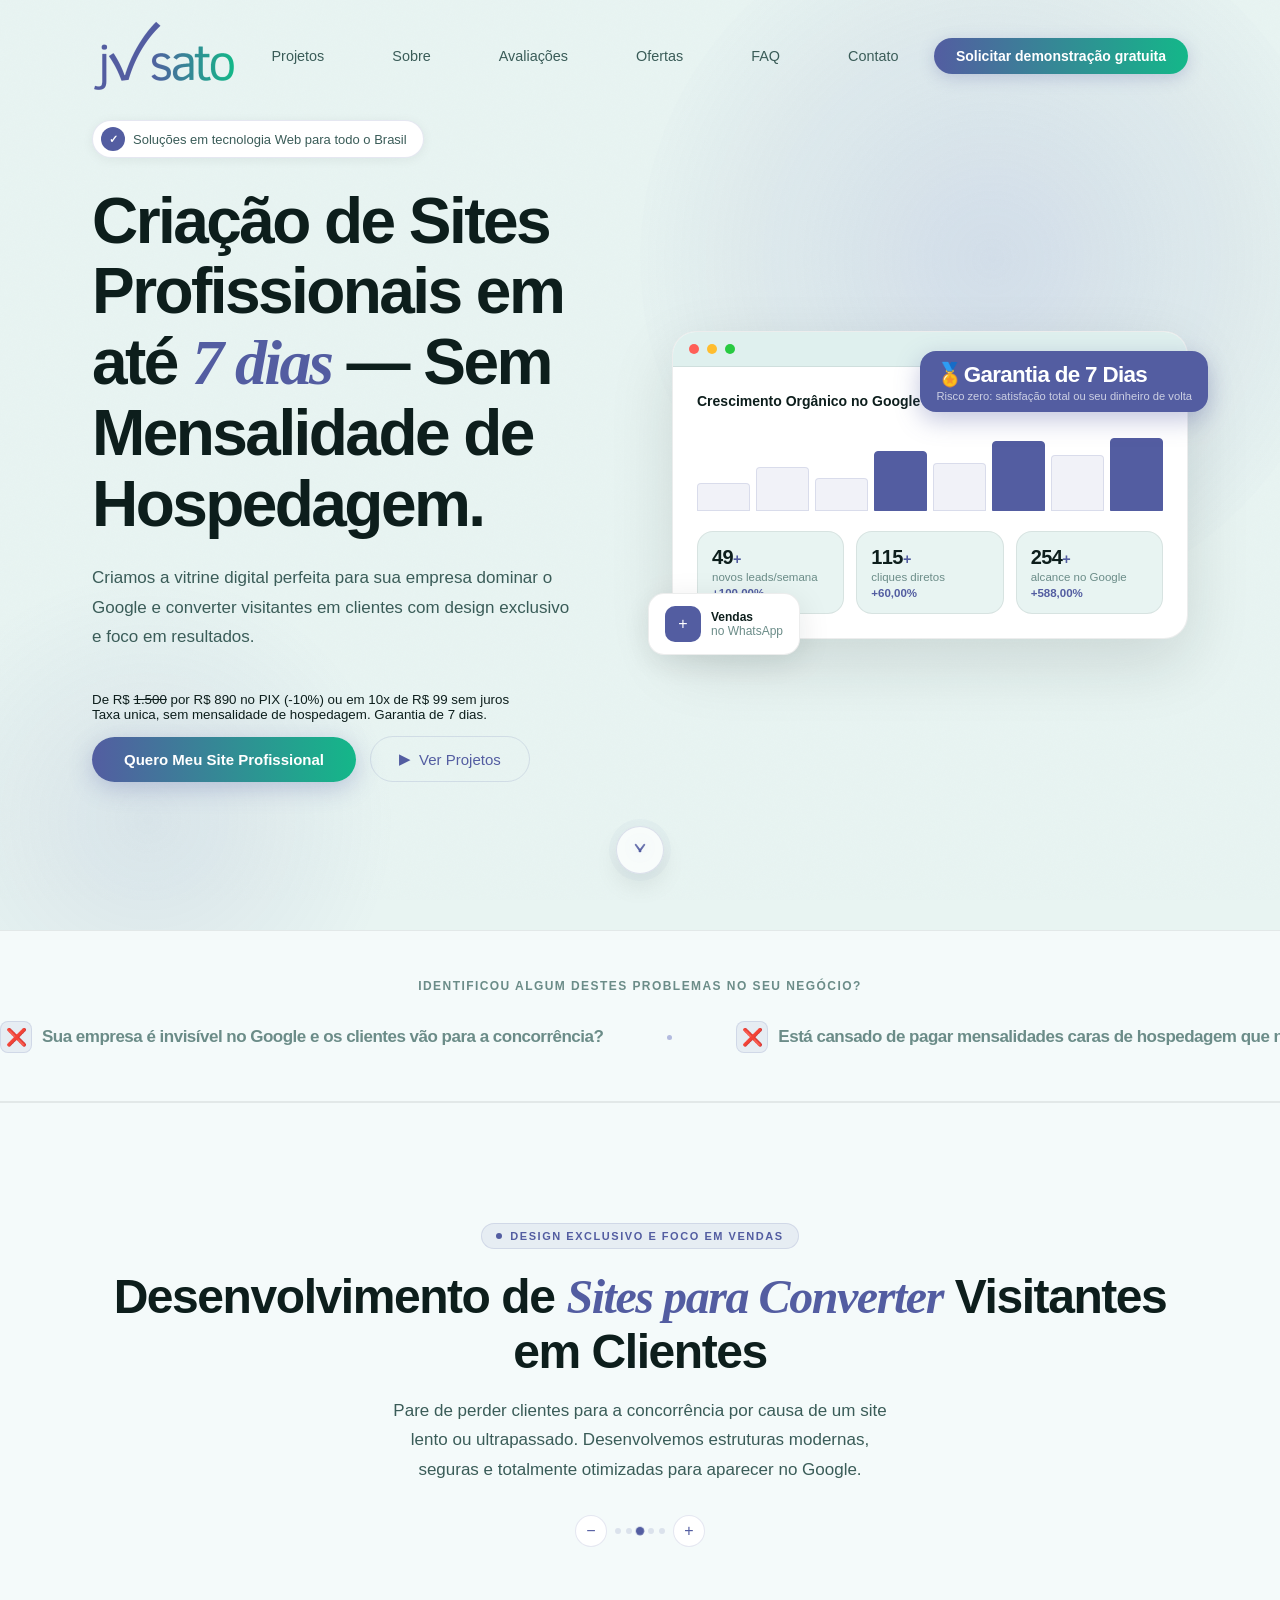
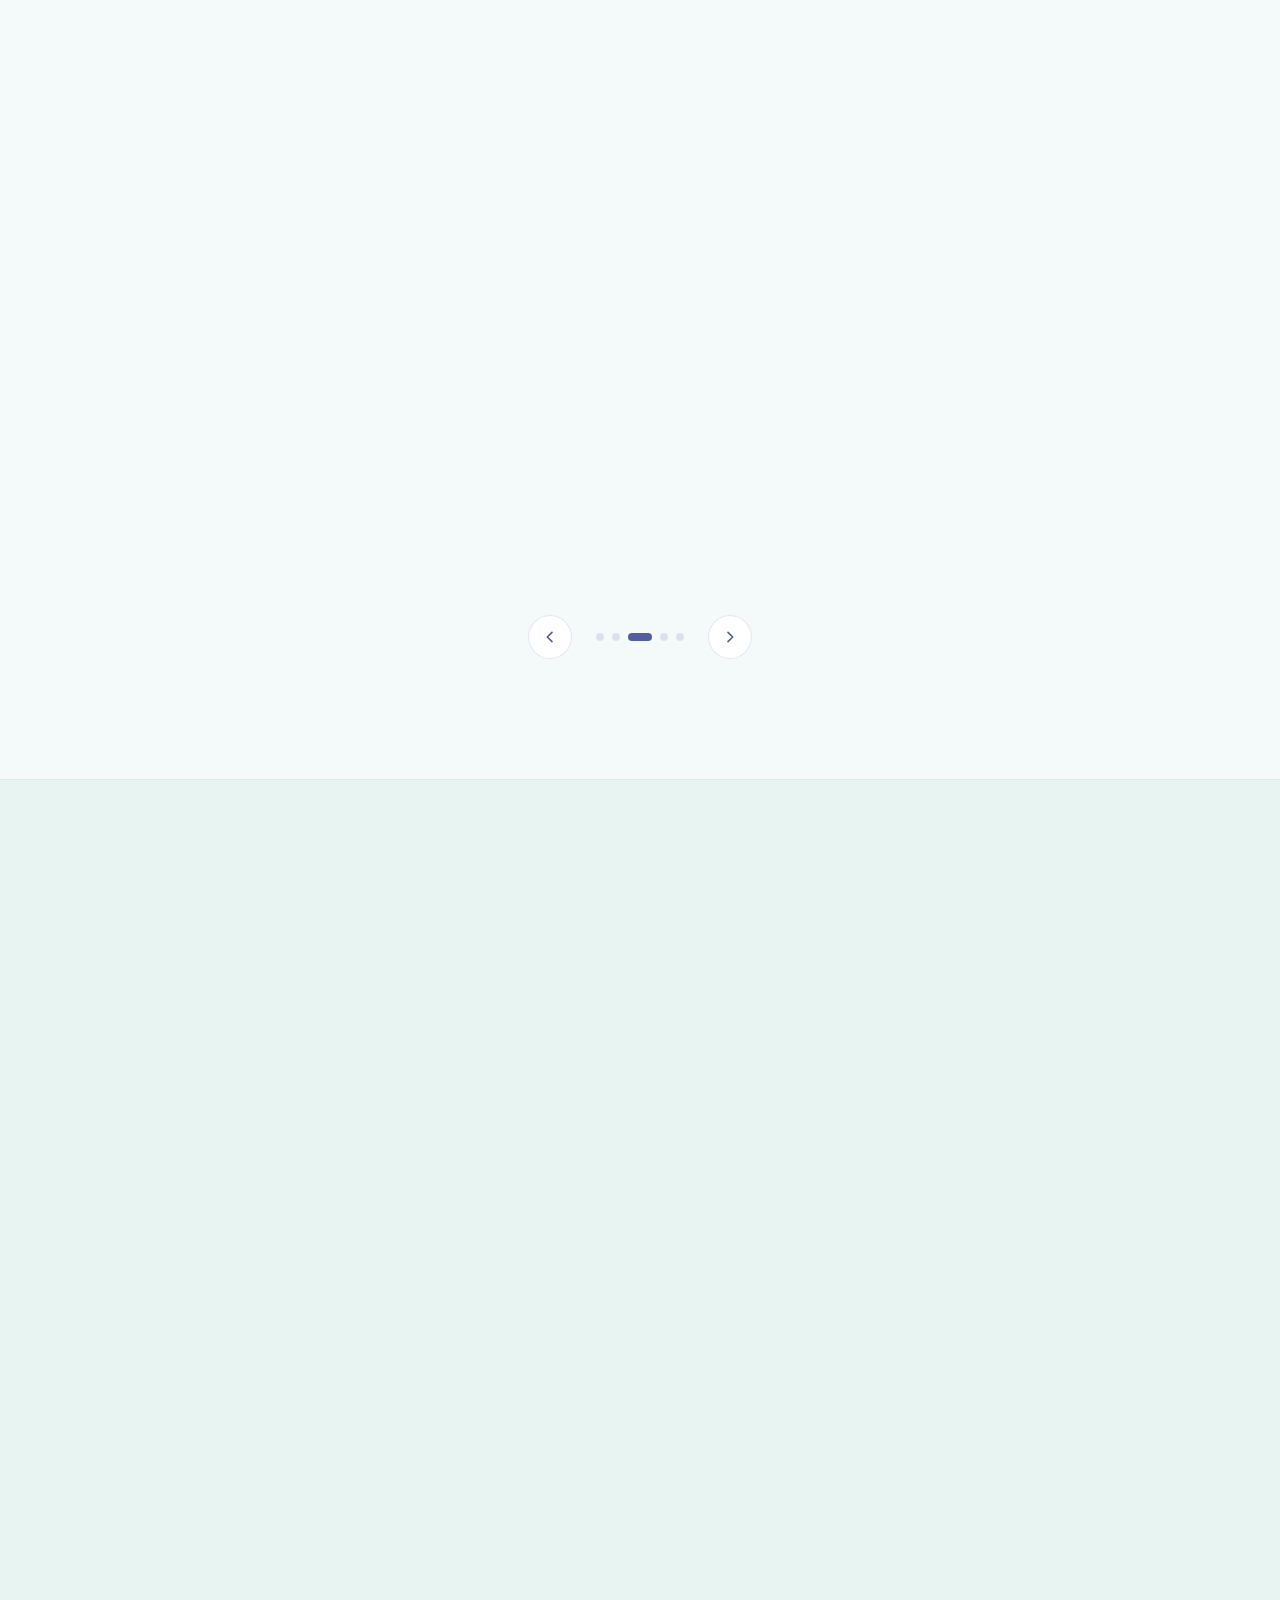
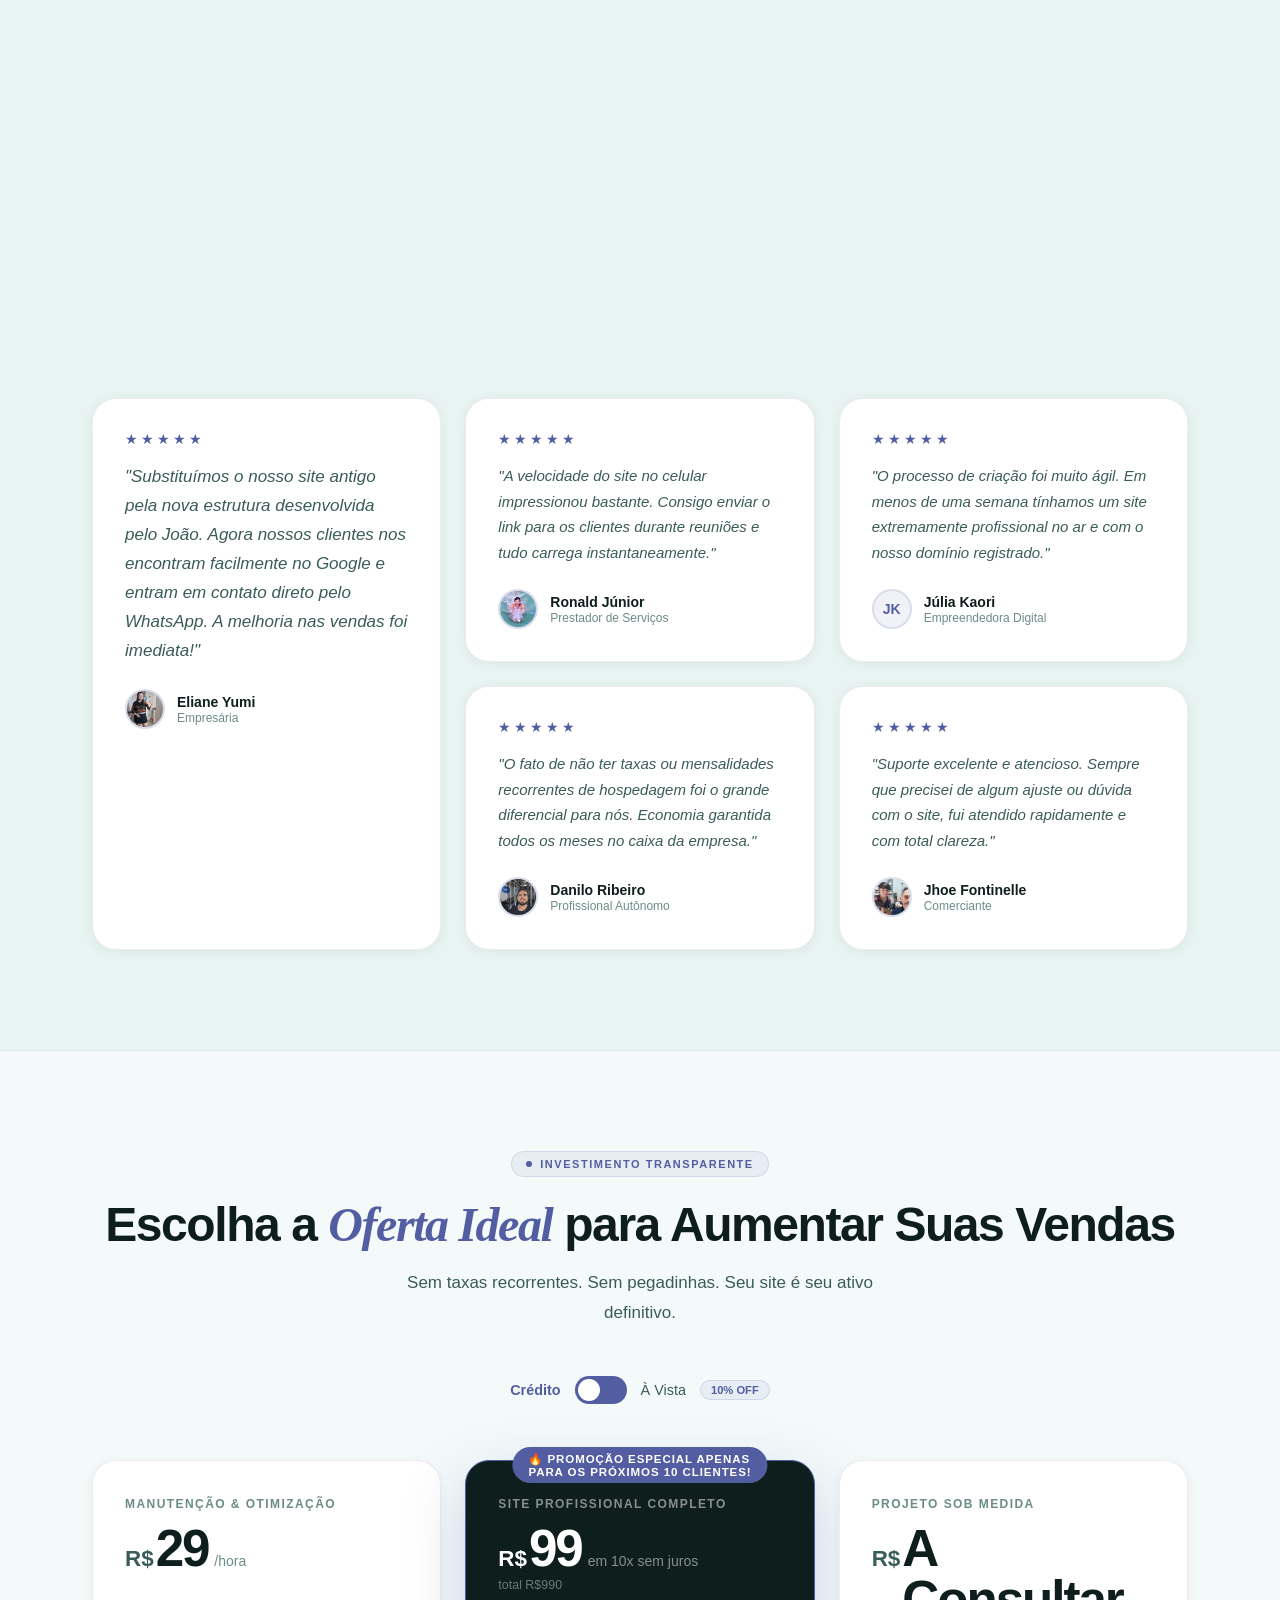
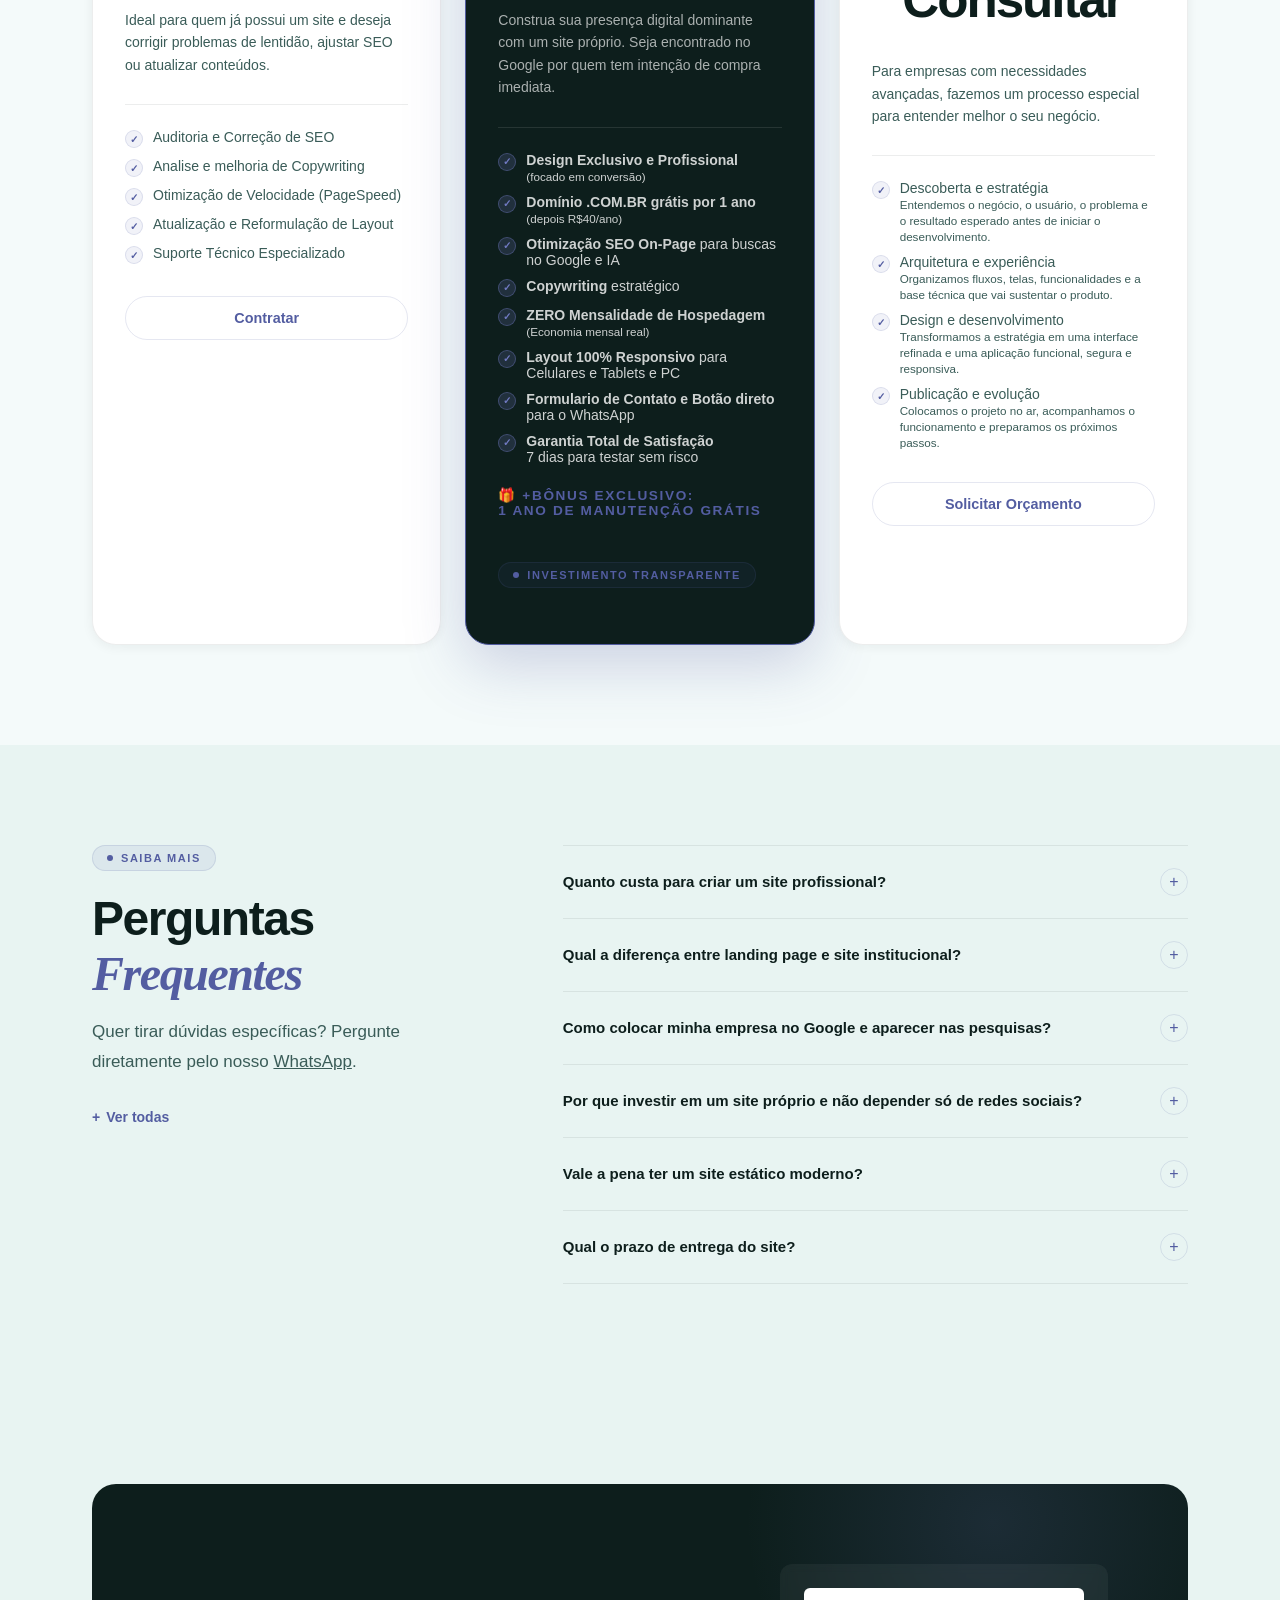
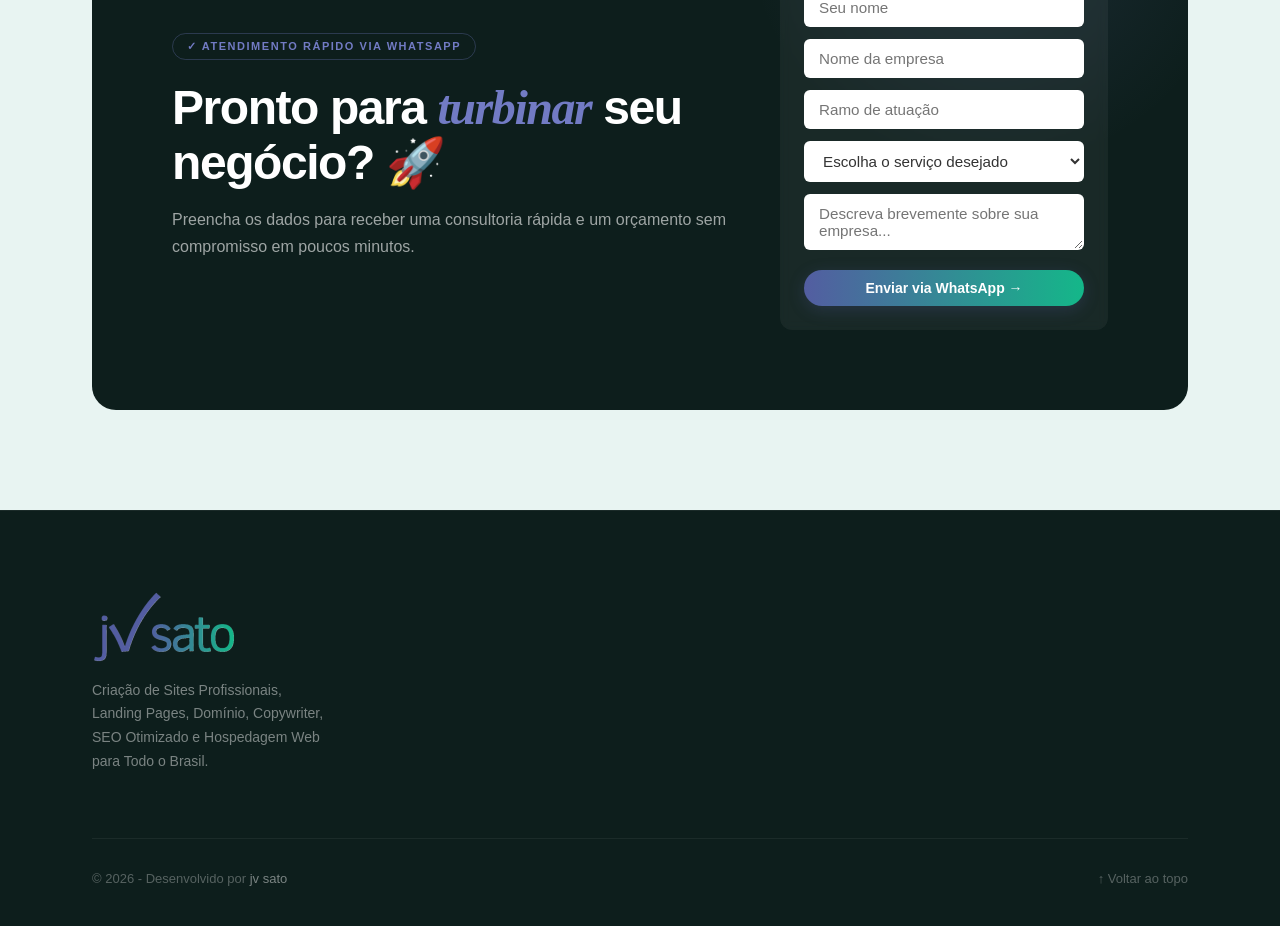
==== index.html @ 1b3543a0 "Update index.html" ====
<!DOCTYPE html>
<html lang="pt-BR">

<head>
  <meta charset="UTF-8" />
  <meta name="viewport" content="width=device-width, initial-scale=1.0" />
  <meta name="theme-color" content="#535da1" />
  <meta name="robots" content="index, follow, max-image-preview:large, max-snippet:-1, max-video-preview:-1" />
  <meta name="googlebot" content="index, follow" />
  
  <!-- SEO & Meta Tags Nacionais Otimizadas -->
  <title>Criação de Sites Profissionais para Empresas | JV Sato</title>
  <meta name="description" content="Crie um site profissional para sua empresa com design moderno, SEO, domínio .com.br e hospedagem sem mensalidade. Soluções para negócios em todo o Brasil." />
  <meta name="keywords" content="criação de sites profissionais, desenvolvimento de sites para empresas, criação de landing page de alta conversão, desenvolvedor de sites freelancer, empresa de criação de sites, site rápido otimizado para o google, criação de site com hospedagem grátis, otimização seo para sites, dominio, jv sato" />
  <meta name="author" content="João Victor Sato">
  <link rel="canonical" href="https://www.jvsato.com.br/" />
  <link rel="icon" type="image/png" href="https://www.jvsato.com.br/images/favicon.png">
  <link rel="preload" href="images/logo.png" as="image" type="image/png" />
  <link rel="dns-prefetch" href="//www.googletagmanager.com" />
  <link rel="stylesheet" href="styles.css" />

  <!-- Google Analytics (carregado de forma não bloqueante) -->
  <script>
    window.dataLayer = window.dataLayer || [];
    function gtag() { dataLayer.push(arguments); }
    gtag('js', new Date());
    gtag('config', 'G-9PX6JYS9PJ');
  </script>
  <script defer src="https://www.googletagmanager.com/gtag/js?id=G-9PX6JYS9PJ"></script>

  <!-- Schema.org ProfessionalService -->
  <script type="application/ld+json">
  {
    "@context": "https://schema.org",
    "@graph": [
      {
        "@type": "WebSite",
        "@id": "https://jvsato.com.br/#website",
        "url": "https://jvsato.com.br/",
        "name": "JV Sato | Desenvolvimento Web & SEO",
        "description": "Criação de sites profissionais, otimização de SEO e soluções web para pequenas e médias empresas.",
        "inLanguage": "pt-BR"
      },
      {
        "@type": "ProfessionalService",
        "@id": "https://jvsato.com.br/#organization",
        "name": "JV Sato - Desenvolvimento Web",
        "url": "https://jvsato.com.br/",
        "logo": "https://jvsato.com.br/assets/logo.png",
        "image": "https://jvsato.com.br/assets/og-image.png",
        "description": "Desenvolvimento de sites estáticos modernos, criação de landing pages e otimização para motores de busca (SEO).",
        "address": {
          "@type": "PostalAddress",
          "addressLocality": "Mogi das Cruzes",
          "addressRegion": "SP",
          "addressCountry": "BR"
        },
        "geo": {
          "@type": "GeoCoordinates",
          "latitude": -23.5228,
          "longitude": -46.1882
        },
        "areaServed": [
          {
            "@type": "Country",
            "name": "Brasil"
          }
        ],
        "priceRange": "$$"
      },
      {
        "@type": "Service",
        "@id": "https://jvsato.com.br/#service-webdev",
        "name": "Criação de Sites e Otimização SEO",
        "provider": {
          "@id": "https://jvsato.com.br/#organization"
        },
        "serviceType": "Web Development and SEO Services",
        "description": "Desenvolvimento de sites de alta performance, landing pages responsivas e otimização de SEO para atrair mais clientes orgânicos.",
        "areaServed": {
          "@type": "Country",
          "name": "Brasil"
        },
        "hasOfferCatalog": {
          "@type": "OfferCatalog",
          "name": "Serviços Digitais",
          "itemListElement": [
            {
              "@type": "Offer",
              "itemOffered": {
                "@type": "Service",
                "name": "Criação de Sites Estáticos e Landing Pages",
                "description": "Desenvolvimento de sites velozes, responsivos e otimizados para conversão."
              }
            },
            {
              "@type": "Offer",
              "itemOffered": {
                "@type": "Service",
                "name": "Otimização de SEO (Search Engine Optimization)",
                "description": "Otimização on-page, técnica e estruturação de dados para melhor posicionamento no Google."
              }
            }
          ]
        }
      }
    ]
  }
  </script>

  <!-- Schema.org FAQPage (Rich Snippets para o Google) -->
  <script type="application/ld+json">
    {
      "@context": "https://schema.org",
      "@type": "FAQPage",
      "mainEntity": [
        {
          "@type": "Question",
          "name": "Quanto custa para criar um site profissional?",
          "acceptedAnswer": {
            "@type": "Answer",
            "text": "Em nosso Site profissional completo, oferecemos a criação de site profissional por apenas R$ 99/mês (em 10x sem juros no cartão) ou R$ 891 à vista via PIX. Inclui design exclusivo, domínio .com.br, otimização para o Google e ZERO mensalidade de hospedagem."
          }
        },
        {
          "@type": "Question",
          "name": "Qual a diferença entre landing page e site institucional?",
          "acceptedAnswer": {
            "@type": "Answer",
            "text": "Uma landing page é uma página única focada em conversão rápida para campanhas de anúncios e captação de leads. Já o site institucional oferece uma estrutura completa de várias páginas para posicionar a empresa com autoridade total no mercado."
          }
        },
        {
          "@type": "Question",
          "name": "Como colocar minha empresa no Google e aparecer nas buscas?",
          "acceptedAnswer": {
            "@type": "Answer",
            "text": "Seu site é desenvolvido com as melhores técnicas de SEO (Search Engine Optimization) e código de alta velocidade, além do cadastro oficial no Google Search Console para garantir indexação rápida."
          }
        },
        {
          "@type": "Question",
          "name": "Por que ter um site próprio em vez de depender só do Instagram/Facebook?",
          "acceptedAnswer": {
            "@type": "Answer",
            "text": "Redes sociais são terrenos alugados sujeitos a bloqueios e mudanças de algoritmo. Ter um site próprio transmite profissionalismo, garante um canal oficial 24h e coloca sua empresa em frente a clientes no momento exato em que pesquisam no Google."
          }
        },
        {
          "@type": "Question",
          "name": "Vale a pena ter um site estático e qual a vantagem?",
          "acceptedAnswer": {
            "@type": "Answer",
            "text": "Sim! Sites estáticos entregam carregamento instantâneo, máxima segurança contra invasões e 100% de economia em taxas recorrentes de hospedagem mensal."
          }
        }
      ]
    }
  </script>

  <!-- Open Graph / Social Media -->
  <meta property="og:type" content="website">
  <meta property="og:url" content="https://www.jvsato.com.br/">
  <meta property="og:title" content="JV SATO | Criação de Sites Profissionais, Dominio, SEO e Hospedagem Web">
  <meta property="og:description" content="Transforme sua empresa em uma máquina de vendas com um site profissional de alta performance. Sem mensalidades de hospedagem e otimizado para o Google.">
  <meta property="og:image" content="https://www.jvsato.com.br/images/logo.png">
  <meta property="og:image:width" content="144">
  <meta property="og:image:height" content="72">
  <meta property="og:image:type" content="image/png">
  <meta property="og:image:alt" content="Logo JV Sato">
  <meta name="twitter:card" content="summary_large_image">
  <meta name="twitter:title" content="JV SATO | Criação de Sites Profissionais, Dominio, SEO e Hospedagem Web">
  <meta name="twitter:description" content="Transforme sua empresa em uma máquina de vendas com um site profissional de alta performance. Sem mensalidades de hospedagem e otimizado para o Google.">
  <meta name="twitter:image" content="https://www.jvsato.com.br/images/logo.png">
  <meta name="twitter:image:alt" content="Logo JV Sato">

  <!-- Meta Pixel Code -->
  <script>
  !function(f,b,e,v,n,t,s)
  {if(f.fbq)return;n=f.fbq=function(){n.callMethod?
  n.callMethod.apply(n,arguments):n.queue.push(arguments)};
  if(!f._fbq)f._fbq=n;n.push=n;n.loaded=!0;n.version='2.0';
  n.queue=[];t=b.createElement(e);t.async=!0;
  t.src=v;s=b.getElementsByTagName(e)[0];
  s.parentNode.insertBefore(t,s)}(window, document,'script',
  'https://connect.facebook.net/en_US/fbevents.js');
  fbq('init', '2129765954284496');
  fbq('track', 'PageView');
  fbq('track', 'ViewContent');  
  </script>
  <noscript><img height="1" width="1" style="display:none"
  src="https://www.facebook.com/tr?id=2129765954284496&ev=PageView&noscript=1"
  /></noscript>
  <!-- End Meta Pixel Code -->

</head>

<body>

  <!-- ── MOBILE MENU ── -->
  <div class="mobile-menu" id="mobileMenu" hidden>
    <a href="#screens">Projetos</a>
    <a href="#features">Sobre</a>
    <a href="#testimonials">Avaliações</a>
    <a href="#pricing">Ofertas</a>
    <a href="#faq">FAQ</a>
    <a href="#cta">Contato</a>
    <a href="https://wa.me/5511989580867?text=Ol%C3%A1%2C%20gostaria%20de%20solicitar%20minha%20demonstra%C3%A7%C3%A3o%20gratuita." class="mobile-cta btn-primary" data-servico="Demonstração Gratuita" target="_blank" rel="noopener noreferrer">Solicitar demonstração gratuita</a>
  </div>

  <!-- ── 1. NAV ── -->
  <nav class="nav" id="mainNav" role="navigation" aria-label="Navegação principal">
    <div class="nav-inner">
      <a href="#" class="nav-logo">
        <img src="images/logo.png" alt="Logo de jv sato" class="nav-logo-img" width="144" height="72">
      </a>
      <ul class="nav-links" role="list">
        <li><a href="#screens">Projetos</a></li>
        <li><a href="#features">Sobre</a></li>
        <li><a href="#testimonials">Avaliações</a></li>
        <li><a href="#pricing">Ofertas</a></li>
        <li><a href="#faq">FAQ</a></li>
        <li><a href="#cta">Contato</a></li>
      </ul>
      <div class="nav-cta">
        <a href="https://wa.me/5511989580867?text=Ol%C3%A1%2C%20gostaria%20de%20solicitar%20minha%20demonstra%C3%A7%C3%A3o%20gratuita." class="btn-primary" data-servico="Demonstração Gratuita" target="_blank" rel="noopener noreferrer">Solicitar demonstração gratuita</a>
      </div>
      <button class="nav-hamburger" id="hamburger" aria-label="Alternar menu" aria-expanded="false" aria-controls="mobileMenu">
        <span aria-hidden="true"></span><span aria-hidden="true"></span><span aria-hidden="true"></span>
      </button>
    </div>
  </nav>

  <main id="main-content">
    <!-- ── 2. HERO (Fórmula PAS: Problema, Agitação e Solução) ── -->
    <section class="hero">
    <button type="button" class="scroll-indicator" id="scrollIndicator" aria-label="Rolar para baixo">
      <span></span>
    </button>
    <div class="container">
      <div class="hero-inner">
        <div class="hero-content">
          <div class="hero-badge reveal">
            <div class="hero-badge-dot">✓</div>
            <span>Soluções em tecnologia Web para todo o Brasil</span>
          </div>
          <h1 class="hero-title reveal reveal-delay-1">
            Criação de Sites Profissionais em até <em>7 dias</em> — Sem Mensalidade de Hospedagem.
          </h1>
          <p class="hero-sub reveal reveal-delay-2">
            Criamos a vitrine digital perfeita para sua empresa dominar o Google e converter visitantes em clientes com design exclusivo e foco em resultados.
          </p>
          <div class="hero-actions reveal reveal-delay-3">
            <small>De R$ <s>1.500</s> por R$ 890 no PIX (-10%) ou em 10x de R$ 99 sem juros<br>
              Taxa unica, sem mensalidade de hospedagem. Garantia de 7 dias.</small>
            <a href="https://wa.me/5511989580867?text=Ol%C3%A1%2C%20quero%20meu%20site%20profissional." class="btn-primary-lg" target="_blank" rel="noopener noreferrer">
              Quero Meu Site Profissional
            </a>
            <a href="#screens" class="btn-outline-lg">
              <span>▶</span> Ver Projetos
            </a>
          </div>
          <div class="hero-trust reveal reveal-delay-4">
            <div class="trust-item">
              <svg aria-hidden="true" width="16" height="16" fill="none" viewBox="0 0 24 24" stroke="currentColor" stroke-width="2.5">
                <path stroke-linecap="round" stroke-linejoin="round"
                  d="M9 12l2 2 4-4m5.618-4.016A11.955 11.955 0 0112 2.944a11.955 11.955 0 01-8.618 3.04A12.02 12.02 0 003 9c0 5.591 3.824 10.29 9 11.622 5.176-1.332 9-6.03 9-11.622 0-1.042-.133-2.052-.382-3.016z" />
              </svg>
              Anti-Hackers
            </div>
            <div class="trust-divider"></div>
            <div class="trust-item">
              <svg aria-hidden="true" width="16" height="16" fill="none" viewBox="0 0 24 24" stroke="currentColor" stroke-width="2.5">
                <path stroke-linecap="round" stroke-linejoin="round" d="M13 10V3L4 14h7v7l9-11h-7z" />
              </svg>
              Ultravelocidade
            </div>
            <div class="trust-divider"></div>
            <div class="trust-item">
              <svg aria-hidden="true" width="16" height="16" fill="none" viewBox="0 0 24 24" stroke="currentColor" stroke-width="2.5">
                <path stroke-linecap="round" stroke-linejoin="round"
                  d="M17 20h5v-2a3 3 0 00-5.356-1.857M17 20H7m10 0v-2c0-.656-.126-1.283-.356-1.857M7 20H2v-2a3 3 0 015.356-1.857M7 20v-2c0-.656.126-1.283.356-1.857m0 0a5.002 5.002 0 019.288 0M15 7a3 3 0 11-6 0 3 3 0 016 0z" />
              </svg>
              Suporte Técnico 24/7
            </div>
          </div>
        </div>
        <div class="hero-visual reveal reveal-delay-2">
          <div class="hero-dashboard">
            <div class="dashboard-bar">
              <div class="db-dot"></div>
              <div class="db-dot"></div>
              <div class="db-dot"></div>
            </div>
            <div class="dashboard-body">
              <div class="db-header">
                <div class="db-title">Crescimento Orgânico no Google</div>
                <div class="db-tag">LIVE</div>
              </div>
              <div class="db-chart">
                <div class="db-bar" style="height:35%"></div>
                <div class="db-bar" style="height:55%"></div>
                <div class="db-bar" style="height:42%"></div>
                <div class="db-bar active" style="height:75%"></div>
                <div class="db-bar" style="height:60%"></div>
                <div class="db-bar active" style="height:88%"></div>
                <div class="db-bar" style="height:70%"></div>
                <div class="db-bar active" style="height:92%"></div>
              </div>
              <div class="db-stats">
                <div class="db-stat">
                  <div class="db-stat-val">49<span style="font-size:.9rem;color:var(--accent)">+</span></div>
                  <div class="db-stat-label">novos leads/semana</div>
                  <div class="db-stat-change">+100,00%</div>
                </div>
                <div class="db-stat">
                  <div class="db-stat-val">115<span style="font-size:.9rem;color:var(--accent)">+</span></div>
                  <div class="db-stat-label">cliques diretos</div>
                  <div class="db-stat-change">+60,00%</div>
                </div>
                <div class="db-stat">
                  <div class="db-stat-val">254<span style="font-size:.9rem;color:var(--accent)">+</span></div>
                  <div class="db-stat-label">alcance no Google</div>
                  <div class="db-stat-change">+588,00%</div>
                </div>
              </div>
            </div>
          </div>
          <div class="hero-float-badge">
            <div class="float-badge-icon">+</div>
            <div class="float-badge-text">
              <strong>Vendas </strong>
              <span>no WhatsApp</span>
            </div>
          </div>
          <div class="hero-float-badge-2">
            <div class="float-badge-2-val">🏅Garantia de 7 Dias</div>
            <div class="float-badge-2-label">Risco zero: satisfação total ou seu dinheiro de volta</div>
          </div>
        </div>
      </div>
    </div>
  </section>

  <!-- ── 3. TICKER DE DORES (Identificação Rápida) ── -->
  <div class="ticker-section">
    <div class="ticker-label">Identificou algum destes problemas no seu negócio?</div>
    <div class="ticker-track-wrap">
      <div class="ticker-track">
        <!-- Set 1 -->
        <div class="ticker-item">
          <div class="ticker-item-icon">❌</div>Sua empresa é invisível no Google e os clientes vão para a concorrência?
        </div>
        <div class="ticker-dot"></div>
        <div class="ticker-item">
          <div class="ticker-item-icon">❌</div>Está cansado de pagar mensalidades caras de hospedagem que nunca acabam?
        </div>
        <div class="ticker-dot"></div>
        <div class="ticker-item">
          <div class="ticker-item-icon">❌</div>Perde vendas diariamente porque seu site demorar para carregar no celular?
        </div>
        <div class="ticker-dot"></div>
        <div class="ticker-item">
          <div class="ticker-item-icon">❌</div>Insegurança comercial por não ter um domínio oficial .com.br do seu negócio?
        </div>
        <div class="ticker-dot"></div>
        <div class="ticker-item">
          <div class="ticker-item-icon">❌</div>Frustração por tentar criar um site sozinho em criadores lentos e complicados?
        </div>
        <div class="ticker-dot"></div>
        <!-- Set 2 for looping -->
        <div class="ticker-item">
          <div class="ticker-item-icon">❌</div>Sua empresa é invisível no Google e os clientes vão para a concorrência?
        </div>
        <div class="ticker-dot"></div>
        <div class="ticker-item">
          <div class="ticker-item-icon">❌</div>Está cansado de pagar mensalidades caras de hospedagem que nunca acabam?
        </div>
        <div class="ticker-dot"></div>
        <div class="ticker-item">
          <div class="ticker-item-icon">❌</div>Perde vendas diariamente porque seu site demorar para carregar no celular?
        </div>
        <div class="ticker-dot"></div>
        <div class="ticker-item">
          <div class="ticker-item-icon">❌</div>Insegurança comercial por não ter um domínio oficial .com.br do seu negócio?
        </div>
        <div class="ticker-dot"></div>
        <div class="ticker-item">
          <div class="ticker-item-icon">❌</div>Frustração por tentar criar um site sozinho em criadores lentos e complicados?
        </div>
        <div class="ticker-dot"></div>
      </div>
    </div>
  </div>

  <!-- ── 5. CAROUSEL PORTFÓLIO ── -->
  <section class="carousel-section" id="screens">
    <div class="container">
      <div class="carousel-header">
        <div class="section-label reveal">Design Exclusivo e Foco em Vendas</div>
        <h2 class="section-title reveal reveal-delay-1">Desenvolvimento de <em>Sites para Converter</em> Visitantes em Clientes</h2>
        <p class="section-sub reveal reveal-delay-2">Pare de perder clientes para a concorrência por causa de um site lento ou ultrapassado. Desenvolvemos estruturas modernas, seguras e totalmente otimizadas para aparecer no Google.</p>
      </div>
    </div>
    <div class="carousel-zoom">
      <button class="zoom-btn" id="zoomOut" aria-label="Diminuir zoom">−</button>
      <div class="zoom-pips" id="zoomPips"></div>
      <button class="zoom-btn" id="zoomIn" aria-label="Aumentar zoom">+</button>
    </div>

    <div class="carousel-stage" id="carouselStage">
      <div class="carousel-track" id="carouselTrack">

        <div class="phone-card" data-pos="left2" data-index="0">
          <div class="phone-shell">
            <div class="phone-screen">
              <img src="images/projeto_1.webp" alt="Exemplo de site profissional responsivo 1" style="width:100%;height:100%;object-fit:cover;display:block;" loading="lazy" />
            </div>
          </div>
        </div>

        <div class="phone-card" data-pos="left1" data-index="1">
          <div class="phone-shell">
            <div class="phone-screen">
              <img src="images/projeto_2.webp" alt="Exemplo de landing page de alta conversão 2" style="width:100%;height:100%;object-fit:cover;display:block;" loading="lazy" />
            </div>
          </div>
        </div>

        <div class="phone-card" data-pos="center" data-index="2">
          <div class="phone-shell">
            <div class="phone-screen">
              <img src="images/projeto_3.webp" alt="Exemplo de site otimizado para SEO 3" style="width:100%;height:100%;object-fit:cover;display:block;" loading="eager" fetchpriority="high" />
            </div>
          </div>
        </div>

        <div class="phone-card" data-pos="right1" data-index="3">
          <div class="phone-shell">
            <div class="phone-screen">
              <img src="images/projeto_4.webp" alt="Exemplo de site rápido para empresas 4" style="width:100%;height:100%;object-fit:cover;display:block;" loading="lazy" />
            </div>
          </div>
        </div>

        <div class="phone-card" data-pos="right2" data-index="4">
          <div class="phone-shell">
            <div class="phone-screen">
              <img src="images/projeto_5.webp" alt="Exemplo de desenvolvimento web sob medida 5" style="width:100%;height:100%;object-fit:cover;display:block;" loading="lazy" />
            </div>
          </div>
        </div>

      </div>
    </div>

    <div style="display:flex;align-items:center;justify-content:center;gap:24px;width:100%;margin-top:48px;">
      <button class="carousel-btn" id="carouselPrev" aria-label="Tela anterior">
        <svg width="16" height="16" fill="none" viewBox="0 0 24 24" stroke="currentColor" stroke-width="2.5">
          <path stroke-linecap="round" stroke-linejoin="round" d="M15 19l-7-7 7-7" />
        </svg>
      </button>
      <div class="carousel-dots" id="carouselDots"></div>
      <button class="carousel-btn" id="carouselNext" aria-label="Próxima tela">
        <svg width="16" height="16" fill="none" viewBox="0 0 24 24" stroke="currentColor" stroke-width="2.5">
          <path stroke-linecap="round" stroke-linejoin="round" d="M9 5l7 7-7 7" />
        </svg>
      </button>
    </div>
  </section>

  <!-- ── 4. ESPECIALISTA / AUTORIDADE ── -->
  <section class="features-section" id="features">
    <div class="container">
      <div class="features-header">
        <div class="section-label reveal">Parceiro Estratégico de Negócios</div>
        <h2 class="section-title reveal reveal-delay-1">Especialista em <em>Desenvolvimento Web</em> e SEO</h2>
        <p class="section-sub reveal reveal-delay-2">"Um site bonito que não gera leads é apenas um cartão de visitas caro. Eu desenvolvo ferramentas de vendas para a sua empresa."</p>
      </div>

      <div class="feature-row">
        <div class="feature-content reveal">
          <div class="user-profile">
            <img src="images/joao.jpg" alt="João Victor Sato - Especialista em Desenvolvimento Web e SEO" class="user-photo" width="192" height="192">
            <h3 class="feature-title">João Victor Sato</h3>
          </div>
          <p class="feature-desc">Especialista em tecnologia web focado em transformar presenca digital em maquinas de vendas. Desenvolvo estruturas de alta performance que eliminam custos recorrentes e colocam pequenas e médias empresas no Google.</p>
          <div class="feature-number">Ao investir em um site profissional desenvolvido por mim, você garante:</div>
          <div class="feature-checklist">
            <div class="feature-check">
              <div class="check-icon">✓</div><span><strong>Posicionamento de Autoridade:</strong> Sua marca com domínio oficial .COM.BR</span>
            </div>
            <div class="feature-check">
              <div class="check-icon">✓</div><span><strong>Custo Zero Recorrente:</strong> Elimine para sempre as faturas mensais de hospedagem</span>
            </div>
            <div class="feature-check">
              <div class="check-icon">✓</div><span><strong>Atendimento 24/7:</strong> Captação automática de clientes mesmo fora do horário comercial</span>
            </div>
          </div>
        </div>
        <div class="feature-visual reveal reveal-delay-1">
          <div class="feature-visual-inner">
            <div class="fv-card">
              <div class="fv-card-label">Certificações Tecnológicas</div>
              <div class="fv-list" style="margin-top:8px">
                <div class="fv-list-item"><span class="fv-list-name">SEO e Marketing de Conteúdo</span><span class="fv-pill green">Santander Open Academy</span></div>
                <div class="fv-list-item"><span class="fv-list-name">JavaScript Avançado</span><span class="fv-pill blue">IFMG</span></div>
                <div class="fv-list-item"><span class="fv-list-name">Programação Web Avançada</span><span class="fv-pill blue">IFMG</span></div>
                <div class="fv-list-item"><span class="fv-list-name">Web Designer Profissional</span><span class="fv-pill blue">IFMG</span></div>
              </div>
            </div>
          </div>
        </div>
      </div>
    </div>
  </section>

  <!-- ── 8. DEPOIMENTOS (Prova Social Fortalecida) ── -->
  <section class="testimonials-section" id="testimonials">
    <div class="container">
      <div class="testimonials-header">
        <div class="section-label reveal">Casos de Sucesso</div>
        <h2 class="section-title reveal reveal-delay-1">Clientes que <em>Multiplicaram Resultados</em> Conosco</h2>
        <p class="section-sub reveal reveal-delay-2">Veja como ajudamos nossos clientes a construírem autoridade e gerarem mais vendas pela internet.</p>
      </div>
      <div class="testimonials-grid">
        <div class="testimonial-card tall reveal">
          <div class="testimonial-stars"><span>★</span><span>★</span><span>★</span><span>★</span><span>★</span></div>
          <p class="testimonial-quote">"Substituímos o nosso site antigo pela nova estrutura desenvolvida pelo João. Agora nossos clientes nos encontram facilmente no Google e entram em contato direto pelo WhatsApp. A melhoria nas vendas foi imediata!"</p>
          <div class="testimonial-author">
            <div class="author-avatar">
              <img src="images/elianeyumi.png" style="border-radius: 50%;" alt="foto de Eliane Yumi, cliente jv sato" width="64" height="64">
            </div>
            <div>
              <div class="author-name">Eliane Yumi</div>
              <div class="author-role">Empresária</div>
            </div>
          </div>
        </div>
        <div class="testimonial-card reveal reveal-delay-1">
          <div class="testimonial-stars"><span>★</span><span>★</span><span>★</span><span>★</span><span>★</span></div>
          <p class="testimonial-quote">"A velocidade do site no celular impressionou bastante. Consigo enviar o link para os clientes durante reuniões e tudo carrega instantaneamente."</p>
          <div class="testimonial-author">
            <div class="author-avatar">
              <img src="images/ronaldjunior.png" style="border-radius: 50%;" alt="foto de Ronald Júnior, cliente jv sato" width="64" height="64">
            </div>
            <div>
              <div class="author-name">Ronald Júnior</div>
              <div class="author-role">Prestador de Serviços</div>
            </div>
          </div>
        </div>
        <div class="testimonial-card reveal reveal-delay-2">
          <div class="testimonial-stars"><span>★</span><span>★</span><span>★</span><span>★</span><span>★</span></div>
          <p class="testimonial-quote">"O processo de criação foi muito ágil. Em menos de uma semana tínhamos um site extremamente profissional no ar e com o nosso domínio registrado."</p>
          <div class="testimonial-author">
            <div class="author-avatar">JK</div>
            <div>
              <div class="author-name">Júlia Kaori</div>
              <div class="author-role">Empreendedora Digital</div>
            </div>
          </div>
        </div>
        <div class="testimonial-card reveal reveal-delay-1">
          <div class="testimonial-stars"><span>★</span><span>★</span><span>★</span><span>★</span><span>★</span></div>
          <p class="testimonial-quote">"O fato de não ter taxas ou mensalidades recorrentes de hospedagem foi o grande diferencial para nós. Economia garantida todos os meses no caixa da empresa."</p>
          <div class="testimonial-author">
            <div class="author-avatar">
              <img src="images/daniloribeiro.png" style="border-radius: 50%;" alt="foto de Danilo Ribeiro, cliente jv sato" width="64" height="64">
            </div>
            <div>
              <div class="author-name">Danilo Ribeiro</div>
              <div class="author-role">Profissional Autônomo</div>
            </div>
          </div>
        </div>
        <div class="testimonial-card reveal reveal-delay-2">
          <div class="testimonial-stars"><span>★</span><span>★</span><span>★</span><span>★</span><span>★</span></div>
          <p class="testimonial-quote">"Suporte excelente e atencioso. Sempre que precisei de algum ajuste ou dúvida com o site, fui atendido rapidamente e com total clareza."</p>
          <div class="testimonial-author">
            <div class="author-avatar">
              <img src="images/jhoefontinelle.png" style="border-radius: 50%;" alt="foto de Jhoe Fontinelle, cliente jv sato" width="64" height="64">
            </div>
            <div>
              <div class="author-name">Jhoe Fontinelle</div>
              <div class="author-role">Comerciante</div>
            </div>
          </div>
        </div>
      </div>
    </div>
  </section>

  <!-- ── 7. OFERTA / PREÇO (Ancoragem de Valor & Escassez) ── -->
  <section class="pricing-section" id="pricing">
    <div class="container">
      <div class="pricing-header">
        <div class="section-label reveal">Investimento Transparente</div>
        <h2 class="section-title reveal reveal-delay-1">Escolha a <em>Oferta Ideal</em> para Aumentar Suas Vendas</h2>
        <p class="section-sub reveal reveal-delay-2">Sem taxas recorrentes. Sem pegadinhas. Seu site é seu ativo definitivo.</p>
      </div>
      <div class="pricing-toggle reveal">
        <span class="toggle-label active" id="monthlyLabel">Crédito</span>
        <div class="toggle-switch" id="pricingToggle" role="switch" aria-checked="false" tabindex="0" aria-label="Alternar pagamento à vista"></div>
        <span class="toggle-label" id="annualLabel">À Vista</span>
        <div class="toggle-badge">10% OFF</div>
      </div>
      <div class="pricing-grid">
        <!-- Card 1: Manutenção -->
        <div class="pricing-card reveal">
          <div class="pricing-tier">Manutenção & Otimização</div>
          <div class="pricing-price">
            <span class="price-currency">R$</span>
            <span class="price-amount" id="price-starter">29</span>
            <span class="price-period">&nbsp;/hora</span>
          </div>
          <div class="price-annual-note" id="annual-note-starter">&nbsp;</div>
          <p class="pricing-desc">Ideal para quem já possui um site e deseja corrigir problemas de lentidão, ajustar SEO ou atualizar conteúdos.</p>
          <div class="pricing-divider"></div>
          <div class="pricing-features">
            <div class="pricing-feature">
              <div class="pricing-check">✓</div><span>Auditoria e Correção de SEO</span>
            </div>
            <div class="pricing-feature">
              <div class="pricing-check">✓</div><span>Analise e melhoria de Copywriting</span>
            </div>
            <div class="pricing-feature">
              <div class="pricing-check">✓</div><span>Otimização de Velocidade (PageSpeed)</span>
            </div>
            <div class="pricing-feature">
              <div class="pricing-check">✓</div><span>Atualização e Reformulação de Layout</span>
            </div>
            <div class="pricing-feature">
              <div class="pricing-check">✓</div><span>Suporte Técnico Especializado</span>
            </div>
          </div>
          <a href="https://wa.me/5511989580867?text=Ol%C3%A1%2C%20quero%20contratar%20manuten%C3%A7%C3%A3o%20e%20otimiza%C3%A7%C3%A3o." class="pricing-cta btn-price" data-servico="Manutenção" target="_blank" rel="noopener noreferrer">Contratar</a>
        </div>

        <!-- Card 2: Pacote Completo (OFERTA IRRESISTÍVEL) -->
        <div class="pricing-card featured reveal reveal-delay-1">
          <div class="pricing-badge">🔥 Promoção Especial apenas<br>para os próximos 10 clientes!</div>
          <div class="pricing-tier">Site profissional completo</div>

          <div class="pricing-price">
            <span class="price-currency">R$</span>
            <span class="price-amount" id="price-pro">99</span>
            <span class="price-period" id="period-pro">&nbsp;em 10x sem juros</span>
          </div>
          <div class="price-annual-note" id="annual-note-pro">total R$990</div>
          <p class="pricing-desc">Construa sua presença digital dominante com um site próprio. Seja encontrado no Google por quem tem intenção de compra imediata.</p>
          <div class="pricing-divider"></div>
          <div class="pricing-features">
            <div class="pricing-feature">
              <div class="pricing-check">✓</div><span><strong>Design Exclusivo e Profissional</strong><br><small>(focado em conversão)</small></span>
            </div>
            <div class="pricing-feature">
              <div class="pricing-check">✓</div><span><strong>Domínio .COM.BR grátis por 1 ano </strong><br><small>(depois R$40/ano)</small> </span>
            </div>
            <div class="pricing-feature">
              <div class="pricing-check">✓</div><span><strong>Otimização SEO On-Page</strong> para buscas no Google e IA</span>
            </div>
            <div class="pricing-feature">
              <div class="pricing-check">✓</div><span><strong>Copywriting</strong> estratégico</span>
            </div>
            <div class="pricing-feature">
              <div class="pricing-check">✓</div><span><strong>ZERO Mensalidade de Hospedagem</strong><br><small>(Economia mensal real)</small></span>
            </div>
            <div class="pricing-feature">
              <div class="pricing-check">✓</div><span><strong>Layout 100% Responsivo</strong> para Celulares e Tablets e PC</span>
            </div>
            <div class="pricing-feature">
              <div class="pricing-check">✓</div><span><strong>Formulario de Contato e Botão direto</strong> para o WhatsApp</span>
            </div>
            <div class="pricing-feature">
              <div class="pricing-check">✓</div><span><strong>Garantia Total de Satisfação</strong><br>7 dias para testar sem risco</span>
            </div>
            <div class="pricing-tier" style="margin-top:12px; font-size: 0.85rem; color: var(--accent);">🎁 +BÔNUS EXCLUSIVO:<br>1 ANO DE MANUTENÇÃO GRÁTIS</div>
          </div>
          <div class="section-label reveal">Investimento Transparente</div>
        </div>

        <!-- Card 3: Personalizado -->
        <div class="pricing-card reveal reveal-delay-2">
          <div class="pricing-tier">Projeto Sob Medida</div>
          <div class="pricing-price">
            <span class="price-currency">R$</span>
            <span class="price-amount">A Consultar</span>
          </div>
          <div class="price-annual-note" id="annual-note-ent">&nbsp;</div>
          <p class="pricing-desc">Para empresas com necessidades avançadas, fazemos um processo especial para entender melhor o seu negócio.</p>
          <div class="pricing-divider"></div>
          <div class="pricing-features">
            <div class="pricing-feature">
              <div class="pricing-check">✓</div><span>Descoberta e estratégia<br>
                <small>Entendemos o negócio, o usuário, o problema e o resultado esperado antes de iniciar o desenvolvimento.</small>
              </span>
            </div>
            <div class="pricing-feature">
              <div class="pricing-check">✓</div><span>Arquitetura e experiência<br>
              <small>Organizamos fluxos, telas, funcionalidades e a base técnica que vai sustentar o produto.</small>
              </span>
            </div>
            <div class="pricing-feature">
              <div class="pricing-check">✓</div><span>Design e desenvolvimento<br>
              <small>Transformamos a estratégia em uma interface refinada e uma aplicação funcional, segura e responsiva.</small>
              </span>
            </div>
            <div class="pricing-feature">
              <div class="pricing-check">✓</div><span>Publicação e evolução<br>
              <small>Colocamos o projeto no ar, acompanhamos o funcionamento e preparamos os próximos passos.</small>
              </span>
            </div>
          </div>
          <a href="https://wa.me/5511989580867?text=Ol%C3%A1%2C%20quero%20solicitar%20or%C3%A7amento%20para%20projeto%20sob%20medida." class="pricing-cta btn-price" data-servico="Projeto Sob Medida" target="_blank" rel="noopener noreferrer">Solicitar Orçamento</a>
        </div>
      </div>
    </div>
  </section>

  <!-- ── 10. FAQ ── -->
  <section class="faq-section" id="faq">
    <div class="container">
      <div class="faq-inner">
        <div class="faq-sidebar reveal">
          <div class="section-label">Saiba mais</div>
          <h2 class="section-title">Perguntas<br><em>Frequentes</em></h2>
          <p class="section-sub">Quer tirar dúvidas específicas? Pergunte diretamente pelo nosso <a href="https://wa.me/5511989580867?text=Ol%C3%A1%2C%20gostaria%20de%20tirar%20uma%20d%C3%BAvida." target="_blank" rel="noopener noreferrer"><u>WhatsApp</u></a>.</p>
          <button class="faq-toggle-all" id="faqToggleAll">
            <span id="faqToggleIcon">+</span> Ver todas</button>
        </div>
        <div class="faq-list reveal reveal-delay-1" id="faqList">
          
          <div class="faq-item">
            <div class="faq-question" tabindex="0" role="button" aria-expanded="false">
              Quanto custa para criar um site profissional?
              <div class="faq-icon">+</div>
            </div>
            <div class="faq-answer">
              <div class="faq-answer-inner">
                No nosso <strong>Site profissional completo</strong>, você garante um site profissional de alta conversão por 10x de R$ 99 sem juros ou R$ 891 à vista via PIX. Isso inclui design exclusivo, domínio .COM.BR grátis por 1 ano e suporte técnico. O maior benefício é que você <strong>não paga taxas mensais recorrentes de hospedagem</strong>.
              </div>
            </div>
          </div>

          <div class="faq-item">
            <div class="faq-question" tabindex="0" role="button" aria-expanded="false">
              Qual a diferença entre landing page e site institucional?
              <div class="faq-icon">+</div>
            </div>
            <div class="faq-answer">
              <div class="faq-answer-inner">
                A <strong>Landing Page</strong> é projetada com um foco único: converter tráfego de anúncios (Google/Instagram) em vendas e mensagens no WhatsApp. O <strong>Site Institucional</strong> abrange várias seções e páginas para expor toda a estrutura, história e gama de produtos da sua empresa, ideal para SEO orgânico de longo prazo.
              </div>
            </div>
          </div>

          <div class="faq-item">
            <div class="faq-question" tabindex="0" role="button" aria-expanded="false">
              Como colocar minha empresa no Google e aparecer nas pesquisas?
              <div class="faq-icon">+</div>
            </div>
            <div class="faq-answer">
              <div class="faq-answer-inner">
                Desenvolvemos seu site seguindo rigorosamente as diretrizes de <strong>SEO On-Page (Search Engine Optimization)</strong> do Google, garantindo carregamento rápido em celulares, estrutura de dados Schema.org e submissão ao Google Search Console para indexação acelerada.
              </div>
            </div>
          </div>

          <div class="faq-item">
            <div class="faq-question" tabindex="0" role="button" aria-expanded="false">
              Por que investir em um site próprio e não depender só de redes sociais?
              <div class="faq-icon">+</div>
            </div>
            <div class="faq-answer">
              <div class="faq-answer-inner">
                As redes sociais são terrenos alugados: algoritmos mudam e contas podem ser bloqueadas. O site próprio é seu ativo definitivo 24/7, gerando credibilidade comercial imediata e captando pessoas que estão pesquisando ativamente pelo seu serviço no Google.
              </div>
            </div>
          </div>

          <div class="faq-item">
            <div class="faq-question" tabindex="0" role="button" aria-expanded="false">
              Vale a pena ter um site estático moderno?
              <div class="faq-icon">+</div>
            </div>
            <div class="faq-answer">
              <div class="faq-answer-inner">
                Sim! Sites estáticos são a tecnologia moderna para empresas que buscam <strong>ultravelocidade</strong>, nota alta no Google PageSpeed Insights e imunidade total contra invasões hacker, sem precisar de servidores e bancos de dados caros.
              </div>
            </div>
          </div>

          <div class="faq-item">
            <div class="faq-question" tabindex="0" role="button" aria-expanded="false">
              Qual o prazo de entrega do site?
              <div class="faq-icon">+</div>
            </div>
            <div class="faq-answer">
              <div class="faq-answer-inner">
                O prazo médio de entrega é de <strong>até 7 dias úteis</strong> a contar do envio dos materiais básicos (logotipo, fotos e informações da empresa).
              </div>
            </div>
          </div>

        </div>
      </div>
    </div>
    </section>

  <!-- ── 11. CTA BANNER (Formulário Otimizado) ── -->
  <section class="cta-section" id="cta">
    <div class="container">
      <div class="cta-inner reveal">
        <div class="cta-content">
          <div class="cta-label">✓ Atendimento Rápido via WhatsApp</div>
          <h2 class="cta-title">Pronto para <em>turbinar</em> seu negócio? 🚀</h2>
          <p class="cta-sub">Preencha os dados para receber uma consultoria rápida e um orçamento sem compromisso em poucos minutos.</p>
        </div>
        <form id="ctaWhatsappForm" class="cta-form">
          <div class="cta-form-group">
            <label for="cta-name" class="sr-only">Nome</label>
            <input type="text" id="cta-name" placeholder="Seu nome" required />
          </div>

          <div class="cta-form-group">
            <label for="cta-company" class="sr-only">Nome da Empresa</label>
            <input type="text" id="cta-company" placeholder="Nome da empresa" />
          </div>

          <div class="cta-form-group">
            <label for="cta-segment" class="sr-only">Ramo de Atuação</label>
            <input type="text" id="cta-segment" placeholder="Ramo de atuação" />
          </div>

          <div class="cta-form-group">
            <label for="cta-service" class="sr-only">Serviço de Interesse</label>
            <select id="cta-service" required>
              <option value="" disabled selected>Escolha o serviço desejado</option>
              <option value="Demonstração Gratuita">Demonstração Gratuita</option>
              <option value="Site profissional completo">Site profissional completo</option>
              <option value="Manutenção">Manutenção</option>
              <option value="Projeto Sob Medida">Projeto Sob Medida</option>
              <option value="Outro">Outro</option>
            </select>
          </div>

          <div class="cta-form-group">
            <label for="cta-message" class="sr-only">Mensagem</label>
            <textarea id="cta-message" rows="2" placeholder="Descreva brevemente sobre sua empresa..."></textarea>
          </div>

          <button type="submit" class="btn btn-primary cta-btn">
            Enviar via WhatsApp →
          </button>
        </form>
      </div>
    </div>
  </section>

    <!-- ── 12. FOOTER ── -->
  </main>
  <footer class="footer">
    <div class="container">
      <div class="footer-grid">
        <div class="footer-brand">
          <a href="#" class="nav-logo">
            <img src="images/logo.png" alt="Logo de jv sato" class="nav-logo-img" width="144" height="72">
          </a>
          <p class="footer-brand-desc">Criação de Sites Profissionais, Landing Pages, Domínio, Copywriter, SEO Otimizado e Hospedagem Web para Todo o Brasil.</p>
        </div>
      </div>
      <div class="footer-bottom">
        <div class="footer-copy">
          © 2026 - Desenvolvido por <a rel="nofollow" href="https://www.jvsato.com.br" target="_blank">jv sato</a>
        </div>
        <div class="footer-legal">
          <a href="#main-content">↑ Voltar ao topo</a>
        </div>
      </div>
    </div>
  </footer>

  <script defer src="script.js"></script>
</body>

</html>
---- styles.css ----
/* ── TOKENS ── */
:root {
  --bg: #E8F4F2;
  --bg-alt: #DFF0EE;
  --surface: #F4FAFA;
  --surface-2: #FFFFFF;
  --accent: #535da1;
  --accent-mid: #424a85;
  --accent-light: #727bc4;
  --accent-ghost: rgba(83, 93, 161, 0.08);
  --accent-border: rgba(83, 93, 161, 0.15);
  --text-1: #0D1E1C;
  --text-2: #3A5C58;
  --text-3: #6B8C88;
  --border: rgba(13, 30, 28, 0.08);
  --shadow-sm: 0 2px 12px rgba(13, 30, 28, 0.06);
  --shadow-md: 0 8px 32px rgba(13, 30, 28, 0.10);
  --shadow-lg: 0 24px 64px rgba(13, 30, 28, 0.13);
  --silk: cubic-bezier(0.16, 1, 0.3, 1);
  --silk-dur: 0.8s;
  --radius: 16px;
  --radius-lg: 24px;
}

/* ── RESET ── */
*,
*::before,
*::after {
  box-sizing: border-box;
  margin: 0;
  padding: 0;
}

html {
  scroll-behavior: smooth;
  font-size: 16px;
  scroll-padding-top: 80px;
}

body {
  font-family: "Segoe UI", Roboto, Helvetica, Arial, sans-serif;
  background: var(--bg);
  color: var(--text-1);
  overflow-x: hidden;
  -webkit-font-smoothing: antialiased;
}

a {
  text-decoration: none;
  color: inherit;
}

ul {
  list-style: none;
}

img {
  display: block;
  max-width: 100%;
  height: auto;
}

button {
  cursor: pointer;
  border: none;
  background: none;
  font-family: inherit;
}

@media (prefers-reduced-motion: reduce) {
  html {
    scroll-behavior: auto;
  }

  *,
  *::before,
  *::after {
    animation-duration: 0.01ms !important;
    animation-iteration-count: 1 !important;
    transition-duration: 0.01ms !important;
    scroll-behavior: auto !important;
  }
}

/* ── SUBTLE NOISE TEXTURE ── */
body::before {
  content: '';
  position: fixed;
  inset: 0;
  pointer-events: none;
  z-index: 0;
  opacity: 0.022;
  background-image: url("data:image/svg+xml,%3Csvg viewBox='0 0 256 256' xmlns='http://www.w3.org/2000/svg'%3E%3Cfilter id='noise'%3E%3CfeTurbulence type='fractalNoise' baseFrequency='0.9' numOctaves='4' stitchTiles='stitch'/%3E%3C/filter%3E%3Crect width='100%25' height='100%25' filter='url(%23noise)'/%3E%3C/svg%3E");
  background-size: 128px 128px;
}

/* ── UTILITY ── */
.container {
  max-width: 1160px;
  margin: 0 auto;
  padding: 0 32px;
}

.section-label {
  display: inline-flex;
  align-items: center;
  gap: 8px;
  font-size: 11px;
  font-weight: 600;
  letter-spacing: 0.14em;
  text-transform: uppercase;
  color: var(--accent);
  background: var(--accent-ghost);
  border: 1px solid var(--accent-border);
  padding: 6px 14px;
  border-radius: 100px;
  margin-bottom: 20px;
}

.section-label::before {
  content: '';
  width: 6px;
  height: 6px;
  background: var(--accent);
  border-radius: 50%;
}

.section-title {
  font-family: "Segoe UI", Roboto, Helvetica, Arial, sans-serif;
  font-size: clamp(2rem, 4vw, 3rem);
  font-weight: 700;
  letter-spacing: -0.03em;
  line-height: 1.15;
  color: var(--text-1);
}

.section-title em {
  font-style: italic;
  font-family: Georgia, "Times New Roman", serif;
  color: var(--accent);
}

.section-sub {
  font-size: 1.0625rem;
  line-height: 1.75;
  color: var(--text-2);
  max-width: 520px;
  margin-top: 16px;
}

/* ── SCROLL REVEAL ── */
.reveal {
  opacity: 0;
  transform: translateY(28px);
  transition: opacity 0.7s var(--silk), transform 0.7s var(--silk);
}

.reveal.visible {
  opacity: 1;
  transform: none;
}

.reveal-delay-1 {
  transition-delay: 0.1s;
}

.reveal-delay-2 {
  transition-delay: 0.2s;
}

.reveal-delay-3 {
  transition-delay: 0.3s;
}

.reveal-delay-4 {
  transition-delay: 0.4s;
}

/* ══════════════════════════════════════════
       1. NAV
    ══════════════════════════════════════════ */
.nav {
  position: fixed;
  top: 0;
  left: 0;
  right: 0;
  z-index: 1000;
  padding: 20px 0;
  transition: padding var(--silk-dur) var(--silk), background var(--silk-dur) var(--silk), box-shadow var(--silk-dur) var(--silk);
}

.nav.scrolled {
  padding: 12px 0;
  background: rgba(232, 244, 242, 0.92);
  backdrop-filter: blur(16px);
  -webkit-backdrop-filter: blur(16px);
  box-shadow: 0 1px 0 var(--border);
}

.nav-inner {
  display: flex;
  align-items: center;
  justify-content: space-between;
  max-width: 1160px;
  margin: 0 auto;
  padding: 0 32px;
}

.nav-logo {
  font-size: 1.25rem;
  font-weight: 700;
  letter-spacing: -0.04em;
  color: var(--text-1);
}

.nav-logo span {
  color: var(--accent);
}

.nav-links {
  display: flex;
  align-items: center;
  gap: 36px;
}

.nav-links a {
  font-size: 0.9rem;
  font-weight: 500;
  color: var(--text-2);
  position: relative;
  padding: 7px 16px;
  border-radius: 100px;
  background: transparent;
  box-shadow: inset 0 0 0 0px var(--accent-border);
  transition: color 0.4s var(--silk), background 0.4s var(--silk), box-shadow 0.4s var(--silk);
}

.nav-links a:hover {
  color: var(--accent);
  background: var(--accent-ghost);
  box-shadow: inset 0 0 0 1px var(--accent-border);
}

.nav-cta {
  display: flex;
  align-items: center;
  gap: 12px;
}

.btn-ghost {
  font-size: 0.875rem;
  font-weight: 500;
  color: var(--text-2);
  padding: 9px 20px;
  border-radius: 100px;
  transition: color 0.3s, background 0.3s;
}

.btn-ghost:hover {
  color: var(--accent);
  background: var(--accent-ghost);
}

.btn-primary {
  font-size: 0.875rem;
  font-weight: 600;
  color: #fff;
  background: linear-gradient(to right, #535da1, #14b789);
  padding: 10px 22px;
  border-radius: 100px;
  transition: background var(--silk-dur) var(--silk), transform var(--silk-dur) var(--silk), box-shadow var(--silk-dur) var(--silk);
  box-shadow: 0 4px 16px rgba(83, 93, 161, 0.25);
}

.btn-primary:hover {
  transform: scale(1.02);
  box-shadow: 0 6px 24px rgba(83, 93, 161, 0.35);
  opacity: 0.95;
}

/* Hamburger */
.nav-hamburger {
  display: none;
  flex-direction: column;
  gap: 5px;
  width: 28px;
  padding: 4px;
  cursor: pointer;
}

.nav-hamburger span {
  display: block;
  height: 2px;
  background: var(--text-1);
  border-radius: 2px;
  transition: all 0.4s var(--silk);
}

.nav-hamburger.open span:nth-child(1) {
  transform: translateY(7px) rotate(45deg);
}

.nav-hamburger.open span:nth-child(2) {
  opacity: 0;
  transform: scaleX(0);
}

.nav-hamburger.open span:nth-child(3) {
  transform: translateY(-7px) rotate(-45deg);
}

/* Mobile Menu */
.mobile-menu {
  position: fixed;
  inset: 0;
  z-index: 999;
  background: var(--bg);
  display: flex;
  flex-direction: column;
  align-items: center;
  justify-content: flex-start;
  gap: 0;
  opacity: 0;
  pointer-events: none;
  transition: opacity 0.4s var(--silk);
  overflow-y: auto;
  padding: 100px 32px 100px;
  -webkit-overflow-scrolling: touch;
}

.mobile-menu.open {
  opacity: 1;
  pointer-events: all;
}

.mobile-menu a {
  font-size: 1.1rem;
  font-weight: 600;
  letter-spacing: -0.01em;
  color: var(--text-1);
  padding: 14px 0;
  width: 100%;
  text-align: center;
  border-bottom: 1px solid var(--border);
  opacity: 0;
  transform: translateY(16px);
  transition: opacity 0.5s var(--silk), transform 0.5s var(--silk), color 0.3s;
}

.mobile-menu a:first-child {
  border-top: 1px solid var(--border);
}

.mobile-menu.open a {
  opacity: 1;
  transform: none;
}

.mobile-menu a:hover {
  color: var(--accent);
}

.mobile-menu a:nth-child(1) {
  transition-delay: 0.05s;
}

.mobile-menu a:nth-child(2) {
  transition-delay: 0.10s;
}

.mobile-menu a:nth-child(3) {
  transition-delay: 0.15s;
}

.mobile-menu a:nth-child(4) {
  transition-delay: 0.20s;
}

.mobile-menu a:nth-child(5) {
  transition-delay: 0.25s;
}

.mobile-menu a:nth-child(6) {
  transition-delay: 0.30s;
}

.mobile-menu .mobile-cta {
  margin-top: 28px;
  font-size: 0.9375rem;
  font-weight: 600;
  background: linear-gradient(to right, #535da1, #14b789);
  color: #fff;
  padding: 14px 40px;
  border-radius: 100px;
  border: none;
  opacity: 0;
  transform: translateY(16px);
  transition: opacity 0.5s var(--silk) 0.35s, transform 0.5s var(--silk) 0.35s, background 0.3s;
}

.mobile-menu.open .mobile-cta {
  opacity: 1;
  transform: none;
}

.mobile-menu .mobile-cta:hover {
  opacity: 0.95;
}

/* ══════════════════════════════════════════
       2. HERO
    ══════════════════════════════════════════ */
.hero {
  min-height: 100vh;
  display: flex;
  align-items: center;
  padding: 120px 0 80px;
  position: relative;
  overflow: hidden;
}

.scroll-indicator {
  position: fixed;
  left: 50%;
  bottom: 26px;
  transform: translateX(-50%) translateY(12px);
  width: 48px;
  height: 48px;
  border-radius: 50%;
  display: flex;
  align-items: center;
  justify-content: center;
  background: rgba(255, 255, 255, 0.70);
  border: 1px solid rgba(83, 93, 161, 0.18);
  box-shadow: 0 12px 24px rgba(13, 30, 28, 0.08), 0 0 0 7px rgba(83, 93, 161, 0.03);
  backdrop-filter: blur(10px);
  opacity: 0;
  pointer-events: none;
  transition: opacity 0.35s var(--silk), transform 0.35s var(--silk), box-shadow 0.35s ease;
  z-index: 30;
}

.scroll-indicator.visible {
  opacity: 1;
  pointer-events: auto;
  transform: translateX(-50%) translateY(0);
}

.scroll-indicator:hover {
  box-shadow: 0 14px 26px rgba(83, 93, 161, 0.14), 0 0 0 9px rgba(83, 93, 161, 0.04);
}

.scroll-indicator span {
  position: relative;
  width: 16px;
  height: 16px;
  display: block;
  filter: drop-shadow(0 0 7px rgba(83, 93, 161, 0.20));
  animation: scroll-bounce 1.6s infinite ease-in-out;
}

.scroll-indicator span::before,
.scroll-indicator span::after {
  content: '';
  position: absolute;
  top: 0;
  width: 2px;
  height: 10px;
  background: linear-gradient(to bottom, rgba(83, 93, 161, 0.8), rgba(83, 93, 161, 1));
  border-radius: 999px;
}

.scroll-indicator span::before {
  left: 6px;
  transform: rotate(36deg);
  transform-origin: bottom center;
}

.scroll-indicator span::after {
  right: 6px;
  transform: rotate(-36deg);
  transform-origin: bottom center;
}

@keyframes scroll-bounce {
  0%, 100% {
    transform: translateY(0);
    opacity: 0.75;
  }
  50% {
    transform: translateY(6px);
    opacity: 1;
  }
}

/* Decorative background circles */
.hero::before {
  content: '';
  position: absolute;
  top: -10%;
  right: -5%;
  width: 55vw;
  height: 55vw;
  max-width: 720px;
  max-height: 720px;
  background: radial-gradient(ellipse at center, rgba(114, 123, 196, 0.18) 0%, rgba(83, 93, 161, 0.06) 50%, transparent 75%);
  border-radius: 50%;
  pointer-events: none;
}

.hero::after {
  content: '';
  position: absolute;
  bottom: -15%;
  left: -8%;
  width: 40vw;
  height: 40vw;
  max-width: 500px;
  max-height: 500px;
  background: radial-gradient(ellipse at center, rgba(83, 93, 161, 0.10) 0%, transparent 70%);
  border-radius: 50%;
  pointer-events: none;
}

.hero-inner {
  position: relative;
  z-index: 1;
  display: grid;
  grid-template-columns: 1fr 1fr;
  align-items: center;
  gap: 64px;
}

.hero-badge {
  display: inline-flex;
  align-items: center;
  gap: 8px;
  background: var(--surface-2);
  border: 1px solid var(--accent-border);
  border-radius: 100px;
  padding: 6px 16px 6px 8px;
  margin-bottom: 28px;
  box-shadow: var(--shadow-sm);
}

.hero-badge-dot {
  width: 24px;
  height: 24px;
  border-radius: 50%;
  background: var(--accent);
  display: flex;
  align-items: center;
  justify-content: center;
  font-size: 11px;
  color: #fff;
  font-weight: 700;
  flex-shrink: 0;
}

.hero-badge span {
  font-size: 0.8125rem;
  font-weight: 500;
  color: var(--text-2);
}

.hero-badge strong {
  color: var(--accent);
}

.hero-title {
  font-size: clamp(2.6rem, 5vw, 4.2rem);
  font-weight: 700;
  letter-spacing: -0.04em;
  line-height: 1.1;
  margin-bottom: 24px;
}

.hero-title em {
  font-style: italic;
  font-family: 'Playfair Display', serif;
  color: var(--accent);
}

.hero-sub {
  font-size: 1.0625rem;
  line-height: 1.75;
  color: var(--text-2);
  max-width: 480px;
  margin-bottom: 40px;
}

.hero-actions {
  display: flex;
  align-items: center;
  gap: 14px;
  flex-wrap: wrap;
}

.btn-primary-lg {
  font-size: 0.9375rem;
  font-weight: 600;
  color: #fff;
  background: linear-gradient(to right, #535da1, #14b789);
  padding: 14px 32px;
  border-radius: 100px;
  display: flex;
  align-items: center;
  gap: 10px;
  transition: background var(--silk-dur) var(--silk), transform var(--silk-dur) var(--silk), box-shadow var(--silk-dur) var(--silk);
  box-shadow: 0 6px 24px rgba(83, 93, 161, 0.30);
}

.btn-primary-lg:hover {
  transform: scale(1.02);
  box-shadow: 0 8px 32px rgba(83, 93, 161, 0.40);
  opacity: 0.95;
}

.btn-primary-lg .btn-arrow {
  transition: transform 0.4s var(--silk);
}

.btn-primary-lg:hover .btn-arrow {
  transform: translateX(4px);
}

.btn-outline-lg {
  font-size: 0.9375rem;
  font-weight: 500;
  color: var(--accent);
  border: 1.5px solid var(--accent-border);
  padding: 13px 28px;
  border-radius: 100px;
  display: flex;
  align-items: center;
  gap: 8px;
  transition: background 0.4s var(--silk), border-color 0.4s var(--silk), transform var(--silk-dur) var(--silk);
}

.btn-outline-lg:hover {
  background: var(--accent-ghost);
  border-color: var(--accent);
  transform: scale(1.02);
}

/* Trust badges */
.hero-trust {
  display: flex;
  align-items: center;
  gap: 20px;
  margin-top: 48px;
  flex-wrap: wrap;
}

.trust-item {
  display: flex;
  align-items: center;
  gap: 8px;
  font-size: 0.8125rem;
  color: var(--text-3);
  font-weight: 500;
}

.trust-item svg {
  color: var(--accent);
  flex-shrink: 0;
}

.trust-divider {
  width: 1px;
  height: 20px;
  background: var(--border);
}

/* Hero visual */
.hero-visual {
  position: relative;
  display: flex;
  justify-content: center;
  align-items: center;
}

.hero-dashboard {
  width: 100%;
  max-width: 520px;
  background: var(--surface-2);
  border-radius: var(--radius-lg);
  border: 1px solid var(--border);
  box-shadow: var(--shadow-lg);
  overflow: hidden;
  transition: transform var(--silk-dur) var(--silk);
}

.hero-dashboard:hover {
  transform: scale(1.01);
}

.dashboard-bar {
  background: var(--bg-alt);
  padding: 12px 16px;
  display: flex;
  align-items: center;
  gap: 8px;
  border-bottom: 1px solid var(--border);
}

.db-dot {
  width: 10px;
  height: 10px;
  border-radius: 50%;
}

.db-dot:nth-child(1) {
  background: #FF5F57;
}

.db-dot:nth-child(2) {
  background: #FFBD2E;
}

.db-dot:nth-child(3) {
  background: #28CA41;
}

.dashboard-body {
  padding: 24px;
}

.db-header {
  display: flex;
  justify-content: space-between;
  align-items: center;
  margin-bottom: 20px;
}

.db-title {
  font-size: 0.875rem;
  font-weight: 600;
  color: var(--text-1);
}

.db-tag {
  font-size: 0.72rem;
  font-weight: 600;
  letter-spacing: 0.08em;
  text-transform: uppercase;
  color: var(--accent);
  background: var(--accent-ghost);
  border: 1px solid var(--accent-border);
  padding: 3px 10px;
  border-radius: 100px;
}

.db-chart {
  height: 80px;
  display: flex;
  align-items: flex-end;
  gap: 6px;
  margin-bottom: 20px;
}

.db-bar {
  flex: 1;
  border-radius: 4px 4px 0 0;
  background: var(--accent-ghost);
  border: 1px solid var(--accent-border);
  transition: height 1s var(--silk);
}

.db-bar.active {
  background: var(--accent);
  border-color: var(--accent);
}

.db-stats {
  display: grid;
  grid-template-columns: repeat(3, 1fr);
  gap: 12px;
}

.db-stat {
  background: var(--bg);
  border-radius: var(--radius);
  padding: 14px;
  border: 1px solid var(--border);
}

.db-stat-val {
  font-size: 1.25rem;
  font-weight: 700;
  color: var(--text-1);
  letter-spacing: -0.03em;
}

.db-stat-label {
  font-size: 0.72rem;
  color: var(--text-3);
  margin-top: 2px;
}

.db-stat-change {
  font-size: 0.72rem;
  font-weight: 600;
  color: var(--accent);
  margin-top: 4px;
}

/* Floating badge on hero visual */
.hero-float-badge {
  position: absolute;
  bottom: -16px;
  left: -24px;
  background: var(--surface-2);
  border: 1px solid var(--border);
  border-radius: var(--radius);
  padding: 12px 16px;
  box-shadow: var(--shadow-md);
  display: flex;
  align-items: center;
  gap: 10px;
  animation: floatBadge 4s ease-in-out infinite;
}

@keyframes floatBadge {

  0%,
  100% {
    transform: translateY(0);
  }

  50% {
    transform: translateY(-6px);
  }
}

.float-badge-icon {
  width: 36px;
  height: 36px;
  border-radius: 10px;
  background: var(--accent);
  display: flex;
  align-items: center;
  justify-content: center;
  color: #fff;
  font-size: 16px;
  flex-shrink: 0;
}

.float-badge-text {
  font-size: 0.75rem;
}

.float-badge-text strong {
  display: block;
  font-weight: 700;
  color: var(--text-1);
}

.float-badge-text span {
  color: var(--text-3);
}

.hero-float-badge-2 {
  position: absolute;
  top: 20px;
  right: -20px;
  background: var(--accent);
  border-radius: var(--radius);
  padding: 10px 16px;
  box-shadow: 0 8px 24px rgba(83, 93, 161, 0.35);
  animation: floatBadge2 4s ease-in-out 2s infinite;
}

@keyframes floatBadge2 {

  0%,
  100% {
    transform: translateY(0);
  }

  50% {
    transform: translateY(-5px);
  }
}

.float-badge-2-val {
  font-size: 1.4rem;
  font-weight: 700;
  color: #fff;
  letter-spacing: -0.03em;
}

.float-badge-2-label {
  font-size: 0.7rem;
  color: rgba(255, 255, 255, 0.7);
  margin-top: 2px;
}

/* ══════════════════════════════════════════
       3. LOGO TICKER
    ══════════════════════════════════════════ */
.ticker-section {
  padding: 48px 0;
  border-top: 1px solid var(--border);
  border-bottom: 1px solid var(--border);
  background: var(--surface);
  overflow: hidden;
  position: relative;
}

.ticker-label {
  text-align: center;
  font-size: 0.75rem;
  letter-spacing: 0.12em;
  text-transform: uppercase;
  color: var(--text-3);
  font-weight: 600;
  margin-bottom: 28px;
}

.ticker-track-wrap {
  overflow: hidden;
}

.ticker-track {
  display: flex;
  align-items: center;
  gap: 64px;
  width: max-content;
  animation: ticker 28s linear infinite;
}

.ticker-track:hover {
  animation-play-state: paused;
}

@keyframes ticker {
  from {
    transform: translateX(0);
  }

  to {
    transform: translateX(-50%);
  }
}

.ticker-item {
  display: flex;
  align-items: center;
  gap: 10px;
  font-size: 1.0625rem;
  font-weight: 700;
  letter-spacing: -0.03em;
  color: var(--text-3);
  white-space: nowrap;
  flex-shrink: 0;
  transition: color 0.3s;
}

.ticker-item:hover {
  color: var(--accent);
}

.ticker-item-icon {
  width: 32px;
  height: 32px;
  border-radius: 8px;
  background: var(--accent-ghost);
  border: 1px solid var(--accent-border);
  display: flex;
  align-items: center;
  justify-content: center;
  flex-shrink: 0;
}

.ticker-dot {
  width: 5px;
  height: 5px;
  border-radius: 50%;
  background: var(--accent-light);
  flex-shrink: 0;
  opacity: 0.5;
}

/* ══════════════════════════════════════════
       4. FEATURES
    ══════════════════════════════════════════ */
.features-section {
  padding: 120px 0;
}

.features-header {
  text-align: center;
  margin-bottom: 80px;
}

.features-header .section-sub {
  margin: 16px auto 0;
  text-align: center;
}

.feature-row {
  display: grid;
  grid-template-columns: 1fr 1fr;
  align-items: center;
  gap: 80px;
  margin-bottom: 100px;
}

.feature-row:last-child {
  margin-bottom: 0;
}

.feature-row.reverse {
  direction: rtl;
}

.feature-row.reverse>* {
  direction: ltr;
}

.feature-number {
  font-size: 0.75rem;
  font-weight: 700;
  letter-spacing: 0.14em;
  text-transform: uppercase;
  color: var(--accent-light);
  margin-bottom: 16px;
}

.feature-title {
  font-size: clamp(1.6rem, 3vw, 2.2rem);
  font-weight: 700;
  letter-spacing: -0.03em;
  line-height: 1.2;
  margin-bottom: 16px;
}

.feature-desc {
  font-size: 1rem;
  line-height: 1.75;
  color: var(--text-2);
  margin-bottom: 28px;
}

.feature-checklist {
  display: flex;
  flex-direction: column;
  gap: 10px;
}

.feature-check {
  display: flex;
  align-items: flex-start;
  gap: 10px;
  font-size: 0.9rem;
  font-family: 'DM Sans', sans-serif;
  color: var(--text-2);
}

.feature-check strong {
  font-family: 'DM Sans', sans-serif;
  font-weight: 700;
}

.check-icon {
  width: 20px;
  height: 20px;
  border-radius: 50%;
  background: var(--accent-ghost);
  border: 1px solid var(--accent-border);
  display: flex;
  align-items: center;
  justify-content: center;
  flex-shrink: 0;
  margin-top: 1px;
  color: var(--accent);
  font-size: 11px;
  font-weight: 700;
}

.feature-visual {
  background: var(--surface);
  border-radius: var(--radius-lg);
  border: 1px solid var(--border);
  box-shadow: var(--shadow-md);
  overflow: hidden;
  aspect-ratio: 4/3;
  display: flex;
  align-items: center;
  justify-content: center;
  position: relative;
  transition: transform var(--silk-dur) var(--silk), box-shadow var(--silk-dur) var(--silk);
}

.feature-visual:hover {
  transform: scale(1.015);
  box-shadow: var(--shadow-lg);
}

.feature-visual-inner {
  width: 85%;
  display: flex;
  flex-direction: column;
  gap: 12px;
}

.fv-row {
  display: flex;
  gap: 12px;
}

.fv-card {
  flex: 1;
  background: var(--surface-2);
  border-radius: var(--radius);
  border: 1px solid var(--border);
  padding: 16px;
  box-shadow: var(--shadow-sm);
}

.fv-card-label {
  font-size: 0.72rem;
  color: var(--text-3);
  font-weight: 500;
  margin-bottom: 6px;
}

.fv-card-val {
  font-size: 1.3rem;
  font-weight: 700;
  color: var(--text-1);
  letter-spacing: -0.03em;
}

.fv-card-bar {
  height: 4px;
  border-radius: 2px;
  margin-top: 10px;
  background: var(--bg);
  overflow: hidden;
}

.fv-card-bar-fill {
  height: 100%;
  border-radius: 2px;
  background: var(--accent);
}

.fv-wide {
  flex: 2;
}

.fv-list {
  display: flex;
  flex-direction: column;
  gap: 8px;
}

.fv-list-item {
  display: flex;
  align-items: center;
  justify-content: space-between;
  padding: 8px 12px;
  background: var(--bg);
  border-radius: 8px;
  font-size: 0.8rem;
}

.fv-list-name {
  color: var(--text-2);
  font-weight: 500;
}

.fv-pill {
  font-size: 0.7rem;
  font-weight: 600;
  padding: 3px 10px;
  border-radius: 100px;
}

.fv-pill.green {
  background: rgba(83, 93, 161, 0.12);
  color: var(--accent);
}

.fv-pill.blue {
  background: rgba(66, 74, 133, 0.12);
  color: var(--accent-mid);
}

.fv-pill.dim {
  background: var(--border);
  color: var(--text-3);
}

/* ══════════════════════════════════════════
       5. MOBILE CAROUSEL
    ══════════════════════════════════════════ */
.carousel-section {
  display: block;
  padding: 120px 0;
  background: var(--surface);
  border-top: 1px solid var(--border);
  border-bottom: 1px solid var(--border);
  overflow: hidden;
}

.carousel-header {
  text-align: center;
  margin-bottom: 0;
}

.carousel-header .section-sub {
  margin: 16px auto 0;
  text-align: center;
}

.carousel-stage {
  position: relative;
  height: clamp(480px, 52vw, 780px);
  perspective: clamp(900px, 120vw, 1800px);
  perspective-origin: center center;
  display: flex;
  align-items: center;
  justify-content: center;
}

.carousel-track {
  position: relative;
  width: 100%;
  height: 100%;
  transform-style: preserve-3d;
  display: flex;
  align-items: center;
  justify-content: center;
}

/* Single source of truth: --pw = phone width, drives all offsets */
:root {
  --pw: clamp(180px, 14vw, 300px);
  --gap1: clamp(200px, 19vw, 380px);
  --gap2: clamp(360px, 34vw, 660px);
  --gap-hide: clamp(500px, 48vw, 900px);
}

.phone-card {
  position: absolute;
  transition: transform 0.6s var(--silk), opacity 0.6s var(--silk);
  cursor: pointer;
}

.phone-shell {
  background: #C8D4D2;
  border-radius: 32px;
  padding: 5px;
  border: none;
  box-shadow:
    0 0 0 1px rgba(150, 175, 170, 0.5),
    0 24px 56px rgba(13, 30, 28, 0.18),
    inset 0 1px 0 rgba(255, 255, 255, 0.6);
  position: relative;
  transition: box-shadow 0.6s var(--silk);
}

.phone-screen {
  background: var(--bg);
  border-radius: 28px;
  overflow: hidden;
  aspect-ratio: 9/19.5;
}

.phone-screen-inner {
  width: 100%;
  height: 100%;
  display: flex;
  flex-direction: column;
}

.ps-topbar {
  padding: 10px 12px 6px;
  display: flex;
  justify-content: space-between;
  align-items: center;
}

.ps-topbar-label {
  font-size: 8px;
  font-weight: 700;
  color: var(--text-1);
  letter-spacing: -0.02em;
}

.ps-dot {
  width: 20px;
  height: 20px;
  border-radius: 50%;
  background: var(--accent);
}

.ps-hero-block {
  padding: 6px 12px 10px;
}

.ps-hero-title {
  font-size: 9px;
  font-weight: 700;
  color: var(--text-1);
  line-height: 1.3;
  margin-bottom: 4px;
}

.ps-hero-sub {
  font-size: 6.5px;
  color: var(--text-3);
  line-height: 1.4;
}

.ps-btn {
  display: inline-block;
  margin-top: 6px;
  background: var(--accent);
  color: #fff;
  font-size: 6px;
  font-weight: 700;
  padding: 4px 10px;
  border-radius: 100px;
}

.ps-cards {
  padding: 6px 8px;
  display: flex;
  flex-direction: column;
  gap: 5px;
}

.ps-card {
  background: var(--surface-2);
  border-radius: 8px;
  padding: 8px 10px;
  border: 1px solid var(--border);
  display: flex;
  align-items: center;
  gap: 8px;
}

.ps-card-icon {
  width: 22px;
  height: 22px;
  border-radius: 6px;
  background: var(--accent-ghost);
  border: 1px solid var(--accent-border);
  flex-shrink: 0;
}

.ps-card-text {
  flex: 1;
}

.ps-card-title {
  height: 5px;
  background: var(--border);
  border-radius: 2px;
  width: 60%;
  margin-bottom: 4px;
}

.ps-card-sub {
  height: 4px;
  background: var(--bg-alt);
  border-radius: 2px;
  width: 80%;
}

.ps-card-val {
  font-size: 8px;
  font-weight: 700;
  color: var(--accent);
}

.ps-nav {
  margin-top: auto;
  padding: 6px 8px;
  display: flex;
  justify-content: space-around;
  border-top: 1px solid var(--border);
  background: var(--surface-2);
}

.ps-nav-item {
  display: flex;
  flex-direction: column;
  align-items: center;
  gap: 2px;
}

.ps-nav-dot {
  width: 14px;
  height: 14px;
  border-radius: 50%;
  background: var(--bg-alt);
}

.ps-nav-dot.active {
  background: var(--accent);
}

.ps-nav-label {
  font-size: 4.5px;
  color: var(--text-3);
}

.ps-nav-label.active {
  color: var(--accent);
}

/* Card positions — z-index only, transforms set entirely by JS */
.phone-card[data-pos="center"] {
  z-index: 10;
}

.phone-card[data-pos="left1"],
.phone-card[data-pos="right1"] {
  z-index: 8;
}

.phone-card[data-pos="left2"],
.phone-card[data-pos="right2"] {
  z-index: 6;
}

.phone-card[data-pos="hidden-left"],
.phone-card[data-pos="hidden-right"] {
  z-index: 4;
}

/* Controls */
.carousel-controls {
  display: flex;
  align-items: center;
  justify-content: center;
  gap: 24px;
  width: 100%;
  margin-top: 48px;
}

.carousel-btn {
  width: 44px;
  height: 44px;
  border-radius: 50%;
  border: 1.5px solid var(--accent-border);
  background: var(--surface-2);
  display: flex;
  align-items: center;
  justify-content: center;
  color: var(--accent);
  cursor: pointer;
  transition: all 0.4s var(--silk);
}

.carousel-btn:hover {
  background: var(--accent);
  color: #fff;
  border-color: var(--accent);
  transform: scale(1.05);
}

.carousel-dots {
  display: flex;
  gap: 8px;
  align-items: center;
}

.carousel-dot {
  width: 8px;
  height: 8px;
  border-radius: 50%;
  background: var(--accent-border);
  cursor: pointer;
  transition: all 0.4s var(--silk);
}

.carousel-dot.active {
  background: var(--accent);
  width: 24px;
  border-radius: 4px;
}

/* Zoom control */
.carousel-zoom {
  display: flex;
  align-items: center;
  justify-content: center;
  gap: 8px;
  padding: 30px 0 0;
}

.zoom-btn {
  width: 32px;
  height: 32px;
  border-radius: 50%;
  border: 1.5px solid var(--accent-border);
  background: var(--surface-2);
  display: flex;
  align-items: center;
  justify-content: center;
  color: var(--accent);
  cursor: pointer;
  font-size: 16px;
  line-height: 1;
  transition: all 0.35s var(--silk);
  user-select: none;
}

.zoom-btn:hover:not(:disabled) {
  background: var(--accent);
  color: #fff;
  border-color: var(--accent);
}

.zoom-btn:disabled {
  opacity: 0.28;
  cursor: not-allowed;
}

.zoom-pips {
  display: flex;
  gap: 5px;
  align-items: center;
}

.zoom-pip {
  width: 6px;
  height: 6px;
  border-radius: 50%;
  background: var(--accent-border);
  transition: background 0.3s var(--silk), transform 0.3s var(--silk);
  cursor: pointer;
}

.zoom-pip.active {
  background: var(--accent);
  transform: scale(1.4);
}

.zoom-label {
  font-size: 0.72rem;
  font-weight: 500;
  color: var(--text-3);
  letter-spacing: 0.06em;
  text-transform: uppercase;
  width: 36px;
  text-align: center;
}

/* ══════════════════════════════════════════
       6. STATS
    ══════════════════════════════════════════ */
.stats-section {
  padding: 80px 0;
  border-top: 1px solid var(--border);
}

.stats-grid {
  display: grid;
  grid-template-columns: repeat(4, 1fr);
}

.stat-card {
  padding: 40px 36px;
  border-right: 1px solid var(--border);
  transition: background var(--silk-dur) var(--silk);
}

.stat-card:last-child {
  border-right: none;
}

.stat-card:hover {
  background: var(--surface-2);
}

.stat-rule {
  width: 32px;
  height: 2px;
  background: var(--accent);
  border-radius: 2px;
  margin-bottom: 24px;
  transition: width 0.5s var(--silk);
}

.stat-card:hover .stat-rule {
  width: 56px;
}

.stat-value {
  font-size: clamp(2.4rem, 3.5vw, 3.6rem);
  font-weight: 700;
  letter-spacing: -0.05em;
  color: var(--text-1);
  line-height: 1;
  margin-bottom: 12px;
  display: flex;
  align-items: baseline;
  gap: 2px;
}

.stat-suffix {
  font-size: 55%;
  color: var(--accent);
  font-weight: 600;
}

.stat-label {
  font-size: 0.9rem;
  font-weight: 600;
  color: var(--text-1);
  margin-bottom: 6px;
}

.stat-sublabel {
  font-size: 0.78rem;
  color: var(--text-3);
  line-height: 1.5;
}

/* ══════════════════════════════════════════
       7. PRICING
    ══════════════════════════════════════════ */
.pricing-section {
  padding: 100px 0;
  background: var(--surface);
  border-top: 1px solid var(--border);
}

.pricing-header {
  text-align: center;
  margin-bottom: 48px;
}

.pricing-header .section-sub {
  margin: 16px auto 0;
  text-align: center;
}

.pricing-toggle {
  display: flex;
  align-items: center;
  justify-content: center;
  gap: 14px;
  margin-bottom: 56px;
}

.toggle-label {
  font-size: 0.9rem;
  font-weight: 500;
  color: var(--text-2);
}

.toggle-label.active {
  color: var(--accent);
  font-weight: 600;
}

.toggle-switch {
  width: 52px;
  height: 28px;
  border-radius: 100px;
  background: var(--accent);
  cursor: pointer;
  position: relative;
  transition: background 0.4s var(--silk);
}

.toggle-switch::after {
  content: '';
  position: absolute;
  top: 3px;
  left: 3px;
  width: 22px;
  height: 22px;
  border-radius: 50%;
  background: #fff;
  transition: transform 0.4s var(--silk);
}

.toggle-switch.annual::after {
  transform: translateX(24px);
}

.toggle-badge {
  font-size: 0.7rem;
  font-weight: 700;
  color: var(--accent);
  background: var(--accent-ghost);
  border: 1px solid var(--accent-border);
  padding: 3px 10px;
  border-radius: 100px;
}

.pricing-grid {
  display: grid;
  grid-template-columns: repeat(3, 1fr);
  gap: 24px;
}

.pricing-card {
  background: var(--surface-2);
  border-radius: var(--radius-lg);
  border: 1px solid var(--border);
  padding: 36px 32px;
  box-shadow: var(--shadow-sm);
  transition: transform var(--silk-dur) var(--silk), box-shadow var(--silk-dur) var(--silk);
  position: relative;
}

.pricing-card:hover {
  transform: scale(1.02);
  box-shadow: var(--shadow-md);
}

.pricing-card.featured {
  border-color: var(--accent);
  background: var(--text-1);
  box-shadow: 0 20px 60px rgba(83, 93, 161, 0.25);
}

.pricing-card.featured:hover {
  transform: scale(1.025);
  box-shadow: 0 28px 80px rgba(83, 93, 161, 0.35);
}

.pricing-badge {
  position: absolute;
  top: -14px;
  left: 50%;
  transform: translateX(-50%);
  background: var(--accent);
  color: #fff;
  font-size: 0.72rem;
  font-weight: 700;
  letter-spacing: 0.08em;
  text-transform: uppercase;
  padding: 5px 16px;
  border-radius: 100px;
  white-space: nowrap;
}

.pricing-tier {
  font-size: 0.75rem;
  font-weight: 700;
  letter-spacing: 0.12em;
  text-transform: uppercase;
  color: var(--text-3);
  margin-bottom: 12px;
}

.pricing-card.featured .pricing-tier {
  color: rgba(255, 255, 255, 0.5);
}

.pricing-price {
  display: flex;
  align-items: baseline;
  gap: 2px;
  margin-bottom: 4px;
}

.price-annual-note {
  font-size: 0.78rem;
  color: var(--text-3);
  margin-bottom: 16px;
  min-height: 1.2em;
  transition: opacity 0.4s var(--silk);
}

.pricing-card.featured .price-annual-note {
  color: rgba(255, 255, 255, 0.4);
}

.price-currency {
  font-size: 1.4rem;
  font-weight: 600;
  color: var(--text-2);
  margin-top: 6px;
}

.price-amount {
  font-size: 3.2rem;
  font-weight: 700;
  letter-spacing: -0.04em;
  color: var(--text-1);
  line-height: 1;
}

.pricing-card.featured .price-currency,
.pricing-card.featured .price-amount {
  color: #fff;
}

.price-period {
  font-size: 0.875rem;
  color: var(--text-3);
}

.pricing-card.featured .price-period {
  color: rgba(255, 255, 255, 0.5);
}

.pricing-desc {
  font-size: 0.875rem;
  color: var(--text-2);
  line-height: 1.6;
  margin-bottom: 28px;
}

.pricing-card.featured .pricing-desc {
  color: rgba(255, 255, 255, 0.65);
}

.pricing-divider {
  height: 1px;
  background: var(--border);
  margin-bottom: 24px;
}

.pricing-card.featured .pricing-divider {
  background: rgba(255, 255, 255, 0.1);
}

.pricing-features {
  display: flex;
  flex-direction: column;
  gap: 10px;
  margin-bottom: 32px;
}

.pricing-feature {
  display: flex;
  align-items: flex-start;
  gap: 10px;
  font-size: 0.875rem;
  color: var(--text-2);
}

.pricing-card.featured .pricing-feature {
  color: rgba(255, 255, 255, 0.8);
}

.pricing-check {
  width: 18px;
  height: 18px;
  border-radius: 50%;
  background: var(--accent-ghost);
  border: 1px solid var(--accent-border);
  display: flex;
  align-items: center;
  justify-content: center;
  flex-shrink: 0;
  color: var(--accent);
  font-size: 10px;
  font-weight: 700;
  margin-top: 1px;
}

.pricing-card.featured .pricing-check {
  background: rgba(114, 123, 196, 0.2);
  border-color: rgba(114, 123, 196, 0.4);
  color: var(--accent-light);
}

.pricing-cta {
  display: block;
  text-align: center;
  font-size: 0.9rem;
  font-weight: 600;
  padding: 13px;
  border-radius: 100px;
  border: 1.5px solid var(--accent-border);
  color: var(--accent);
  transition: all 0.4s var(--silk);
}

.pricing-cta:hover {
  background: var(--accent-ghost);
}

.pricing-card.featured .pricing-cta {
  background: linear-gradient(to right, #535da1, #14b789);
  border-color: transparent;
  color: #fff;
  box-shadow: 0 6px 24px rgba(83, 93, 161, 0.35);
}

.pricing-card.featured .pricing-cta:hover {
  opacity: 0.95;
}

/* ══════════════════════════════════════════
       8. TESTIMONIALS
    ══════════════════════════════════════════ */
.testimonials-section {
  padding: 100px 0;
}

.testimonials-header {
  text-align: center;
  margin-bottom: 64px;
}

.testimonials-header .section-sub {
  margin: 16px auto 0;
  text-align: center;
}

.testimonials-grid {
  display: grid;
  grid-template-columns: repeat(3, 1fr);
  grid-template-rows: auto auto;
  gap: 24px;
}

.testimonial-card {
  background: var(--surface-2);
  border-radius: var(--radius-lg);
  border: 1px solid var(--border);
  padding: 32px;
  box-shadow: var(--shadow-sm);
  transition: transform var(--silk-dur) var(--silk), box-shadow var(--silk-dur) var(--silk);
}

.testimonial-card:hover {
  transform: scale(1.015);
  box-shadow: var(--shadow-md);
}

.testimonial-card.tall {
  grid-row: span 2;
}

.testimonial-stars {
  display: flex;
  gap: 3px;
  margin-bottom: 16px;
}

.testimonial-stars span {
  color: var(--accent);
  font-size: 14px;
}

.testimonial-quote {
  font-size: 0.9375rem;
  line-height: 1.7;
  color: var(--text-2);
  margin-bottom: 24px;
  font-style: italic;
}

.testimonial-card.tall .testimonial-quote {
  font-size: 1.0625rem;
}

.testimonial-author {
  display: flex;
  align-items: center;
  gap: 12px;
}

.author-avatar {
  width: 40px;
  height: 40px;
  border-radius: 50%;
  flex-shrink: 0;
  border: 2px solid var(--accent-border);
  display: flex;
  align-items: center;
  justify-content: center;
  font-weight: 700;
  font-size: 0.875rem;
  color: var(--accent);
  background: var(--accent-ghost);
}

.author-name {
  font-size: 0.875rem;
  font-weight: 600;
  color: var(--text-1);
}

.author-role {
  font-size: 0.75rem;
  color: var(--text-3);
  margin-top: 1px;
}

/* ══════════════════════════════════════════
       9. INTEGRATIONS
    ══════════════════════════════════════════ */
.integrations-section {
  padding: 100px 0;
  background: var(--surface);
  border-top: 1px solid var(--border);
  border-bottom: 1px solid var(--border);
}

.integrations-header {
  text-align: center;
  margin-bottom: 56px;
}

.integrations-header .section-sub {
  margin: 16px auto 0;
  text-align: center;
}

.integrations-grid {
  display: flex;
  flex-wrap: wrap;
  gap: 12px;
  justify-content: center;
  max-width: 860px;
  margin: 0 auto;
}

.integration-tile {
  background: var(--surface-2);
  border-radius: 100px;
  border: 1px solid var(--border);
  padding: 10px 22px;
  box-shadow: var(--shadow-sm);
  transition: transform var(--silk-dur) var(--silk), box-shadow var(--silk-dur) var(--silk),
    border-color 0.4s, color 0.4s, background 0.4s;
  cursor: default;
}

.integration-tile:hover {
  transform: translateY(-2px);
  box-shadow: var(--shadow-md);
  border-color: var(--accent-border);
  background: var(--accent-ghost);
}

.integration-name {
  font-size: 0.875rem;
  font-weight: 600;
  color: var(--text-2);
  white-space: nowrap;
  letter-spacing: -0.01em;
}

.integration-tile:hover .integration-name {
  color: var(--accent);
}

/* ══════════════════════════════════════════
       10. FAQ
    ══════════════════════════════════════════ */
.faq-section {
  padding: 100px 0;
}

.faq-inner {
  display: grid;
  grid-template-columns: 1fr 1.6fr;
  gap: 80px;
  align-items: start;
}

.faq-sidebar {
  position: sticky;
  top: 100px;
}

.faq-sidebar .section-sub {
  margin-top: 16px;
  margin-bottom: 32px;
}

.faq-toggle-all {
  font-size: 0.875rem;
  font-weight: 600;
  color: var(--accent);
  display: flex;
  align-items: center;
  gap: 6px;
  transition: opacity 0.3s;
}

.faq-toggle-all:hover {
  opacity: 0.75;
}

.faq-list {
  display: flex;
  flex-direction: column;
  gap: 0;
}

.faq-item {
  border-bottom: 1px solid var(--border);
}

.faq-item:first-child {
  border-top: 1px solid var(--border);
}

.faq-question {
  display: flex;
  justify-content: space-between;
  align-items: center;
  padding: 22px 0;
  cursor: pointer;
  gap: 16px;
  font-size: 0.9375rem;
  font-weight: 600;
  color: var(--text-1);
  transition: color 0.3s;
}

.faq-question:hover {
  color: var(--accent);
}

.faq-icon {
  width: 28px;
  height: 28px;
  border-radius: 50%;
  border: 1.5px solid var(--accent-border);
  flex-shrink: 0;
  display: flex;
  align-items: center;
  justify-content: center;
  color: var(--accent);
  font-size: 16px;
  font-weight: 300;
  transition: transform 0.5s var(--silk), background 0.4s, color 0.4s;
}

.faq-item.open .faq-icon {
  transform: rotate(45deg);
  background: var(--accent);
  color: #fff;
  border-color: var(--accent);
}

.faq-answer {
  display: grid;
  grid-template-rows: 0fr;
  transition: grid-template-rows 0.5s var(--silk);
}

.faq-item.open .faq-answer {
  grid-template-rows: 1fr;
}

.faq-answer-inner {
  overflow: hidden;
  font-size: 0.9rem;
  line-height: 1.75;
  color: var(--text-2);
  padding-bottom: 0;
  transition: padding-bottom 0.5s var(--silk);
}

.faq-item.open .faq-answer-inner {
  padding-bottom: 20px;
}

/* ══════════════════════════════════════════
       11. CTA BANNER
    ══════════════════════════════════════════ */
.cta-section {
  padding: 100px 0;
}

.cta-inner {
  background: var(--text-1);
  border-radius: var(--radius-lg);
  padding: 80px;
  display: flex;
  align-items: center;
  justify-content: space-between;
  gap: 48px;
  position: relative;
  overflow: hidden;
}

.cta-inner::before {
  content: '';
  position: absolute;
  top: -40%;
  right: -5%;
  width: 500px;
  height: 500px;
  background: radial-gradient(ellipse at center, rgba(114, 123, 196, 0.15) 0%, transparent 70%);
  border-radius: 50%;
  pointer-events: none;
}

.cta-content {
  position: relative;
  z-index: 1;
  max-width: 560px;
}

.cta-label {
  display: inline-flex;
  align-items: center;
  gap: 8px;
  font-size: 11px;
  font-weight: 600;
  letter-spacing: 0.14em;
  text-transform: uppercase;
  color: var(--accent-light);
  border: 1px solid rgba(114, 123, 196, 0.3);
  padding: 6px 14px;
  border-radius: 100px;
  margin-bottom: 20px;
}

.cta-title {
  font-size: clamp(2rem, 4vw, 3rem);
  font-weight: 700;
  letter-spacing: -0.03em;
  line-height: 1.15;
  color: #fff;
  margin-bottom: 16px;
}

.cta-title em {
  font-style: italic;
  font-family: 'Playfair Display', serif;
  color: var(--accent-light);
}

.cta-sub {
  font-size: 1rem;
  line-height: 1.7;
  color: rgba(255, 255, 255, 0.6);
}

.cta-actions {
  position: relative;
  z-index: 1;
  display: flex;
  flex-direction: column;
  gap: 14px;
  flex-shrink: 0;
}

.btn-cta-primary {
  display: flex;
  align-items: center;
  gap: 10px;
  font-size: 0.9375rem;
  font-weight: 600;
  color: #fff;
  background: linear-gradient(to right, #535da1, #14b789);
  padding: 16px 36px;
  border-radius: 100px;
  white-space: nowrap;
  transition: background var(--silk-dur) var(--silk), transform var(--silk-dur) var(--silk);
  box-shadow: 0 8px 32px rgba(83, 93, 161, 0.40);
}

.btn-cta-primary:hover {
  transform: scale(1.02);
  opacity: 0.95;
}

.btn-cta-ghost {
  display: flex;
  align-items: center;
  justify-content: center;
  gap: 8px;
  font-size: 0.875rem;
  font-weight: 500;
  color: rgba(255, 255, 255, 0.6);
  padding: 14px;
  border-radius: 100px;
  border: 1px solid rgba(255, 255, 255, 0.1);
  white-space: nowrap;
  transition: color 0.3s, border-color 0.3s;
}

.btn-cta-ghost:hover {
  color: #fff;
  border-color: rgba(255, 255, 255, 0.3);
}

/* ══════════════════════════════════════════
       12. FOOTER
    ══════════════════════════════════════════ */
.footer {
  background: var(--text-1);
  padding: 80px 0 40px;
  border-top: 1px solid rgba(255, 255, 255, 0.06);
}

.footer-grid {
  display: grid;
  grid-template-columns: 1.6fr 1fr 1fr 1fr;
  gap: 48px;
  margin-bottom: 64px;
}

.footer-brand .nav-logo {
  color: #fff;
  font-size: 1.3rem;
  margin-bottom: 16px;
  display: block;
}

.footer-brand-desc {
  font-size: 0.875rem;
  line-height: 1.7;
  color: rgba(255, 255, 255, 0.45);
  max-width: 240px;
}

.footer-socials {
  display: flex;
  gap: 10px;
  margin-top: 24px;
}

.social-btn {
  width: 36px;
  height: 36px;
  border-radius: 10px;
  border: 1px solid rgba(255, 255, 255, 0.1);
  display: flex;
  align-items: center;
  justify-content: center;
  color: rgba(255, 255, 255, 0.4);
  font-size: 14px;
  font-weight: 700;
  transition: all 0.4s var(--silk);
}

.social-btn:hover {
  border-color: var(--accent-light);
  color: var(--accent-light);
}

.footer-col-label {
  font-size: 0.72rem;
  font-weight: 700;
  letter-spacing: 0.12em;
  text-transform: uppercase;
  color: rgba(255, 255, 255, 0.25);
  margin-bottom: 20px;
}

.footer-links {
  display: flex;
  flex-direction: column;
  gap: 12px;
}

.footer-links a {
  font-size: 0.875rem;
  color: rgba(255, 255, 255, 0.5);
  transition: color 0.3s;
}

.footer-links a:hover {
  color: var(--accent-light);
}

.footer-bottom {
  border-top: 1px solid rgba(255, 255, 255, 0.06);
  padding-top: 32px;
  display: flex;
  justify-content: space-between;
  align-items: center;
  flex-wrap: wrap;
  gap: 16px;
}

.footer-copy {
  font-size: 0.8125rem;
  color: rgba(255, 255, 255, 0.3);
}

.footer-copy a {
  color: rgba(255, 255, 255, 0.45);
  transition: color 0.3s;
}

.footer-copy a:hover {
  color: var(--accent-light);
}

.footer-legal {
  display: flex;
  gap: 24px;
}

.footer-legal a {
  font-size: 0.8125rem;
  color: rgba(255, 255, 255, 0.3);
  transition: color 0.3s;
}

.footer-legal a:hover {
  color: rgba(255, 255, 255, 0.6);
}

/* ══════════════════════════════════════════
       RESPONSIVE
    ══════════════════════════════════════════ */
@media (max-width: 1024px) {
  .hero-inner {
    grid-template-columns: 1fr;
    gap: 56px;
  }

  .hero-visual {
    max-width: 520px;
    margin: 0 auto;
  }

  .feature-row {
    grid-template-columns: 1fr;
    gap: 40px;
  }

  .feature-row.reverse {
    direction: ltr;
  }

  .stats-grid {
    grid-template-columns: repeat(2, 1fr);
  }

  .stat-card {
    border-right: none;
    border-bottom: 1px solid var(--border);
  }

  .stat-card:last-child {
    border-bottom: none;
  }

  .pricing-grid {
    grid-template-columns: 1fr;
    max-width: 480px;
    margin: 0 auto;
  }

  .footer-grid {
    grid-template-columns: 1fr 1fr;
  }

  .cta-inner {
    flex-direction: column;
    padding: 56px 40px;
  }

  .faq-inner {
    grid-template-columns: 1fr;
  }

  .faq-sidebar {
    position: static;
  }
}

@media (max-width: 768px) {
  .carousel-zoom {
    padding: 30px 0 0;
  }

  .container {
    padding: 0 20px;
  }

  .nav-links,
  .nav-cta {
    display: none;
  }

  .nav-hamburger {
    display: flex;
  }

  .testimonials-grid {
    grid-template-columns: 1fr;
  }

  .testimonial-card.tall {
    grid-row: auto;
  }

  .footer-grid {
    grid-template-columns: 1fr;
  }

  .cta-inner {
    padding: 40px 24px;
  }

  .pricing-grid {
    max-width: 100%;
  }

  .stats-grid {
    grid-template-columns: repeat(2, 1fr);
  }

  .hero-float-badge-2 {
    right: 0;
  }

  .ticker-section {
    padding: 36px 0;
  }

  .ticker-label {
    margin-bottom: 20px;
    padding: 0 20px;
  }

  .ticker-track-wrap {
    padding-left: 20px;
    padding-right: 20px;
  }

  .ticker-track {
    gap: 28px;
  }

  .ticker-item {
    font-size: 0.95rem;
  }

  .ticker-item-icon {
    width: 28px;
    height: 28px;
  }

  /* Carousel mobile */
  .carousel-stage {
    height: 400px;
  }

  :root {
    --pw: 150px;
    --gap1: 168px;
    --gap2: 300px;
    --gap-hide: 430px;
  }

  .phone-card[data-pos="left2"],
  .phone-card[data-pos="right2"] {
    opacity: 0.35;
  }
}

@media (max-width: 480px) {

  .stats-grid {
    grid-template-columns: 1fr 1fr;
  }

  .hero-trust {
    gap: 12px;
  }

  .trust-divider {
    display: none;
  }
}

.avatar-image-large {
  width: 90.4px;
  height: 90.4px;
  box-shadow: 0 1rem 3rem rgba(0, 0, 0, .175);
}

.avatar-image {
  border-radius: 100%;
  width: 100px;
  height: 100px;
  object-fit: cover;
  box-shadow: 0 1rem 3rem rgba(0, 0, 0, .175);
}

.img-fluid {
  max-width: 100%;
  height: auto;
}

img,
svg {
  vertical-align: middle;
}

/* Estilo da imagem da logo na nav */
.nav-logo-img {
  height: 72px;
  /* Ajuste a altura conforme necessário */
  width: auto;
  /* Mantém a proporção original da imagem */
  display: block;
  object-fit: contain;
  /* Evita distorções na imagem */
  transition: height 0.4s var(--silk);
  /* Transição suave caso altere o tamanho ao rolar */
}

/* Opcional: Reduzir ligeiramente o tamanho da logo quando a página for rolada */
.nav.scrolled .nav-logo-img {
  height: 36px;
}

/* Contêiner do perfil */
.user-profile {
  display: flex;
  /* Coloca a foto e o nome lado a lado */
  align-items: center;
  /* Centraliza o nome verticalmente em relação à foto */
  gap: 12px;
  /* Espaço entre a foto e o nome */
}

/* Estilo da foto */
.user-photo {
  width: 72px;
  /* Largura da imagem */
  height: 72px;
  /* Altura da imagem */
  border-radius: 50%;
  /* Deixa a foto redonda (opcional) */
  object-fit: cover;
  /* Evita distorções na foto */
}

/* Estilo do nome */
.user-name {
  font-weight: 600;
  font-size: 1rem;
  color: inherit;
  /* Herda a cor do elemento pai */
}

/* Layout do Container do CTA Banner */
.cta-banner .cta-container {
  display: flex;
  align-items: center;
  justify-content: space-between;
  gap: 32px;
}

.cta-banner .cta-content {
  flex: 1;
  max-width: 500px;
}

/* Formulário do Lado Direito */
.cta-form {
  flex: 1;
  max-width: 450px;
  width: 100%;
  display: flex;
  flex-direction: column;
  gap: 12px;
  background: rgba(255, 255, 255, 0.05);
  /* Efeito suave se o banner for escuro */
  padding: 24px;
  border-radius: 12px;
  backdrop-filter: blur(5px);
}

.cta-form-group input,
.cta-form-group select,
.cta-form-group textarea {
  width: 100%;
  padding: 10px 14px;
  border: 1px solid rgba(255, 255, 255, 0.2);
  border-radius: 6px;
  background: #ffffff;
  color: #333333;
  font-size: 0.95rem;
  font-family: inherit;
  box-sizing: border-box;
}

.cta-form-group textarea {
  resize: vertical;
}

.cta-form .cta-btn {
  width: 100%;
  margin-top: 4px;
  cursor: pointer;
  text-align: center;
}

/* Esconde labels acessíveis visualmente (leitores de tela ainda lêem) */
.sr-only {
  position: absolute;
  width: 1px;
  height: 1px;
  padding: 0;
  margin: -1px;
  overflow: hidden;
  clip: rect(0, 0, 0, 0);
  white-space: nowrap;
  border: 0;
}

/* Ajuste para telas menores (Celular) */
@media (max-width: 768px) {
  .cta-banner .cta-container {
    flex-direction: column;
    align-items: stretch;
  }

  .cta-banner .cta-content {
    max-width: 100%;
    text-align: center;
  }

  .cta-form {
    max-width: 100%;
  }
}

/* Reordenação dos cards no mobile */
@media (max-width: 768px) {

  /* Garante que o container utilize flexbox para aceitar a ordenação */
  .pricing-grid,
  .pricing-cards,
  .pricing-container {
    display: flex;
    flex-direction: column;
  }

  /* Define a ordem de exibição no mobile */
  .pricing-card:nth-child(2) {
    order: 1;
    /* Card 2 (Destaque) fica no topo */
  }

  .pricing-card:nth-child(1) {
    order: 2;
    /* Card 1 fica em segundo */
  }

  .pricing-card:nth-child(3) {
    order: 3;
    /* Card 3 fica por último */
  }
}

/* ============================================================
   CORREÇÃO DE DESCENTRALIZAÇÃO & OVERFLOW MOBILE
   ============================================================ */

/* 1. Impede a rolagem horizontal indesejada no corpo da página */
html,
body {
  max-width: 100vw;
  overflow-x: hidden;
}

/* 2. Ajuste dos elementos flutuantes do Hero no Mobile */
@media (max-width: 768px) {
  .hero-float-badge {
    left: 8px !important;
    /* Tira o valor negativo */
    bottom: -10px;
  }

  .hero-float-badge-2 {
    right: 8px !important;
    /* Tira o valor negativo */
    top: 10px;
  }

  /* 3. Ajuste de escala e overflow do Carrossel 3D */
  .carousel-section {
    overflow: hidden;
    /* Corta os elementos das pontas que saem da tela */
    width: 100%;
  }

  .carousel-stage {
    transform: scale(0.85);
    /* Reduz levemente a proporção no celular */
    transform-origin: center center;
  }
}
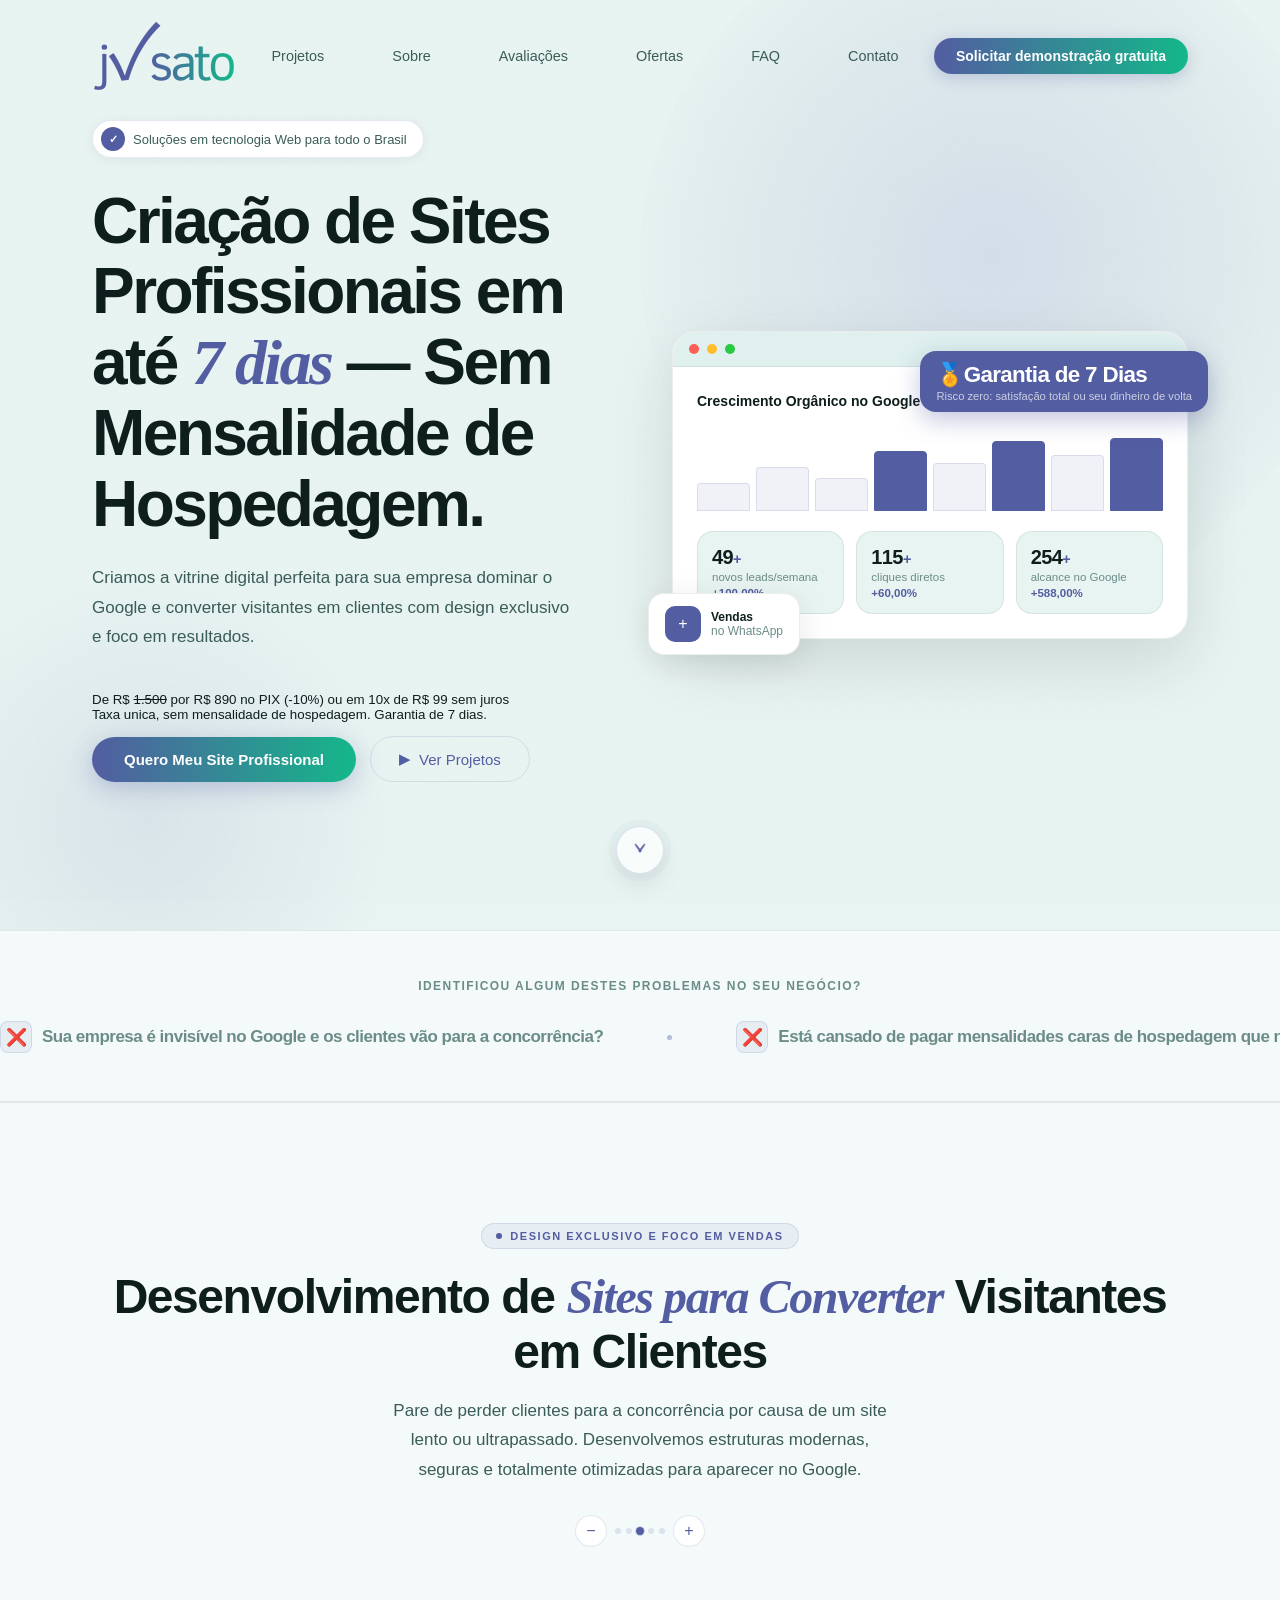
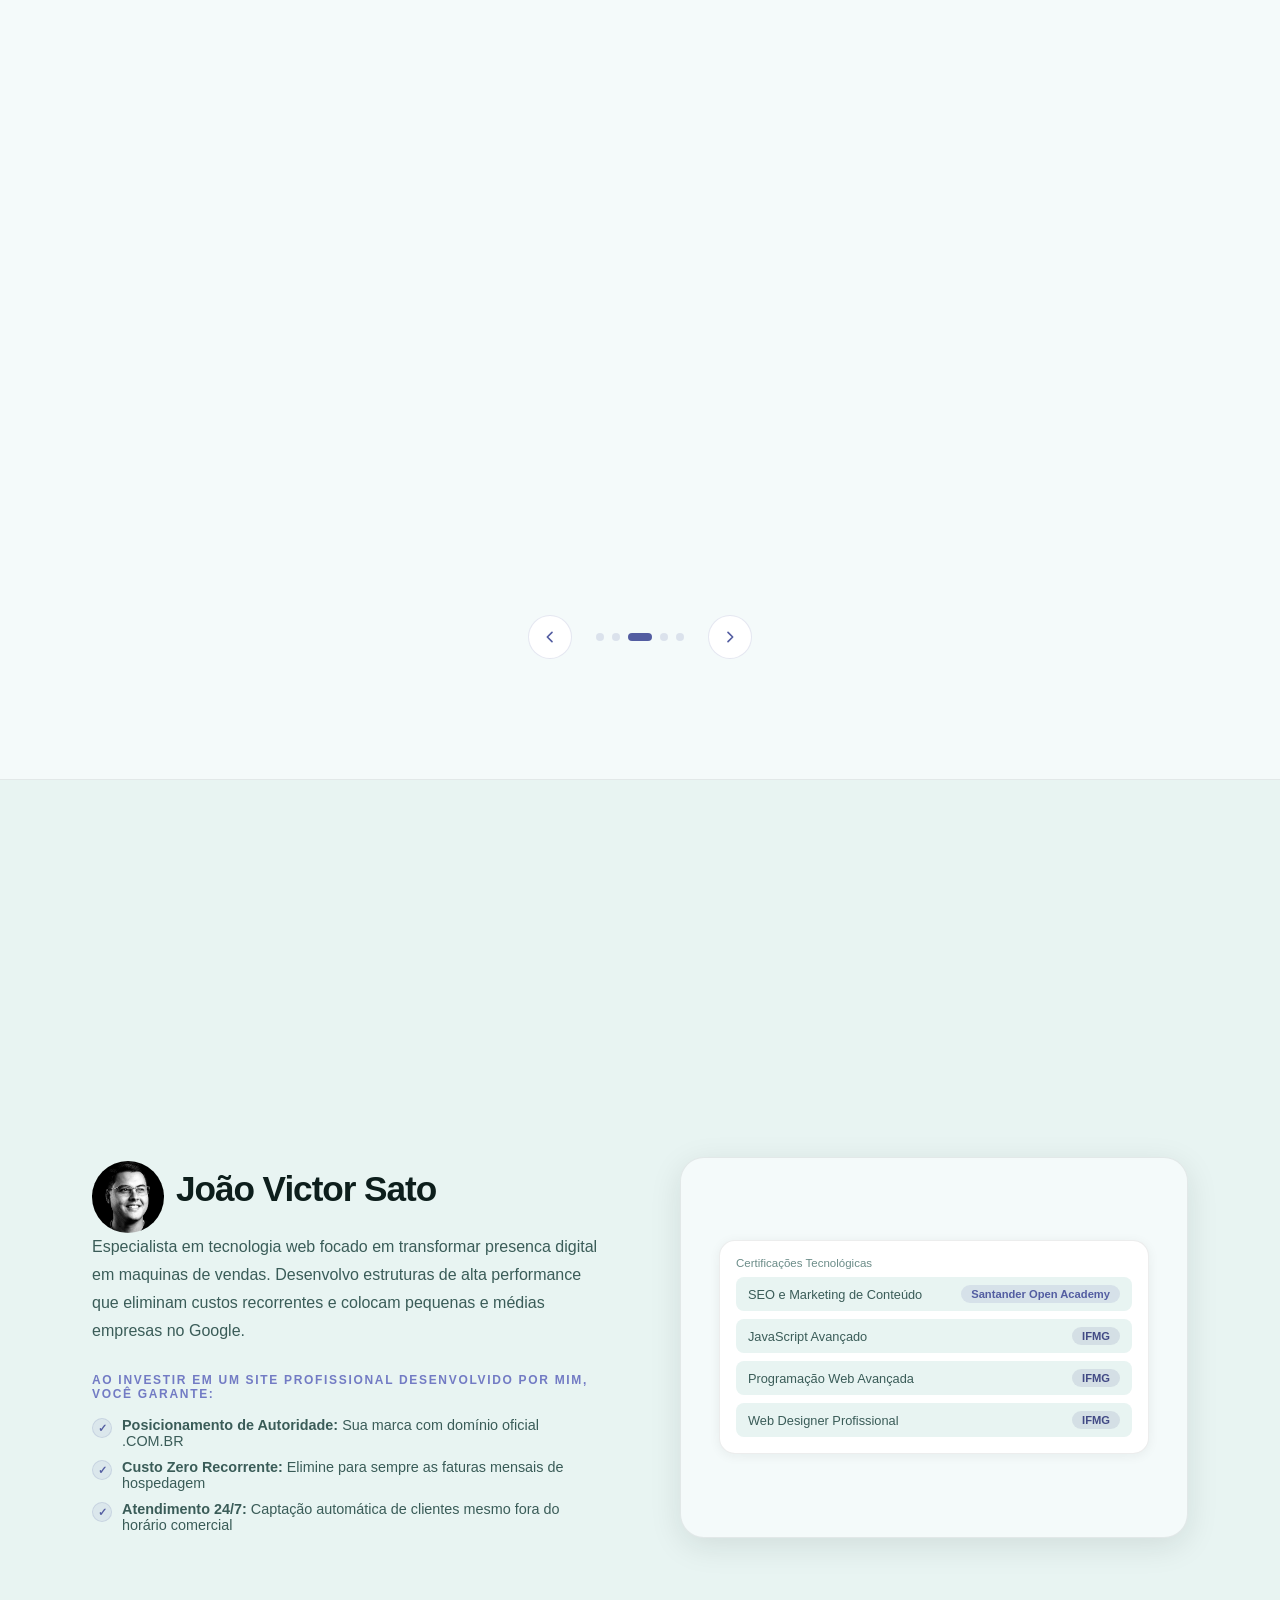
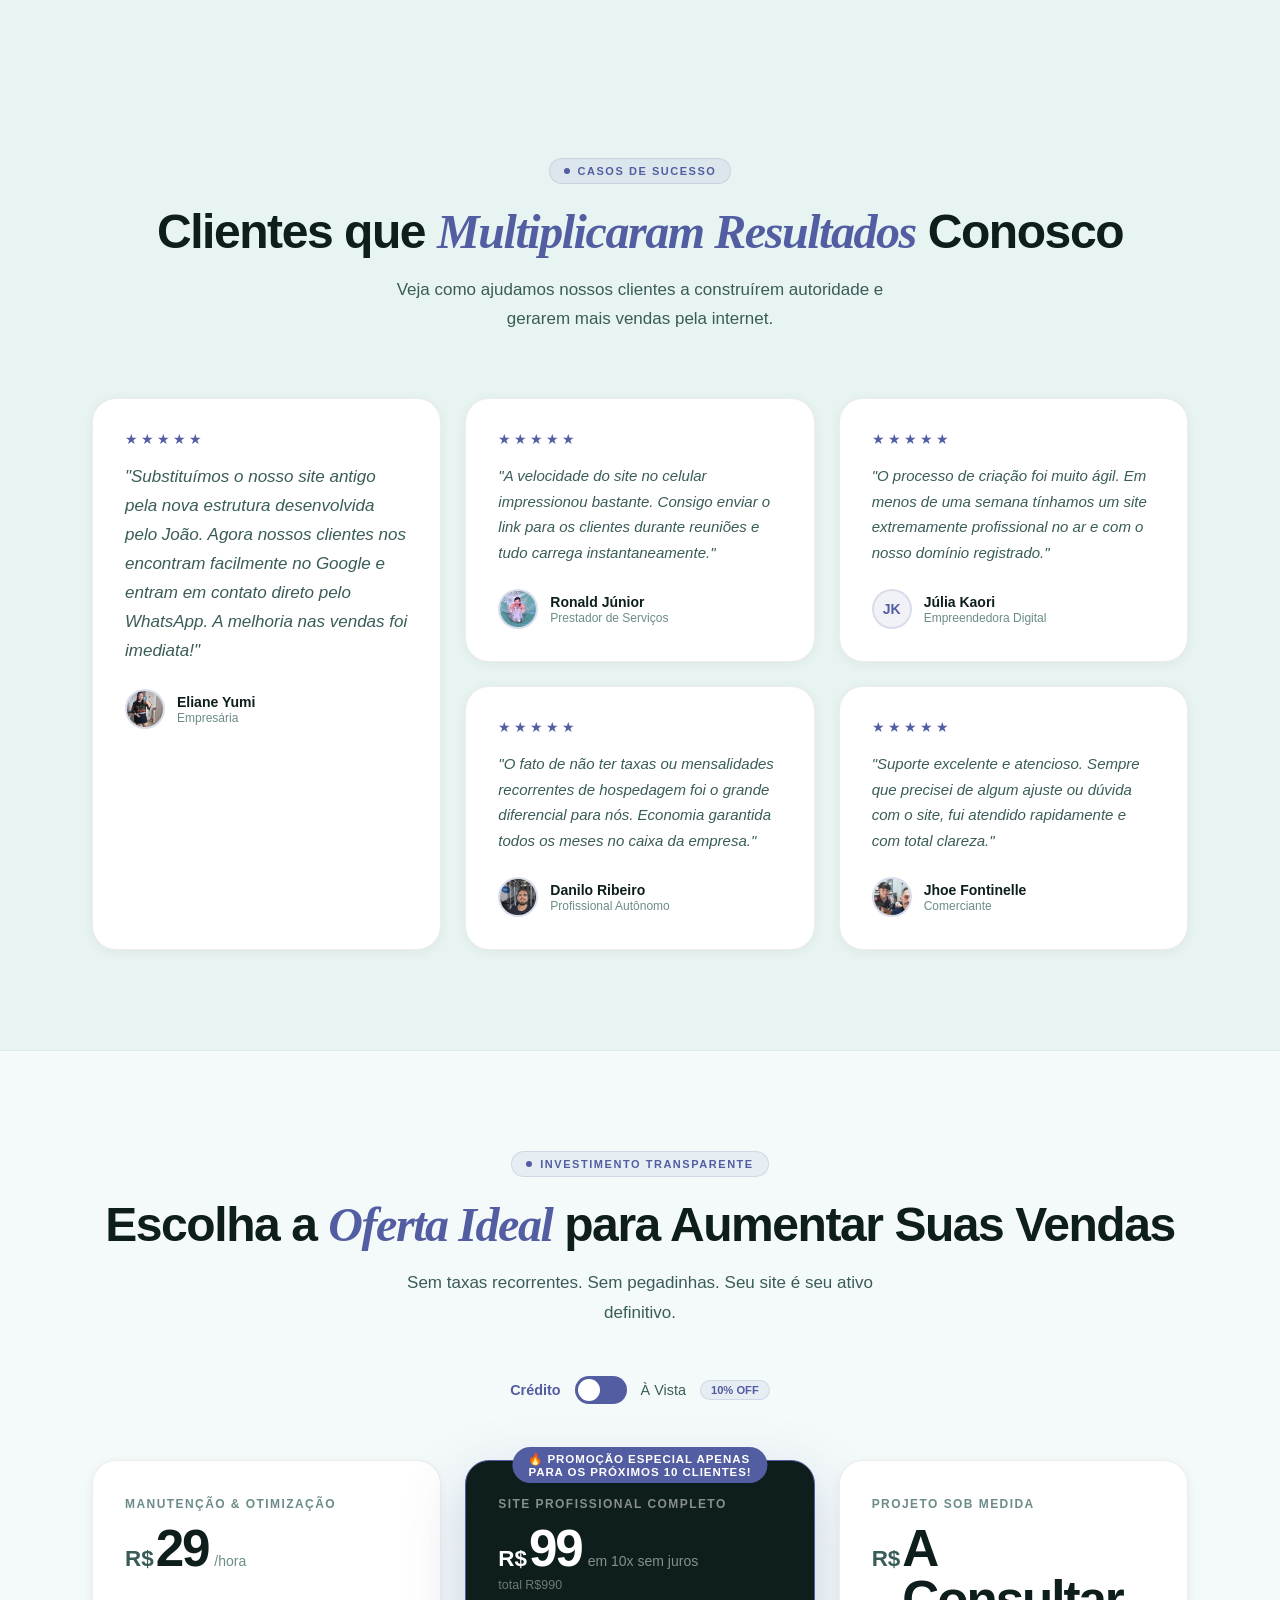
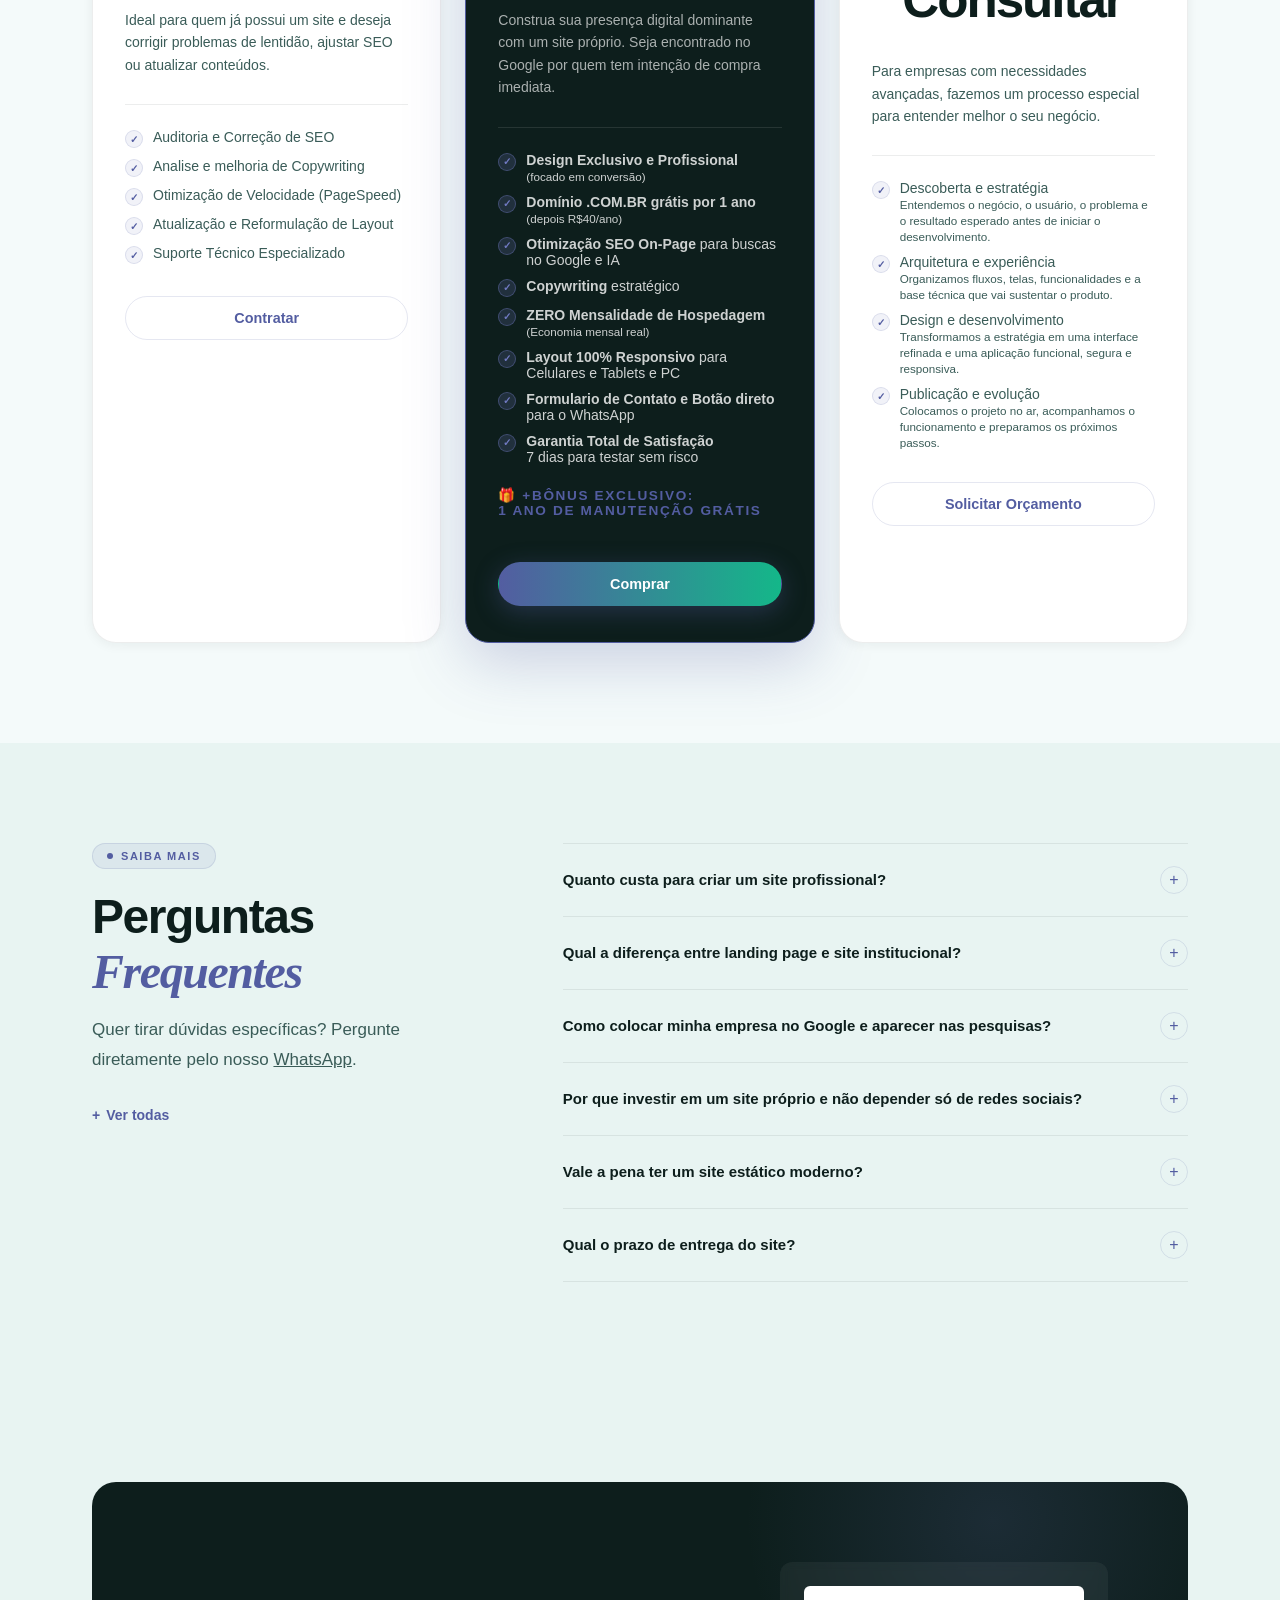
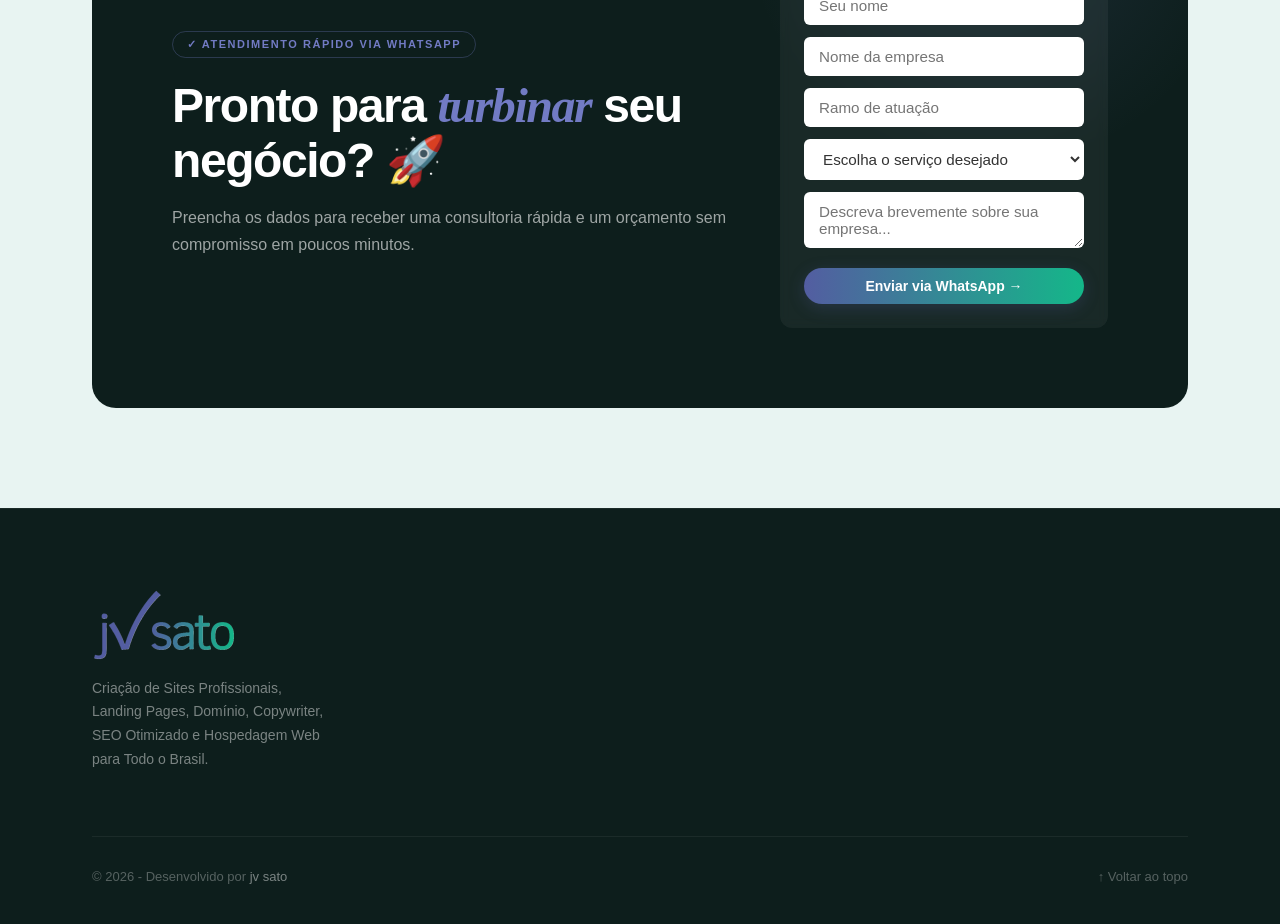
==== commit 1d39799c: "Add files via upload" ====
--- a/index.html
+++ b/index.html
@@ -677,7 +677,7 @@
             </div>
             <div class="pricing-tier" style="margin-top:12px; font-size: 0.85rem; color: var(--accent);">🎁 +BÔNUS EXCLUSIVO:<br>1 ANO DE MANUTENÇÃO GRÁTIS</div>
           </div>
-          <div class="section-label reveal">Investimento Transparente</div>
+          <a href="https://wa.me/5511989580867?text=Ol%C3%A1%2C%20quero%20comprar%20meu%20site%20profissional%20completo." class="pricing-cta btn-price" data-servico="Site profissional completo" target="_blank" rel="noopener noreferrer">Comprar</a>
         </div>
 
         <!-- Card 3: Personalizado -->
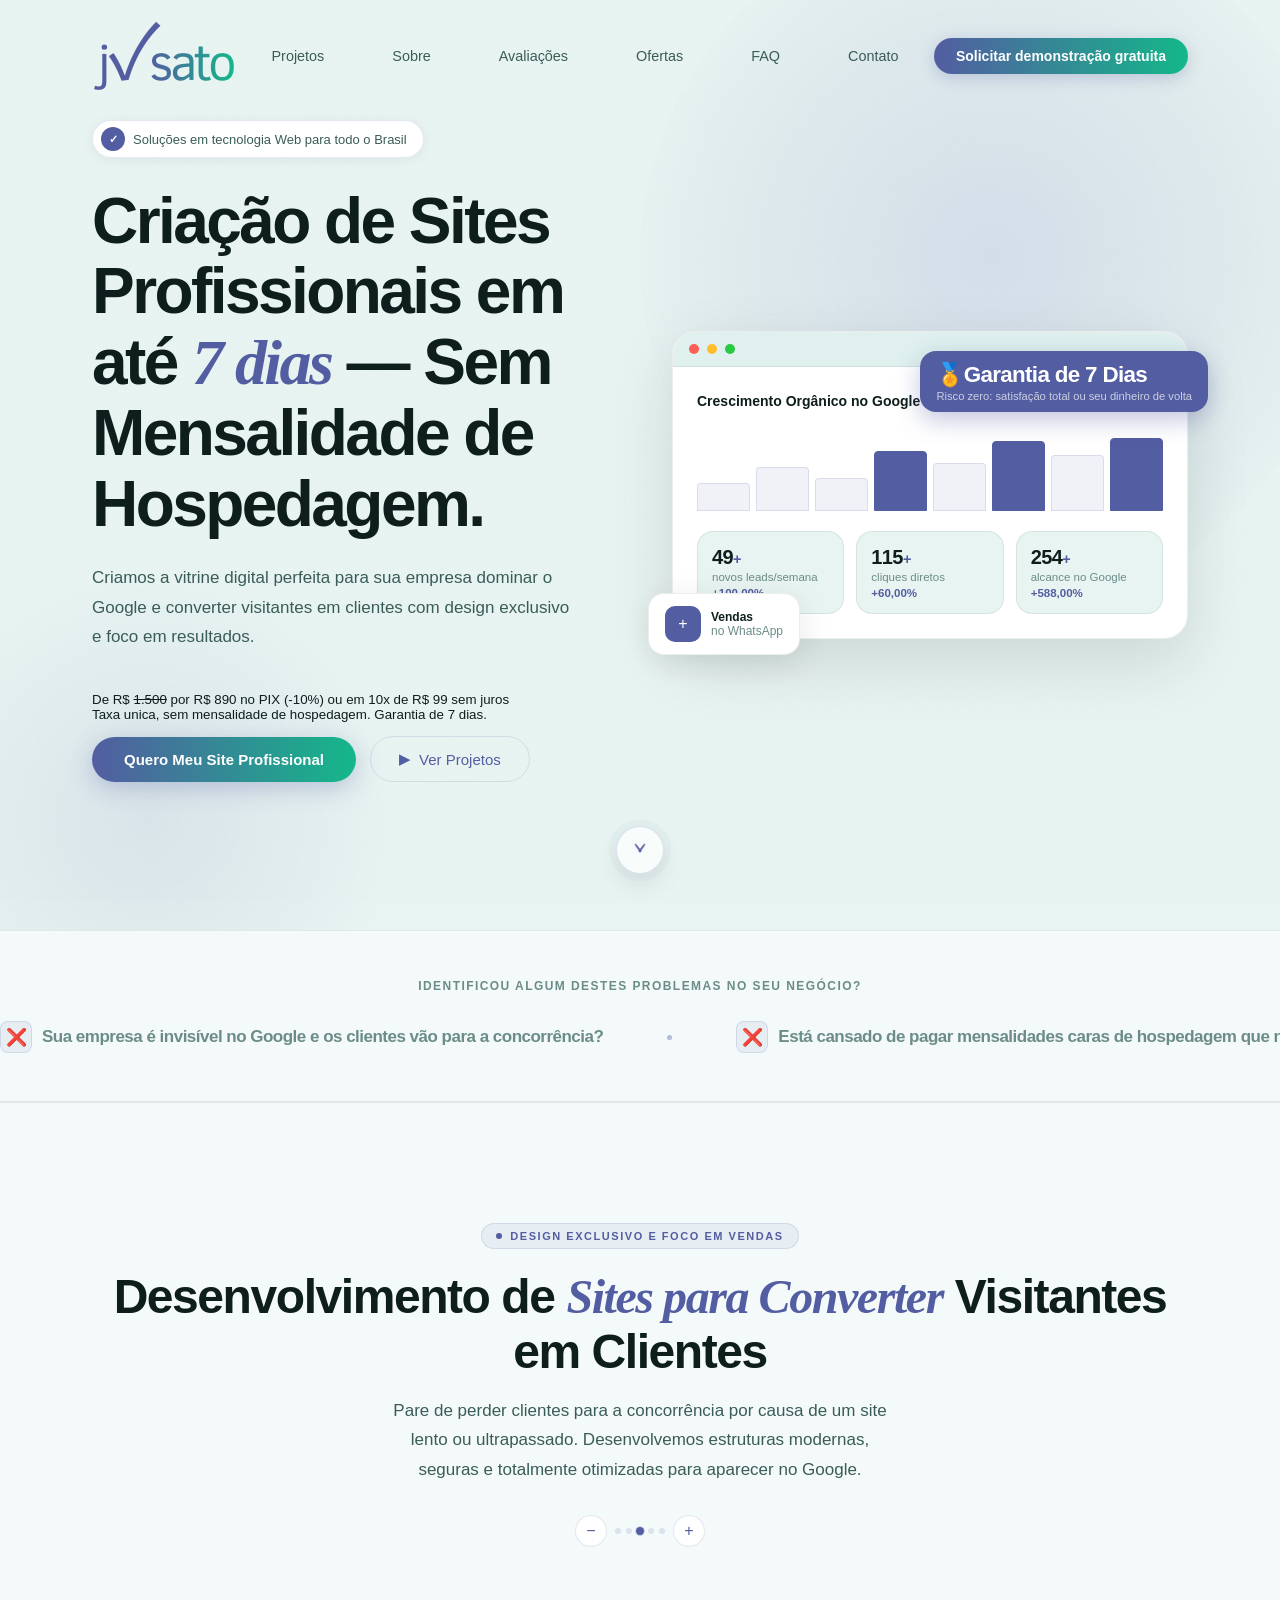
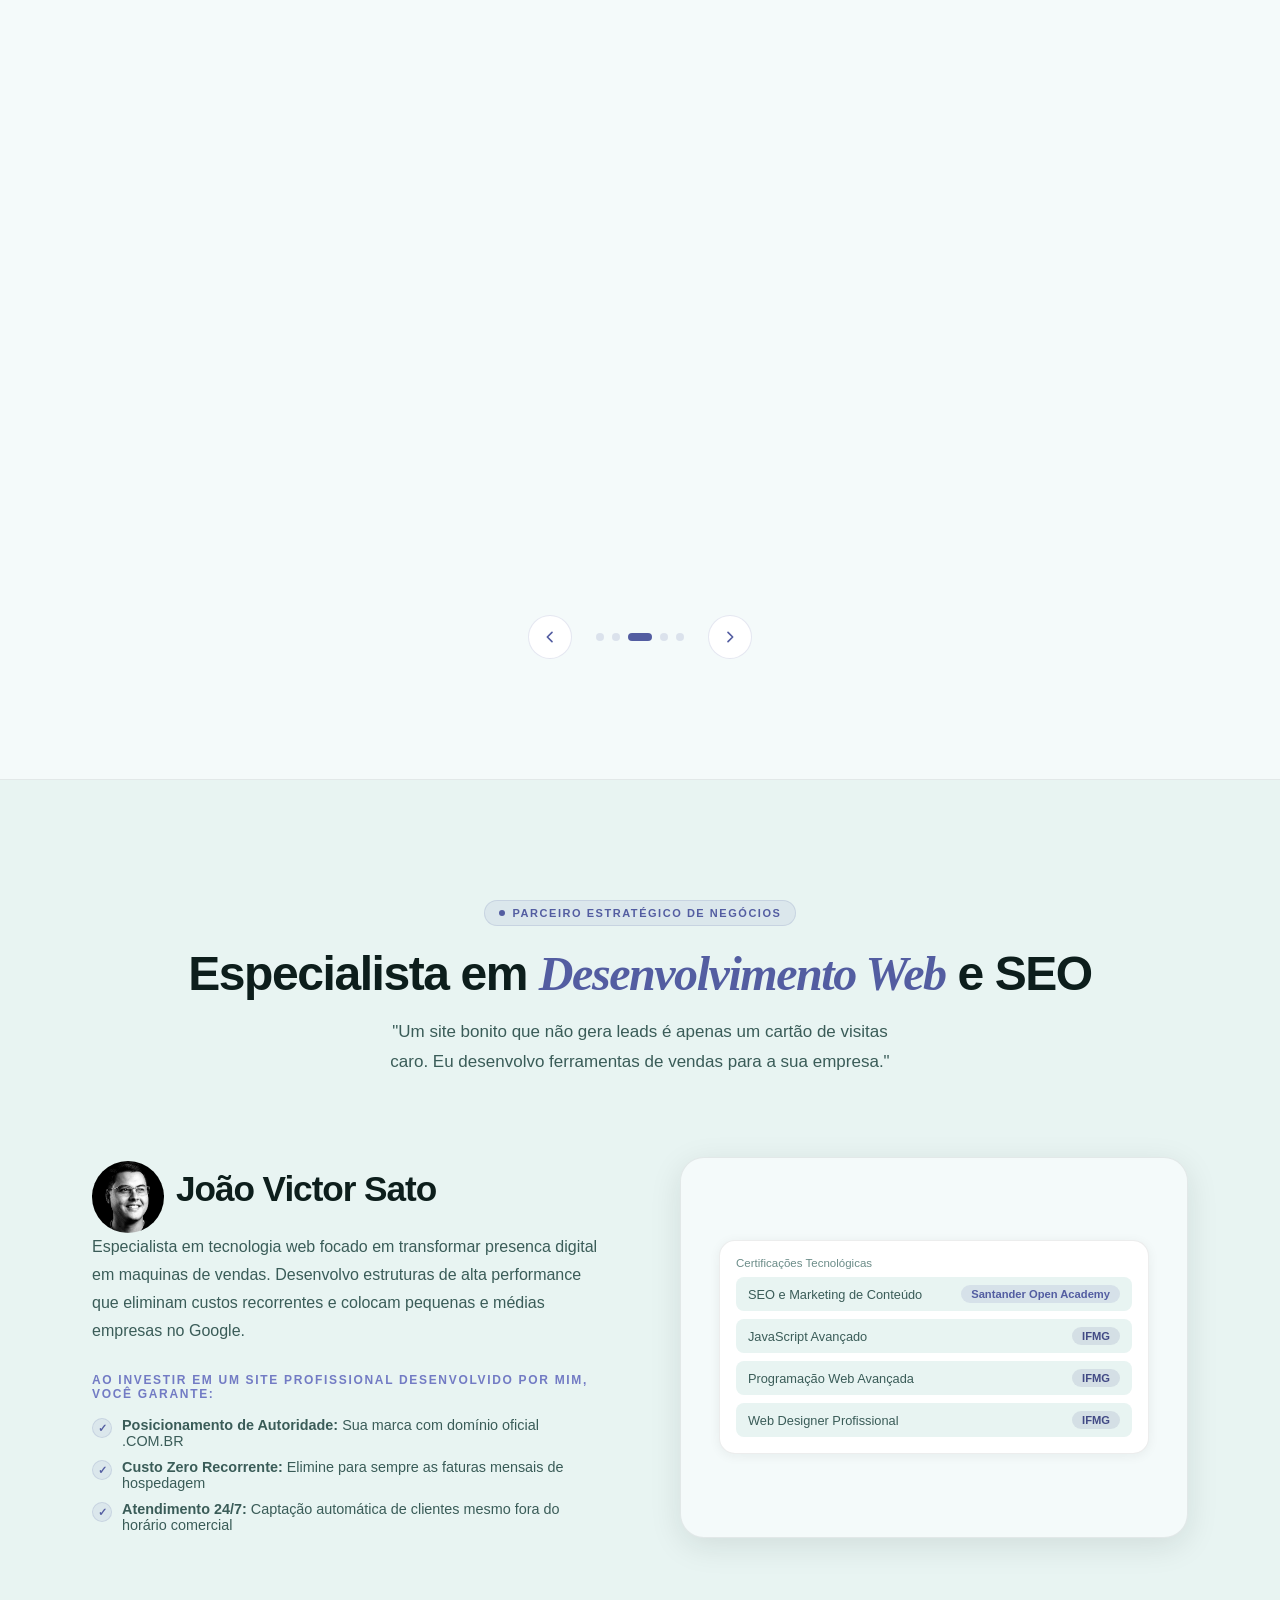
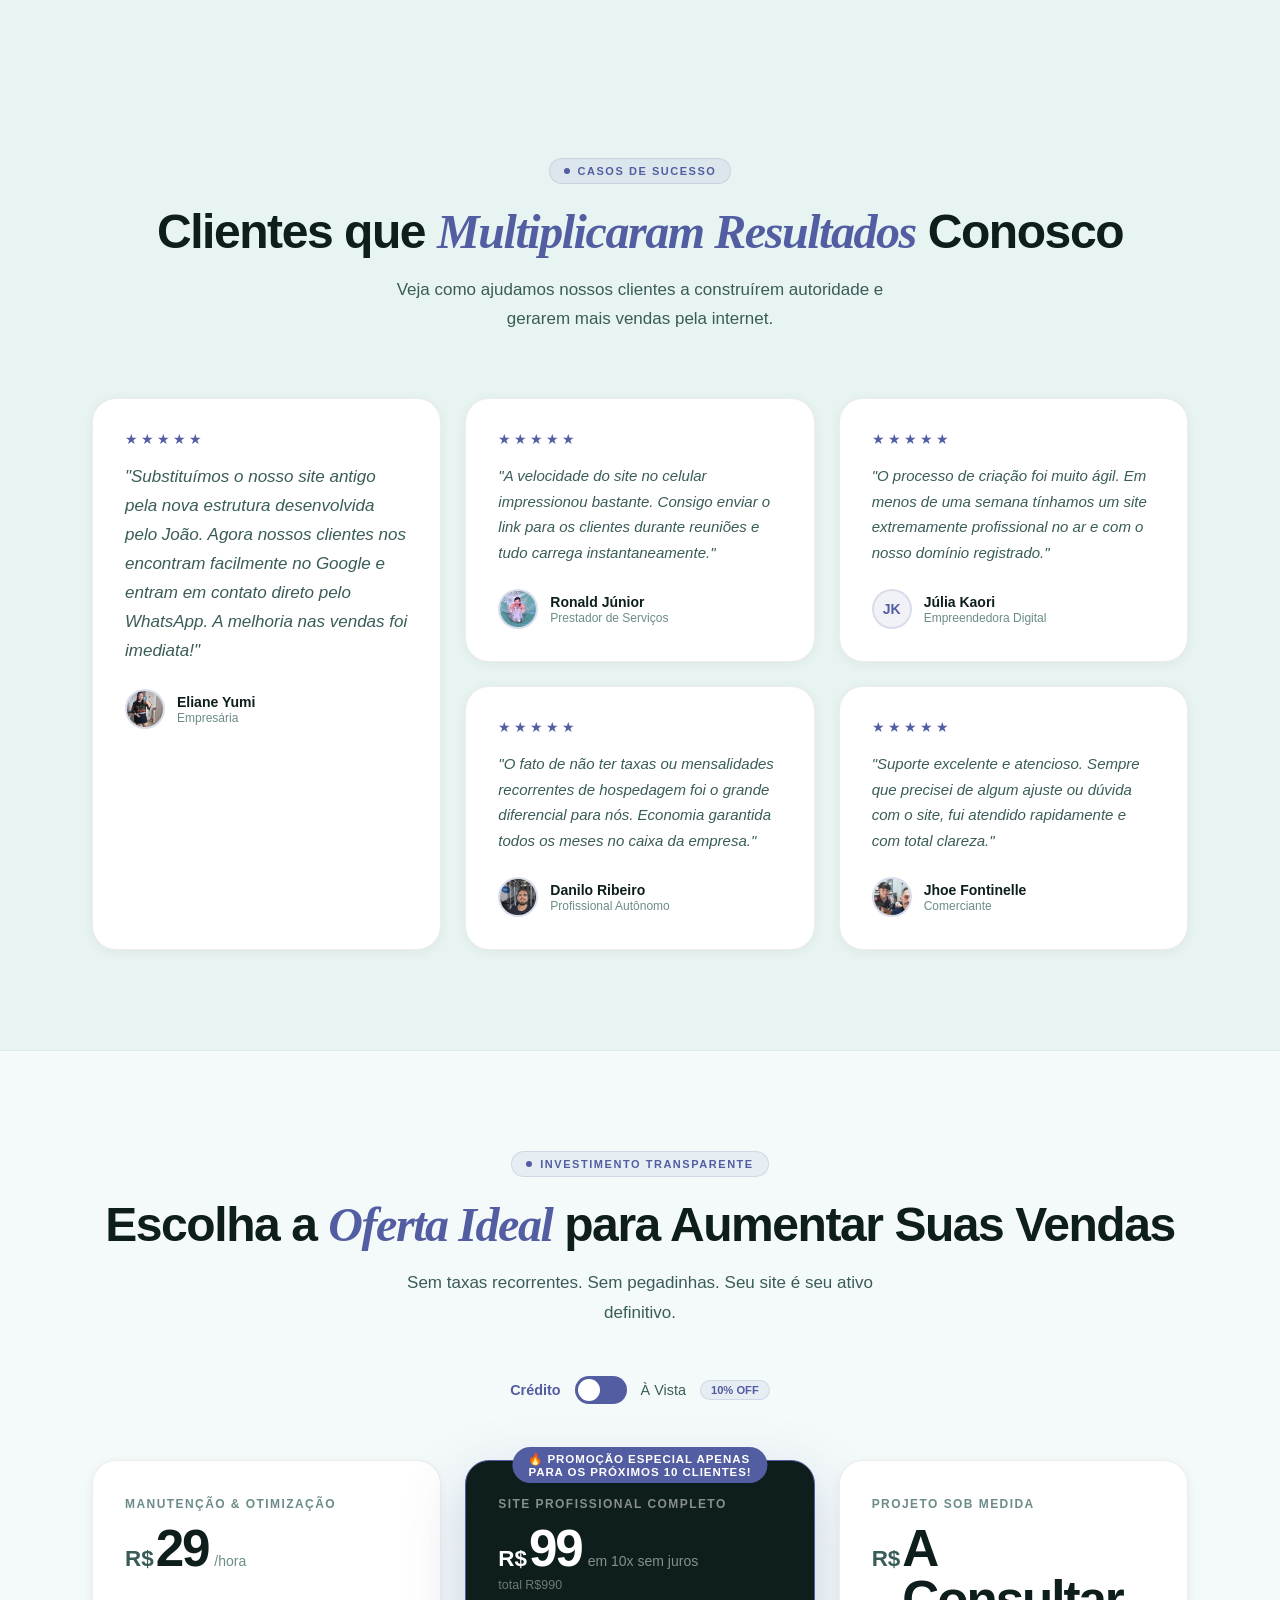
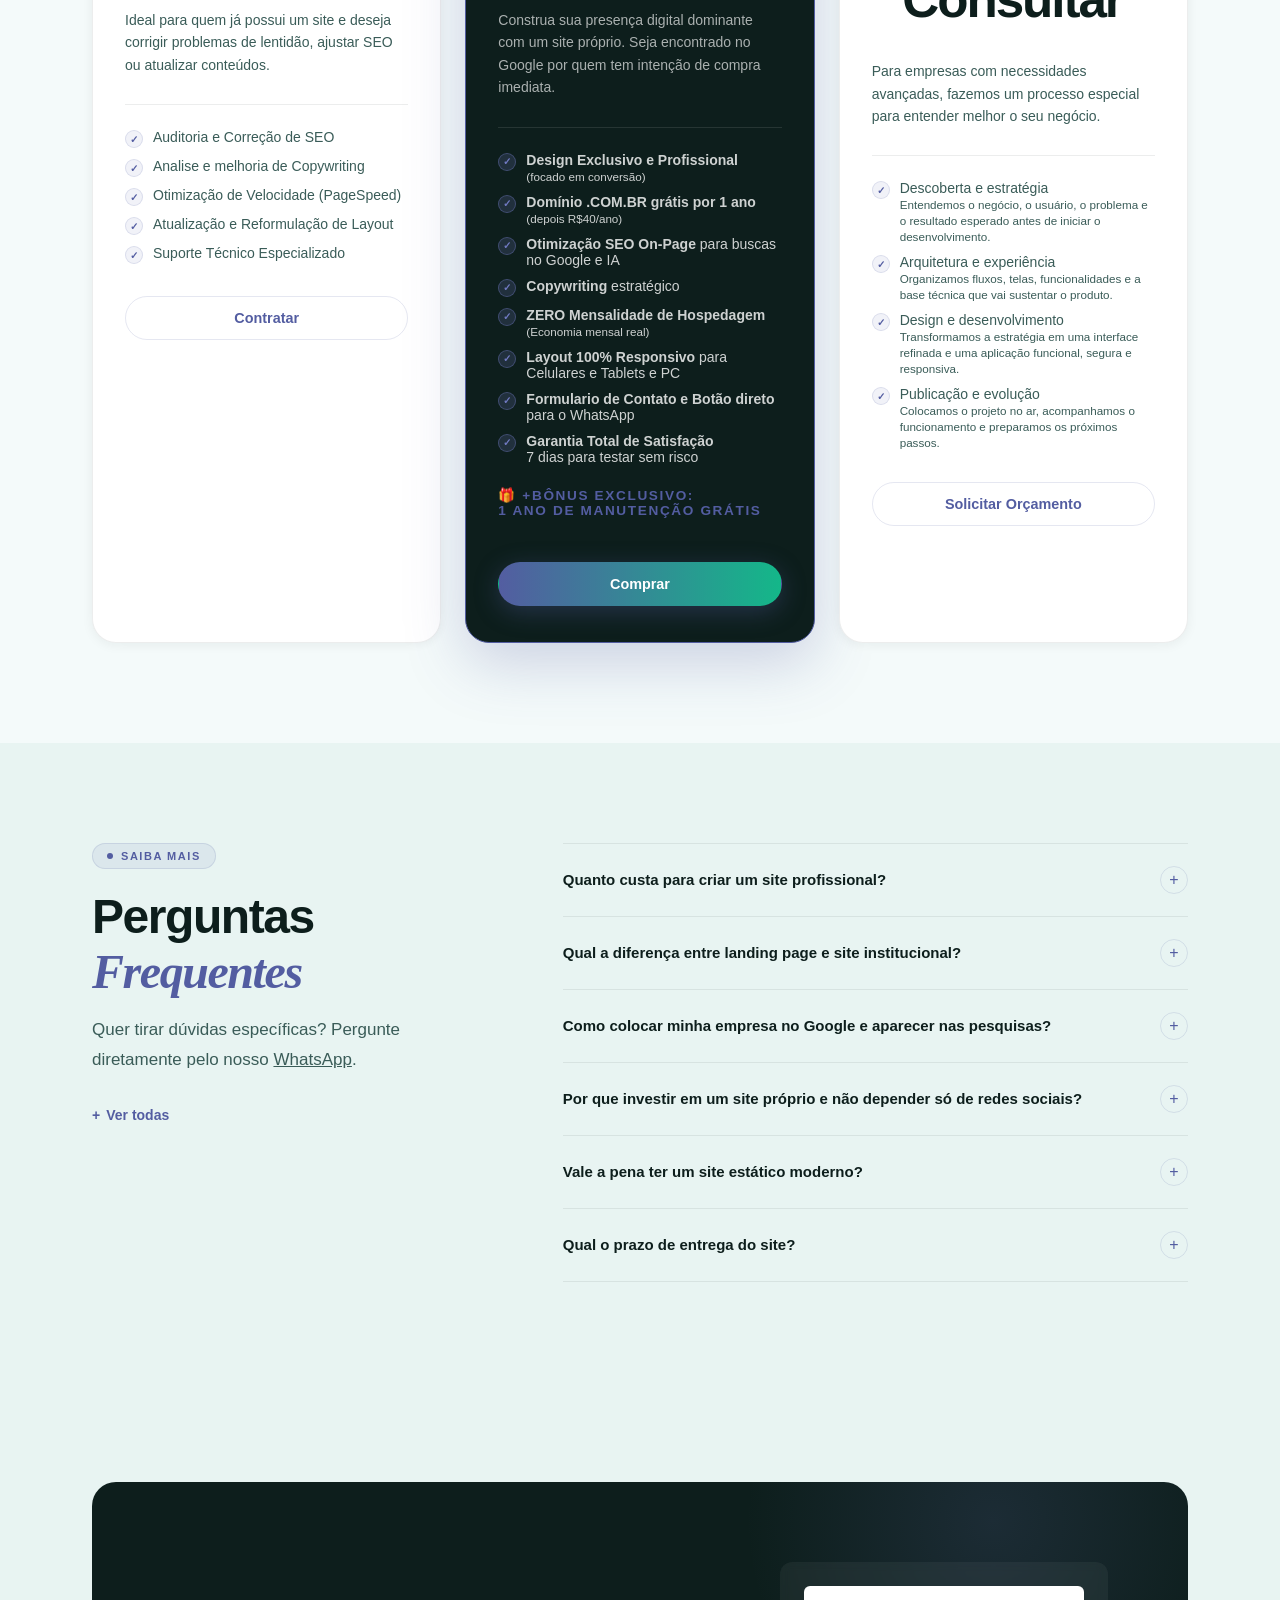
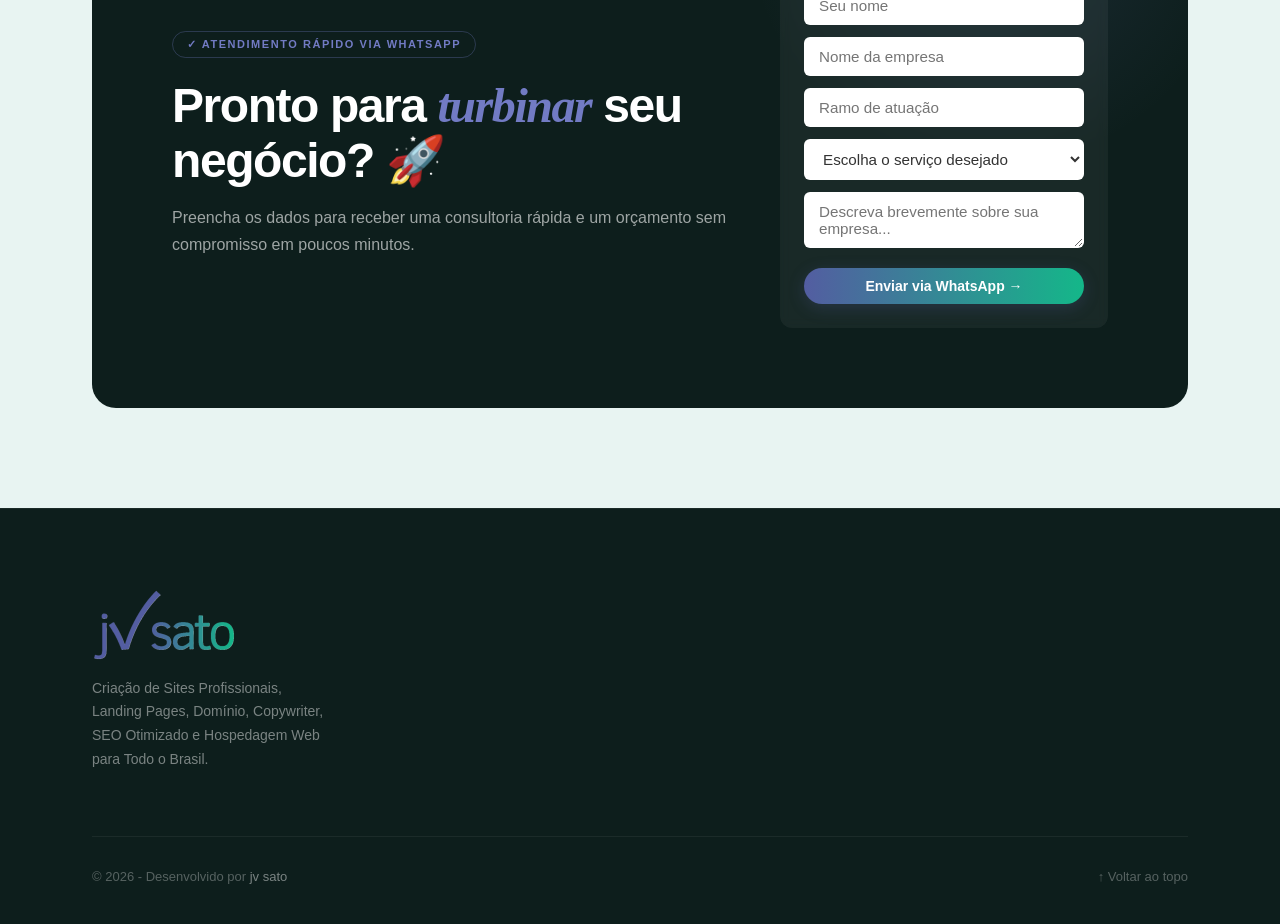
==== commit 471225e4: "Update index.html" ====
--- a/index.html
+++ b/index.html
@@ -186,7 +186,8 @@
   'https://connect.facebook.net/en_US/fbevents.js');
   fbq('init', '2129765954284496');
   fbq('track', 'PageView');
-  fbq('track', 'ViewContent');  
+  fbq('track', 'ViewContent');
+  fbq('track', 'Purchase', {value: 0.00, currency: 'USD'});  
   </script>
   <noscript><img height="1" width="1" style="display:none"
   src="https://www.facebook.com/tr?id=2129765954284496&ev=PageView&noscript=1"
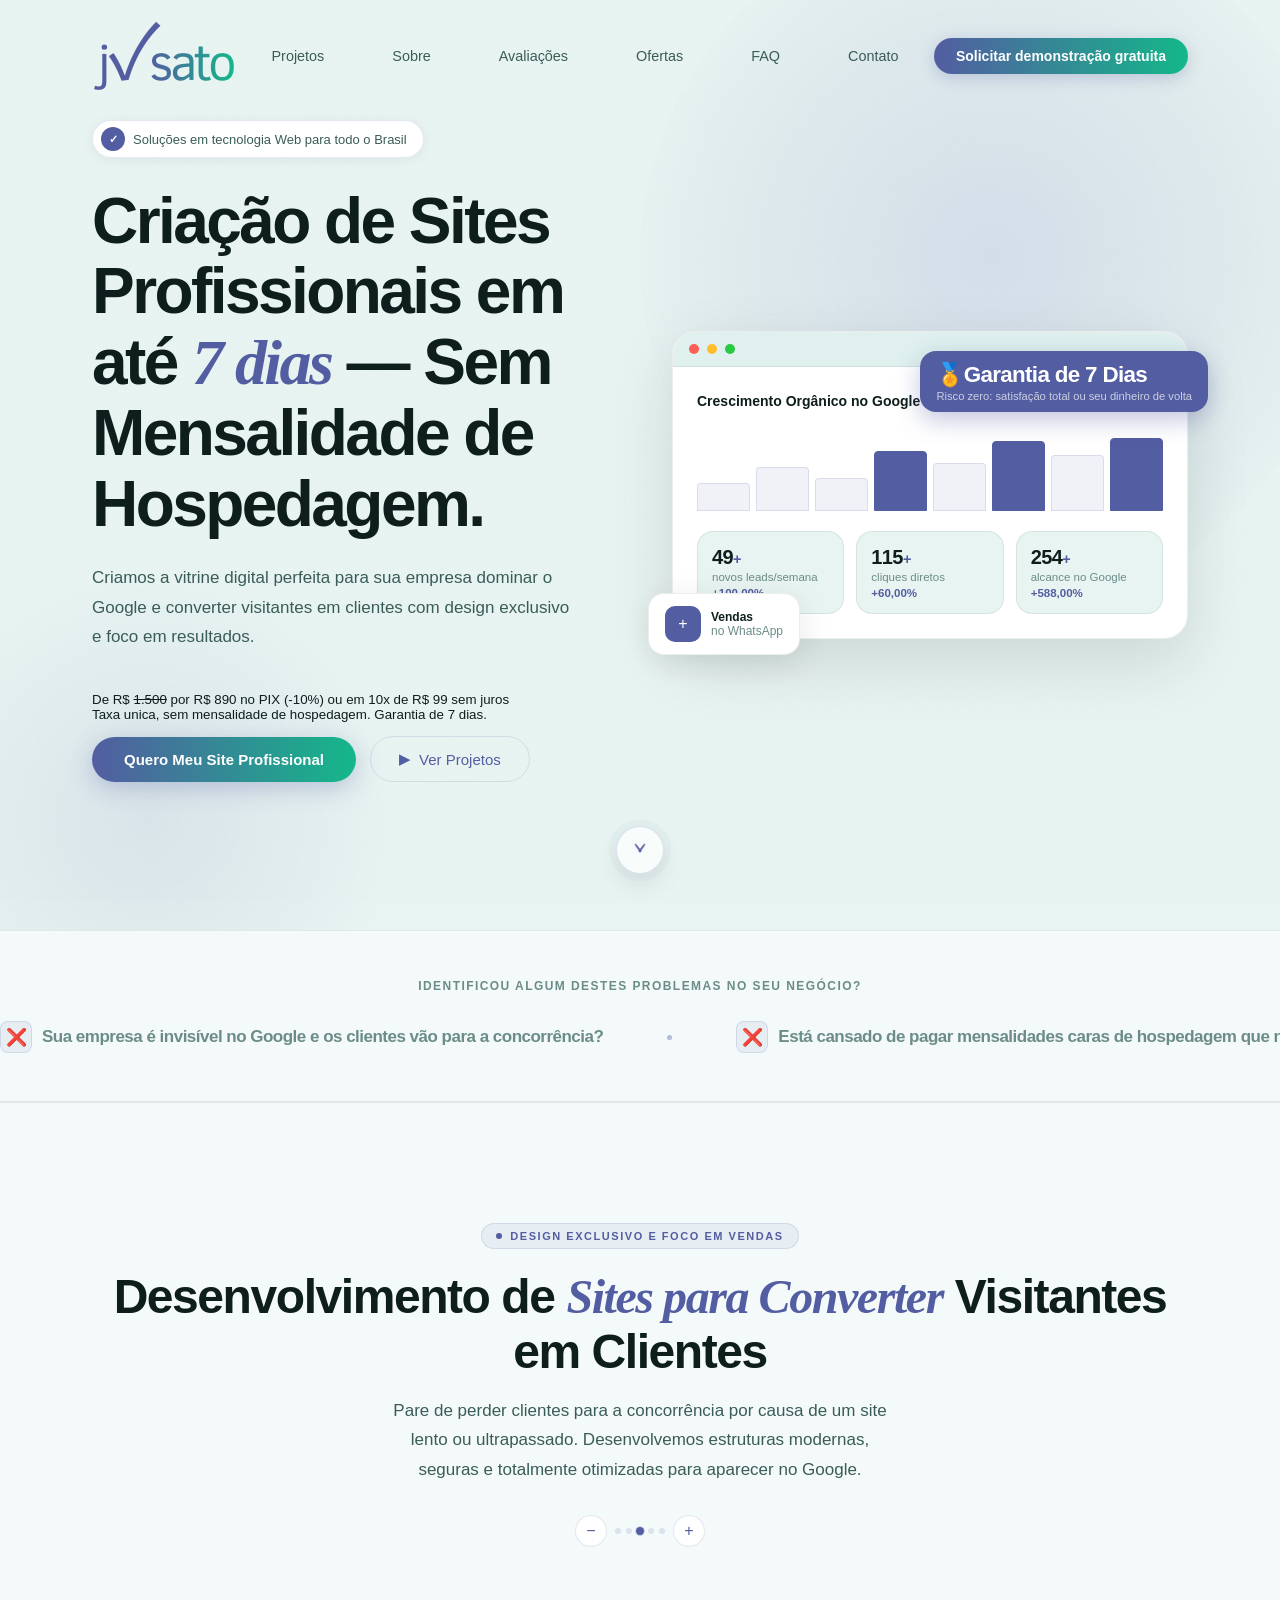
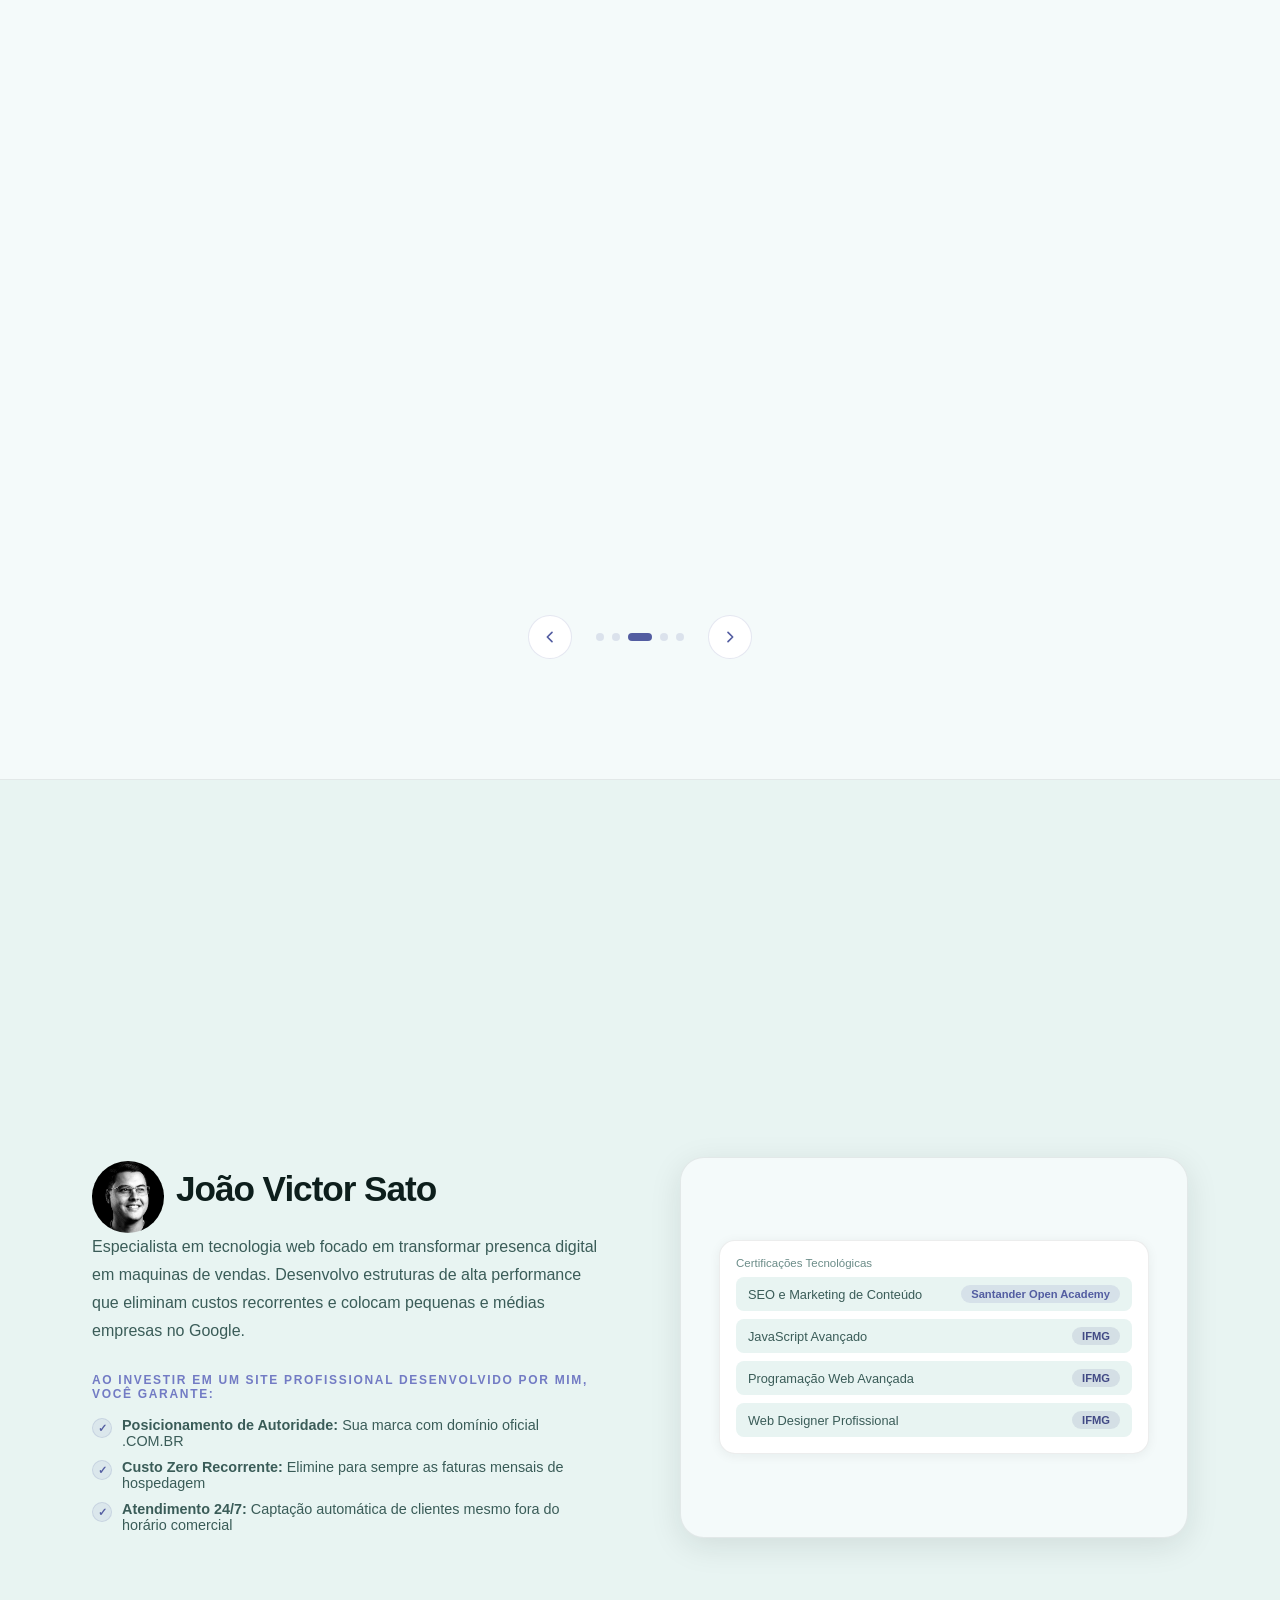
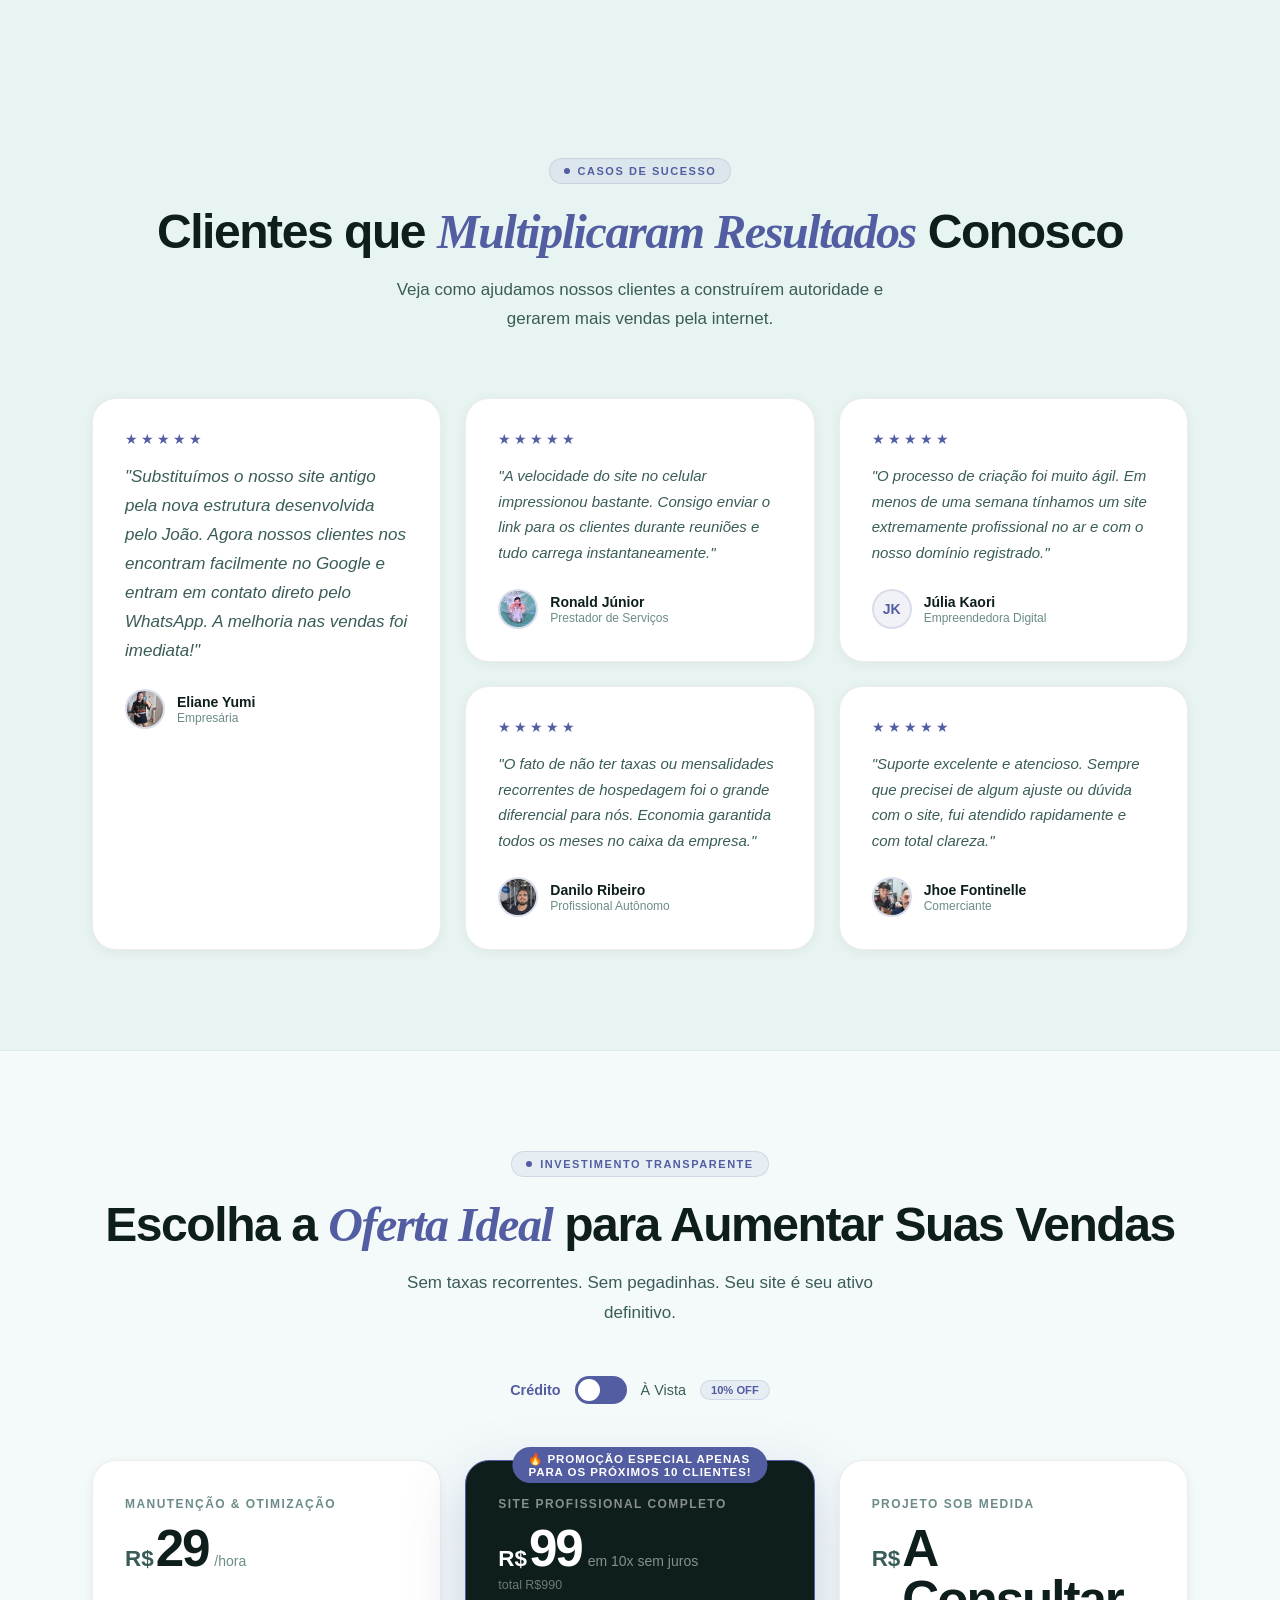
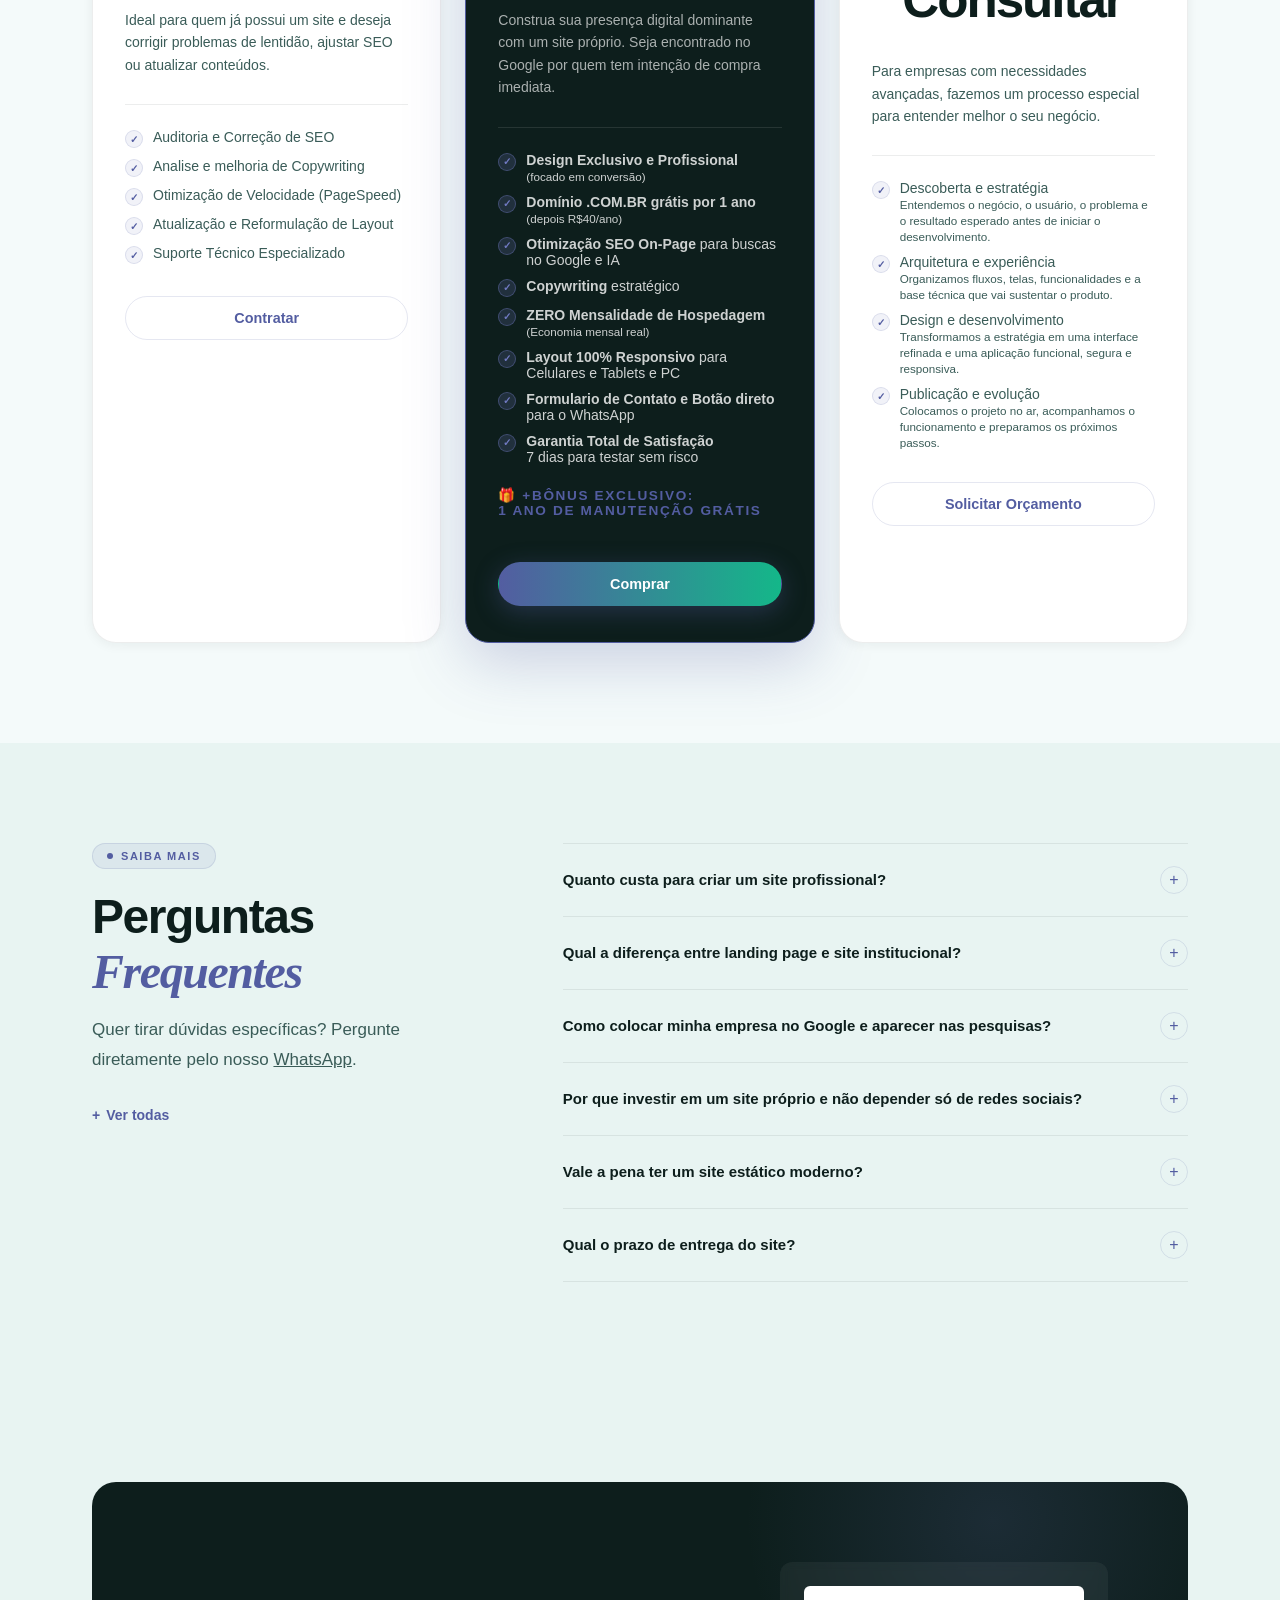
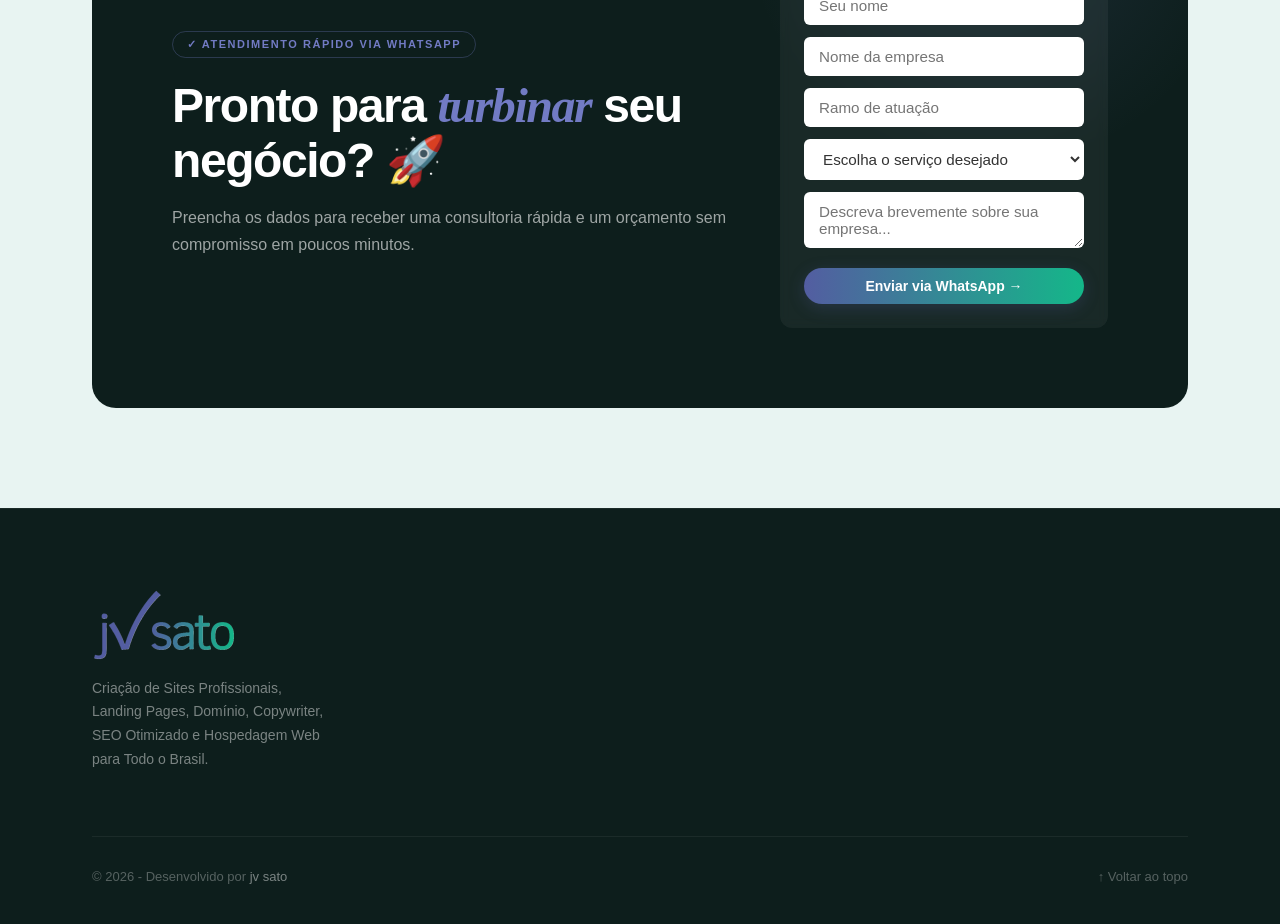
==== commit 358e86fd: "Simplify Purchase tracking in Facebook Pixel" ====
--- a/index.html
+++ b/index.html
@@ -187,7 +187,7 @@
   fbq('init', '2129765954284496');
   fbq('track', 'PageView');
   fbq('track', 'ViewContent');
-  fbq('track', 'Purchase', {value: 0.00, currency: 'USD'});  
+  fbq('track', 'Purchase');  
   </script>
   <noscript><img height="1" width="1" style="display:none"
   src="https://www.facebook.com/tr?id=2129765954284496&ev=PageView&noscript=1"
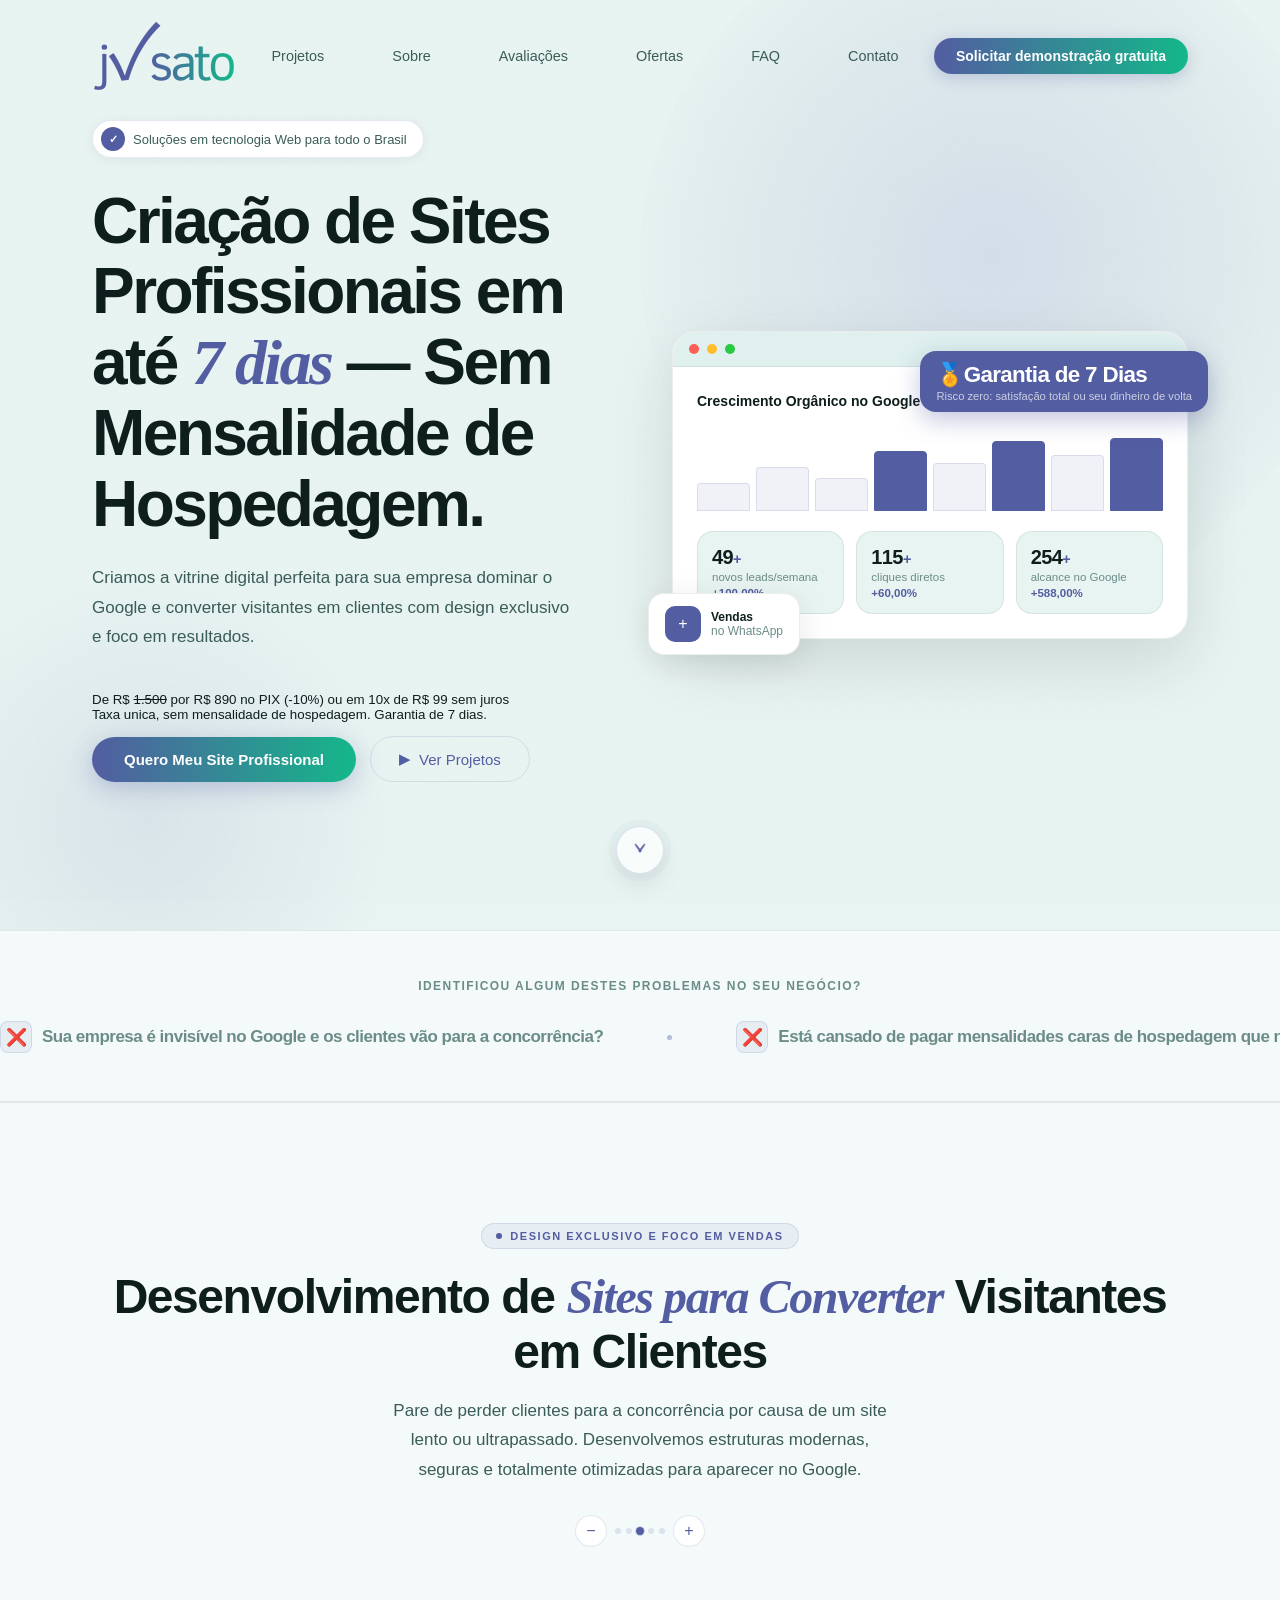
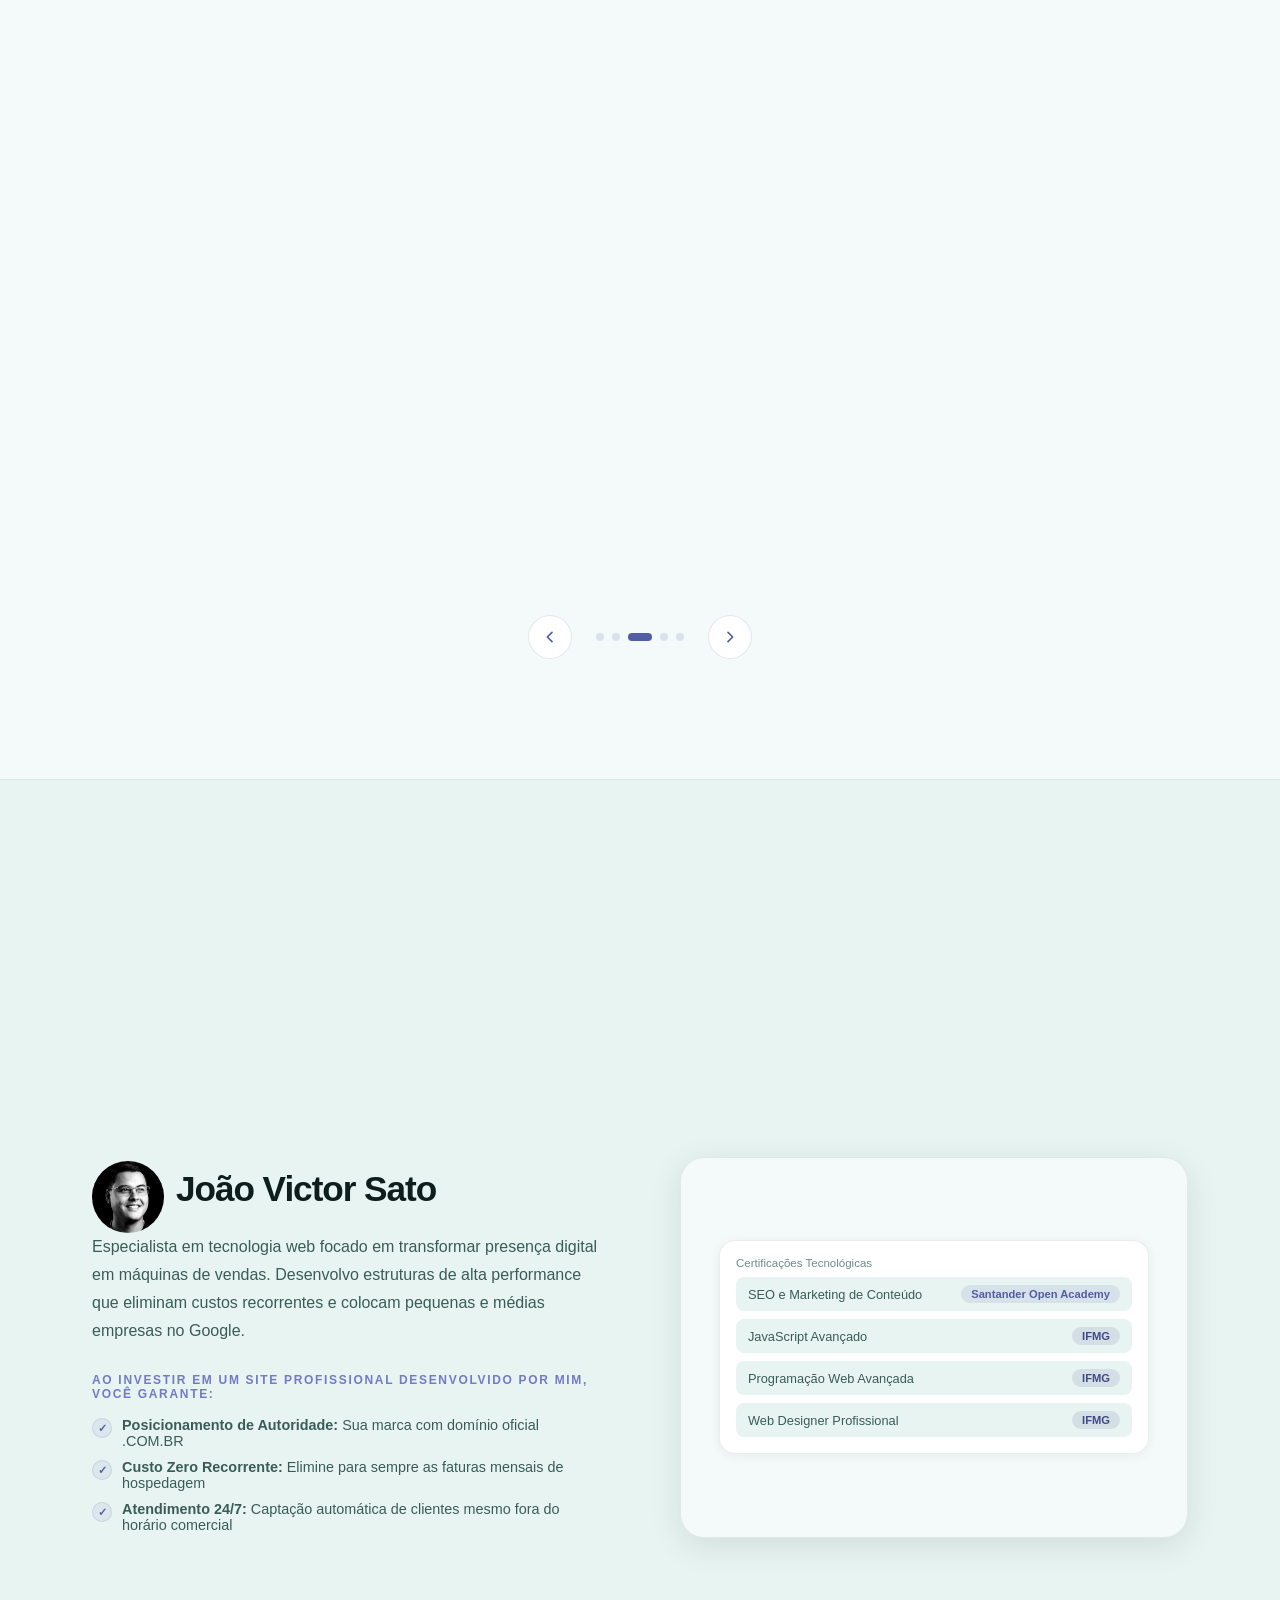
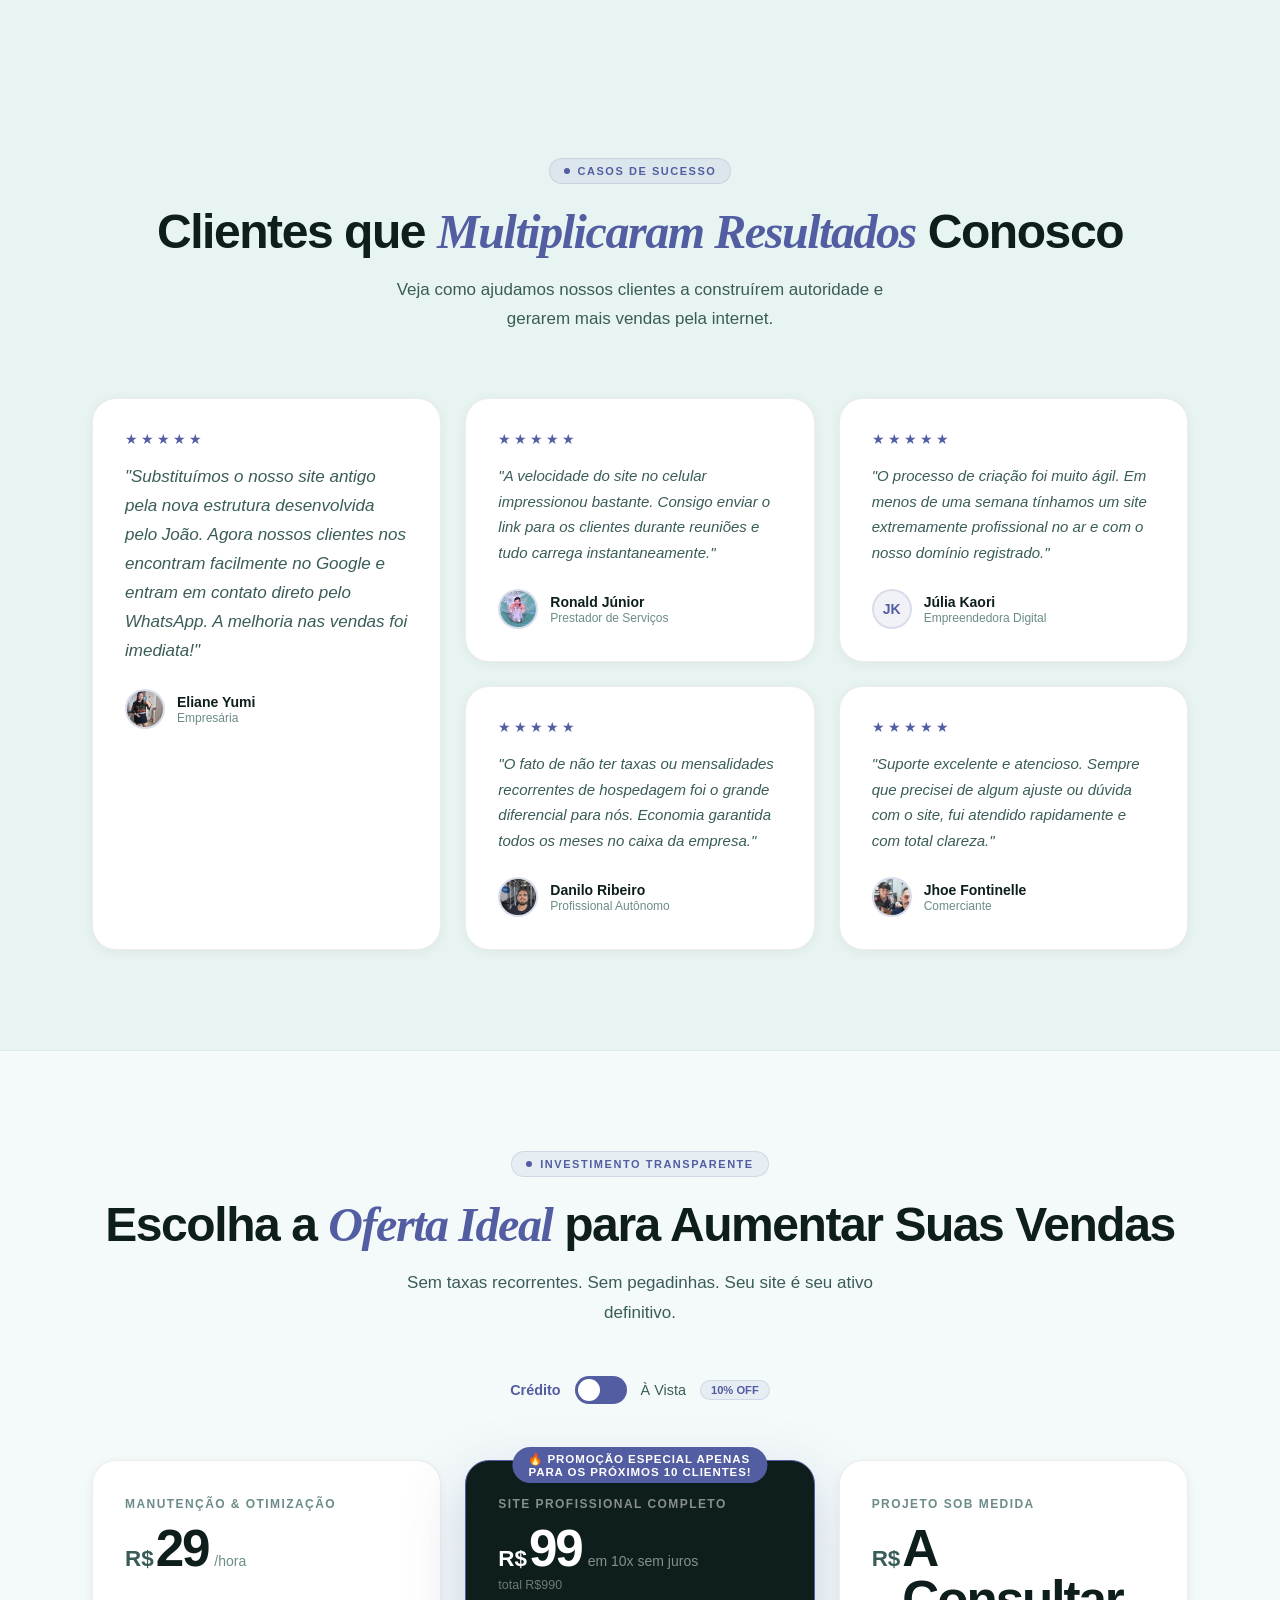
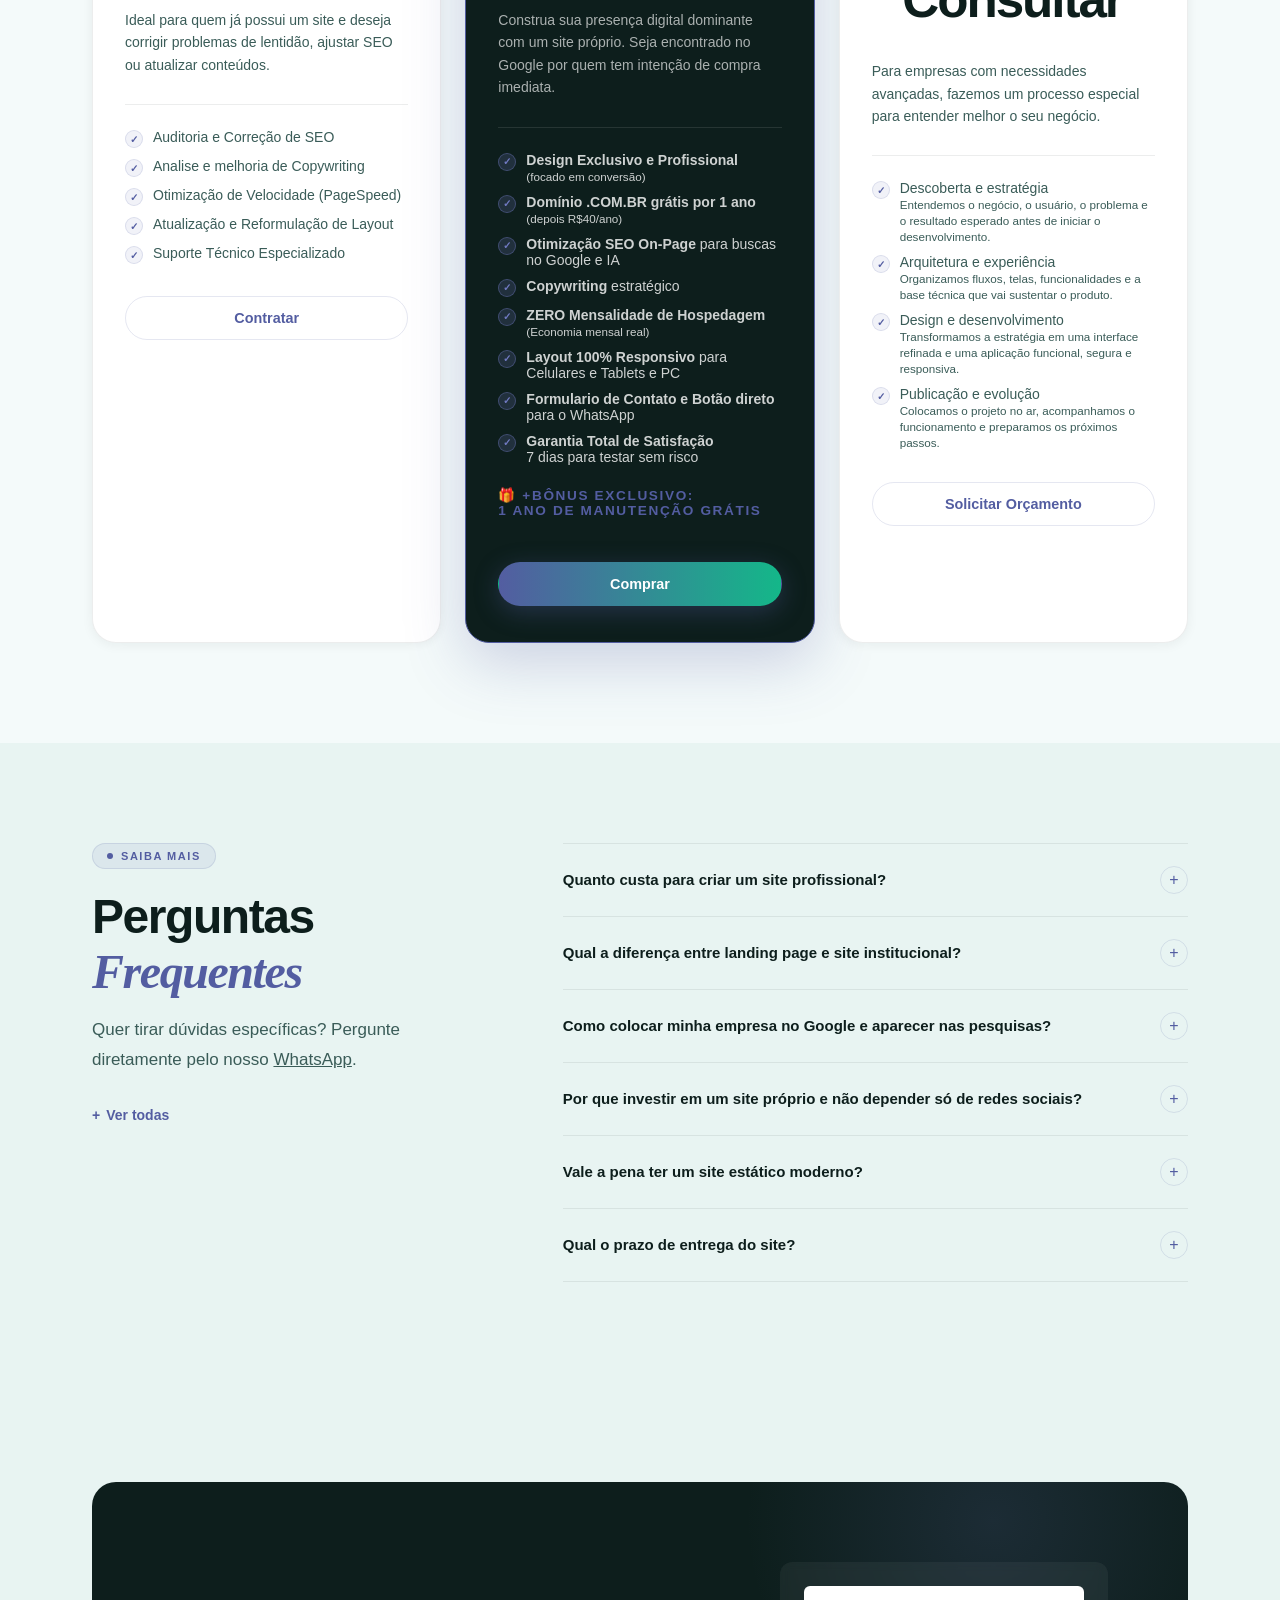
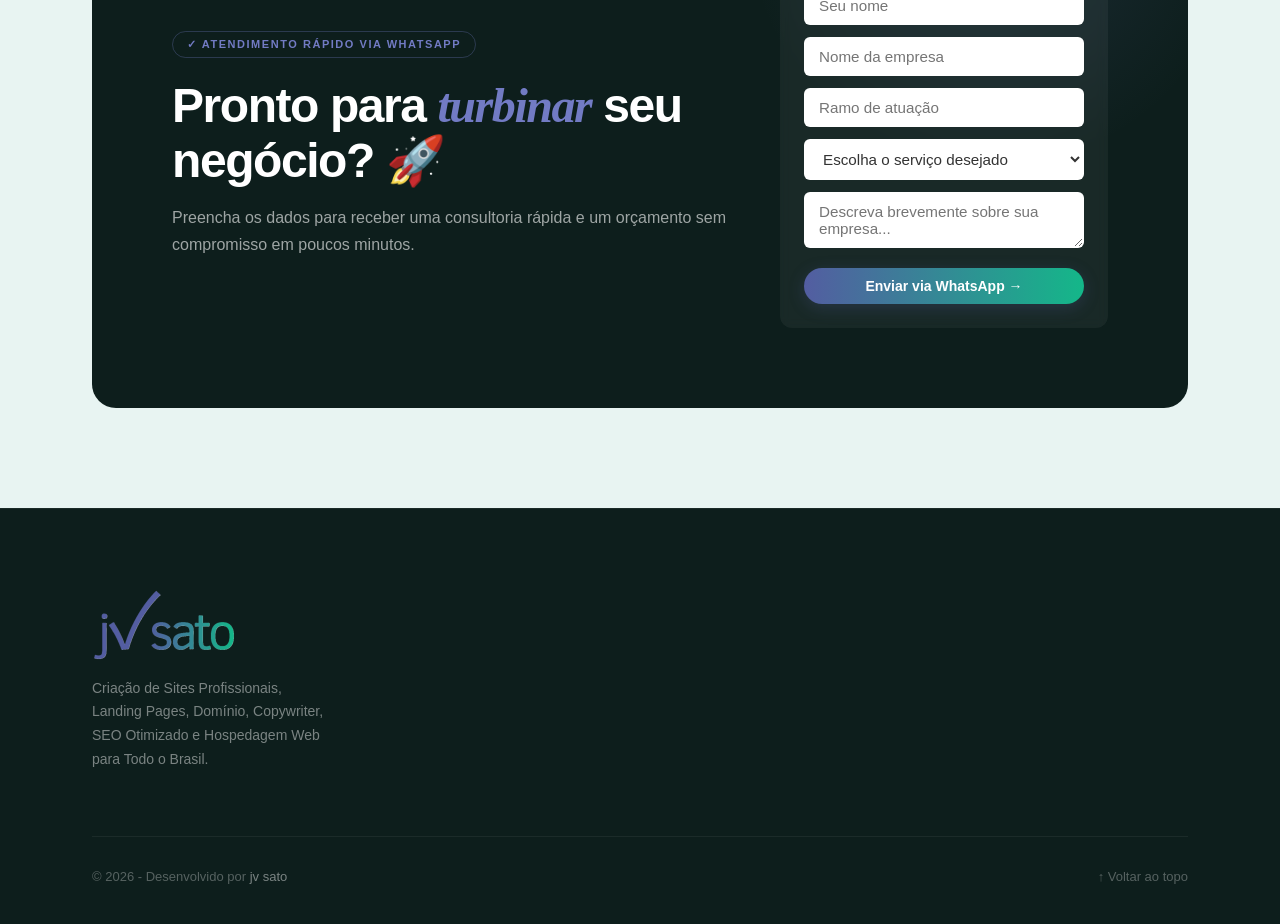
==== commit f96ba24b: "Update index.html" ====
--- a/index.html
+++ b/index.html
@@ -37,14 +37,15 @@
         "@type": "WebSite",
         "@id": "https://jvsato.com.br/#website",
         "url": "https://jvsato.com.br/",
-        "name": "JV Sato | Desenvolvimento Web & SEO",
+        "name": "jv sato",
+        "alternateName": ["jv sato", "jv sato | Soluções em tecnologia Web para todo o Brasil"],
         "description": "Criação de sites profissionais, otimização de SEO e soluções web para pequenas e médias empresas.",
         "inLanguage": "pt-BR"
       },
       {
         "@type": "ProfessionalService",
         "@id": "https://jvsato.com.br/#organization",
-        "name": "JV Sato - Desenvolvimento Web",
+        "name": "jv sato - Soluções em tecnologia Web para todo o Brasil",
         "url": "https://jvsato.com.br/",
         "logo": "https://jvsato.com.br/assets/logo.png",
         "image": "https://jvsato.com.br/assets/og-image.png",
@@ -119,7 +120,7 @@
           "name": "Quanto custa para criar um site profissional?",
           "acceptedAnswer": {
             "@type": "Answer",
-            "text": "Em nosso Site profissional completo, oferecemos a criação de site profissional por apenas R$ 99/mês (em 10x sem juros no cartão) ou R$ 891 à vista via PIX. Inclui design exclusivo, domínio .com.br, otimização para o Google e ZERO mensalidade de hospedagem."
+            "text": "Em nosso Site profissional completo, oferecemos a criação de site profissional por apenas R$ 99/mês (em 10x sem juros no cartão) ou R$ 890 à vista via PIX. Inclui design exclusivo, domínio .com.br, otimização para o Google e ZERO mensalidade de hospedagem."
           }
         },
         {
@@ -160,6 +161,7 @@
 
   <!-- Open Graph / Social Media -->
   <meta property="og:type" content="website">
+  <meta property="og:site_name" content="jv sato">
   <meta property="og:url" content="https://www.jvsato.com.br/">
   <meta property="og:title" content="JV SATO | Criação de Sites Profissionais, Dominio, SEO e Hospedagem Web">
   <meta property="og:description" content="Transforme sua empresa em uma máquina de vendas com um site profissional de alta performance. Sem mensalidades de hospedagem e otimizado para o Google.">
@@ -206,7 +208,7 @@
     <a href="#pricing">Ofertas</a>
     <a href="#faq">FAQ</a>
     <a href="#cta">Contato</a>
-    <a href="https://wa.me/5511989580867?text=Ol%C3%A1%2C%20gostaria%20de%20solicitar%20minha%20demonstra%C3%A7%C3%A3o%20gratuita." class="mobile-cta btn-primary" data-servico="Demonstração Gratuita" target="_blank" rel="noopener noreferrer">Solicitar demonstração gratuita</a>
+    <a href="https://wa.me/5511925975097?text=Ol%C3%A1%2C%20gostaria%20de%20solicitar%20minha%20demonstra%C3%A7%C3%A3o%20gratuita." class="mobile-cta btn-primary" data-servico="Demonstração Gratuita" target="_blank" rel="noopener noreferrer">Solicitar demonstração gratuita</a>
   </div>
 
   <!-- ── 1. NAV ── -->
@@ -224,7 +226,7 @@
         <li><a href="#cta">Contato</a></li>
       </ul>
       <div class="nav-cta">
-        <a href="https://wa.me/5511989580867?text=Ol%C3%A1%2C%20gostaria%20de%20solicitar%20minha%20demonstra%C3%A7%C3%A3o%20gratuita." class="btn-primary" data-servico="Demonstração Gratuita" target="_blank" rel="noopener noreferrer">Solicitar demonstração gratuita</a>
+        <a href="https://wa.me/5511925975097?text=Ol%C3%A1%2C%20gostaria%20de%20solicitar%20minha%20demonstra%C3%A7%C3%A3o%20gratuita." class="btn-primary" data-servico="Demonstração Gratuita" target="_blank" rel="noopener noreferrer">Solicitar demonstração gratuita</a>
       </div>
       <button class="nav-hamburger" id="hamburger" aria-label="Alternar menu" aria-expanded="false" aria-controls="mobileMenu">
         <span aria-hidden="true"></span><span aria-hidden="true"></span><span aria-hidden="true"></span>
@@ -254,7 +256,7 @@
           <div class="hero-actions reveal reveal-delay-3">
             <small>De R$ <s>1.500</s> por R$ 890 no PIX (-10%) ou em 10x de R$ 99 sem juros<br>
               Taxa unica, sem mensalidade de hospedagem. Garantia de 7 dias.</small>
-            <a href="https://wa.me/5511989580867?text=Ol%C3%A1%2C%20quero%20meu%20site%20profissional." class="btn-primary-lg" target="_blank" rel="noopener noreferrer">
+            <a href="https://wa.me/5511925975097?text=Ol%C3%A1%2C%20quero%20meu%20site%20profissional." class="btn-primary-lg" target="_blank" rel="noopener noreferrer">
               Quero Meu Site Profissional
             </a>
             <a href="#screens" class="btn-outline-lg">
@@ -358,7 +360,7 @@
         </div>
         <div class="ticker-dot"></div>
         <div class="ticker-item">
-          <div class="ticker-item-icon">❌</div>Perde vendas diariamente porque seu site demorar para carregar no celular?
+          <div class="ticker-item-icon">❌</div>Perde vendas diariamente porque seu site demora para carregar no celular?
         </div>
         <div class="ticker-dot"></div>
         <div class="ticker-item">
@@ -485,7 +487,7 @@
             <img src="images/joao.jpg" alt="João Victor Sato - Especialista em Desenvolvimento Web e SEO" class="user-photo" width="192" height="192">
             <h3 class="feature-title">João Victor Sato</h3>
           </div>
-          <p class="feature-desc">Especialista em tecnologia web focado em transformar presenca digital em maquinas de vendas. Desenvolvo estruturas de alta performance que eliminam custos recorrentes e colocam pequenas e médias empresas no Google.</p>
+          <p class="feature-desc">Especialista em tecnologia web focado em transformar presença digital em máquinas de vendas. Desenvolvo estruturas de alta performance que eliminam custos recorrentes e colocam pequenas e médias empresas no Google.</p>
           <div class="feature-number">Ao investir em um site profissional desenvolvido por mim, você garante:</div>
           <div class="feature-checklist">
             <div class="feature-check">
@@ -635,7 +637,7 @@
               <div class="pricing-check">✓</div><span>Suporte Técnico Especializado</span>
             </div>
           </div>
-          <a href="https://wa.me/5511989580867?text=Ol%C3%A1%2C%20quero%20contratar%20manuten%C3%A7%C3%A3o%20e%20otimiza%C3%A7%C3%A3o." class="pricing-cta btn-price" data-servico="Manutenção" target="_blank" rel="noopener noreferrer">Contratar</a>
+          <a href="https://wa.me/5511925975097?text=Ol%C3%A1%2C%20quero%20contratar%20manuten%C3%A7%C3%A3o%20e%20otimiza%C3%A7%C3%A3o." class="pricing-cta btn-price" data-servico="Manutenção" target="_blank" rel="noopener noreferrer">Contratar</a>
         </div>
 
         <!-- Card 2: Pacote Completo (OFERTA IRRESISTÍVEL) -->
@@ -678,7 +680,7 @@
             </div>
             <div class="pricing-tier" style="margin-top:12px; font-size: 0.85rem; color: var(--accent);">🎁 +BÔNUS EXCLUSIVO:<br>1 ANO DE MANUTENÇÃO GRÁTIS</div>
           </div>
-          <a href="https://wa.me/5511989580867?text=Ol%C3%A1%2C%20quero%20comprar%20meu%20site%20profissional%20completo." class="pricing-cta btn-price" data-servico="Site profissional completo" target="_blank" rel="noopener noreferrer">Comprar</a>
+          <a href="https://wa.me/5511925975097?text=Ol%C3%A1%2C%20quero%20comprar%20meu%20site%20profissional%20completo." class="pricing-cta btn-price" data-servico="Site profissional completo" target="_blank" rel="noopener noreferrer">Comprar</a>
         </div>
 
         <!-- Card 3: Personalizado -->
@@ -713,7 +715,7 @@
               </span>
             </div>
           </div>
-          <a href="https://wa.me/5511989580867?text=Ol%C3%A1%2C%20quero%20solicitar%20or%C3%A7amento%20para%20projeto%20sob%20medida." class="pricing-cta btn-price" data-servico="Projeto Sob Medida" target="_blank" rel="noopener noreferrer">Solicitar Orçamento</a>
+          <a href="https://wa.me/5511925975097?text=Ol%C3%A1%2C%20quero%20solicitar%20or%C3%A7amento%20para%20projeto%20sob%20medida." class="pricing-cta btn-price" data-servico="Projeto Sob Medida" target="_blank" rel="noopener noreferrer">Solicitar Orçamento</a>
         </div>
       </div>
     </div>
@@ -726,7 +728,7 @@
         <div class="faq-sidebar reveal">
           <div class="section-label">Saiba mais</div>
           <h2 class="section-title">Perguntas<br><em>Frequentes</em></h2>
-          <p class="section-sub">Quer tirar dúvidas específicas? Pergunte diretamente pelo nosso <a href="https://wa.me/5511989580867?text=Ol%C3%A1%2C%20gostaria%20de%20tirar%20uma%20d%C3%BAvida." target="_blank" rel="noopener noreferrer"><u>WhatsApp</u></a>.</p>
+          <p class="section-sub">Quer tirar dúvidas específicas? Pergunte diretamente pelo nosso <a href="https://wa.me/5511925975097?text=Ol%C3%A1%2C%20gostaria%20de%20tirar%20uma%20d%C3%BAvida." target="_blank" rel="noopener noreferrer"><u>WhatsApp</u></a>.</p>
           <button class="faq-toggle-all" id="faqToggleAll">
             <span id="faqToggleIcon">+</span> Ver todas</button>
         </div>
